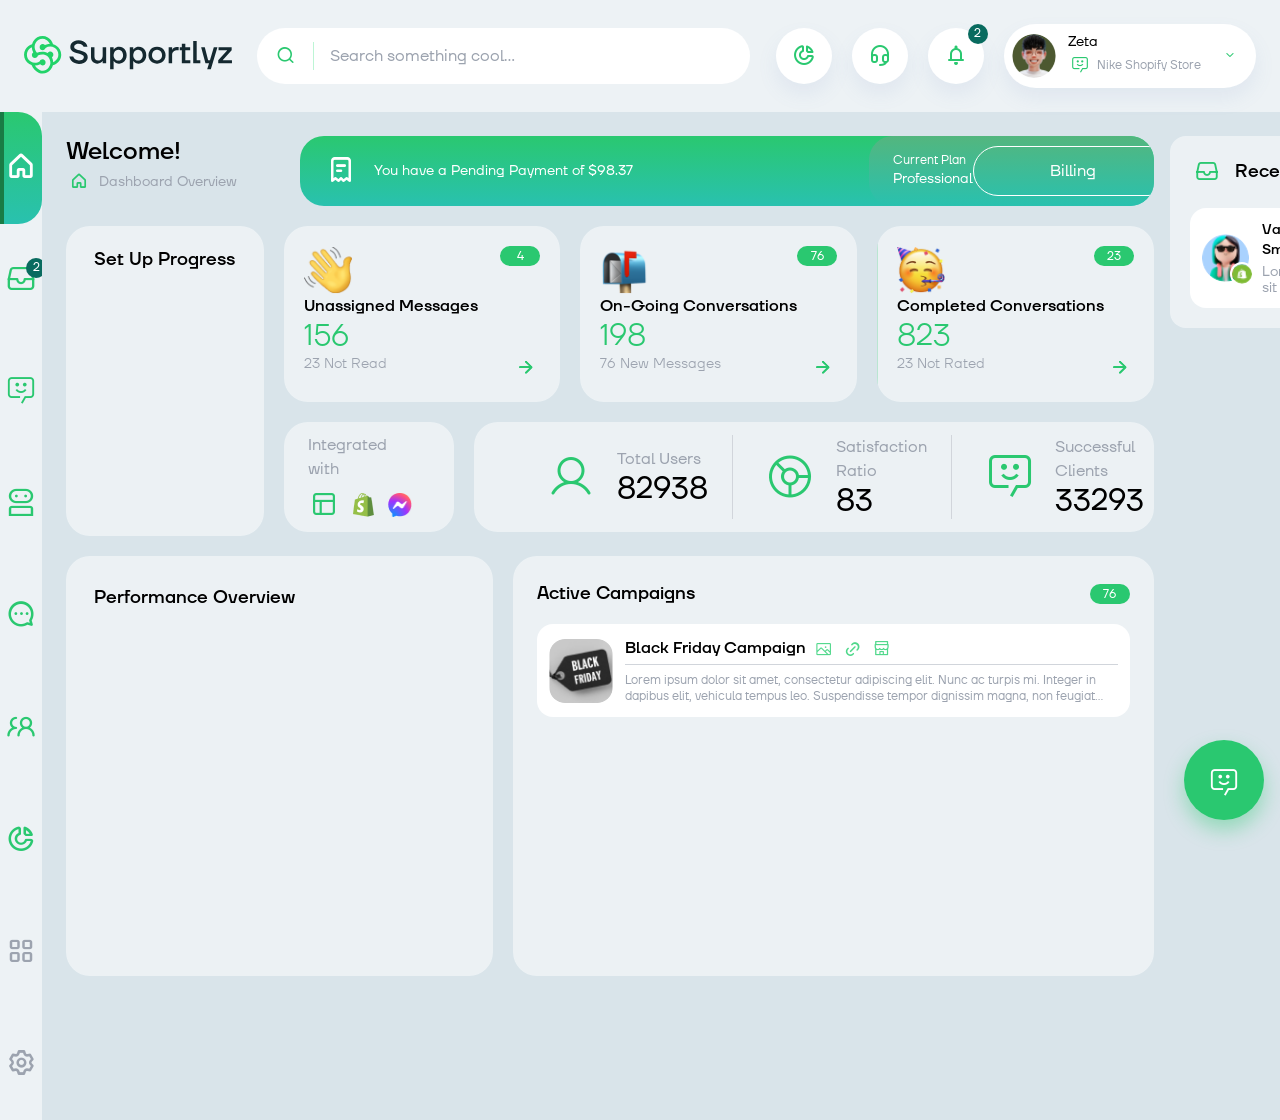
==== src/index.html @ ee4e854e "deploy 1.0" ====
<!DOCTYPE html>
<html lang="en">
  <head>
    <meta charset="UTF-8" />
    <meta name="viewport" content="width=device-width, initial-scale=1.0" />
    <link rel="stylesheet" href="assets/css/main.css" />
    <title>Supportlyz Dashboard</title>
  </head>
  <body>
    <main>
      <!-- Header -->
      <div class="flex items-center p-6 bg-geyser-100">
        <div class="flex items-center justify-between w-full">
          <div class="relative h-10 w-52">
            <img src="assets/images/logo.svg" alt="logo" fill priority />
          </div>
          <!-- Search -->
          <div class="search">
            <div class="search-icon">
              <i class="icon-search"></i>
            </div>
            <input
              type="text"
              placeholder="Search something cool..."
              class="w-full h-full px-4 text-black placeholder-gray-400 bg-transparent outline-none" />
          </div>

          <div class="relative flex items-center gap-5">
            <button class="button-icon">
              <i class="icon-magnet"></i>
            </button>
            <button class="button-icon">
              <i class="icon-earphones"></i>
            </button>

            <!-- Notifications -->
            <div class="relative">
              <div class="relative">
                <button class="button-icon" id="notification-handler">
                  <i class="icon-bell"></i>
                </button>
                <span
                  class="absolute flex items-center justify-center w-5 h-5 text-xs text-white rounded-full bg-emerald-900 -top-1 -right-1">
                  2
                </span>
              </div>

              <!-- Notifications Center -->
              <div id="notification-center" class="min-w-[330px] bg-white transition bg-opacity-50 rounded-2xl absolute top-[120%] z-10 right-0 p-4 hidden">
                <div class="flex items-center justify-between mb-4">
                  <h4 class="font-medium">Notifications Center</h4>
                  <div class="text-gray-400 cursor-pointer">
                    <i class="icon-cog"></i>
                  </div>
                </div>
                <div class="items-start chatbox">
                  <div class="relative">
                    <img
                      src="assets/images/girl.png"
                      class="rounded-full w-11 h-11 max-w-fit"
                      alt="user"
                    />
                    <img
                      src="assets/images/shopify.png"
                      class="absolute w-6 h-6 border-2 border-white rounded-full -bottom-1 -right-1"
                      alt="brand"
                    />
                  </div>
                  <div>
                    <h5 class="text-xs text-black">
                      <b class="font-medium">Wanda Nara</b> sent you a message in the chat
                      <b class="font-medium">#13654</b>
                    </h5>
                    <p class="text-xs text-gray-400">2 minutes ago</p>
                  </div>
                  <div class="text-sm text-emerald-500">
                    <i class="icon-bell"></i>
                  </div>
                </div>
              </div>
            </div>

            <!-- Account -->
            <div class="account group">

              <!-- Account Handler -->
              <div class="flex items-center gap-3 " id="account-handler">
                <img
                  src="assets/images/boy.png"
                  alt="boy"
                  class="rounded-full w-11 h-11" />
                <div>
                  <h4 class="text-sm text-black group-hover:text-white">Zeta</h4>
                  <p
                    class="flex items-center gap-1 text-xs text-gray-400 group-hover:text-white">
                    <span class="text-lg text-emerald-500 group-hover:text-white">
                      <i class="icon-message"></i>
                    </span>
                    Nike Shopify Store
                  </p>
                </div>
                <span
                  class="px-3 text-[8px] text-emerald-500 group-hover:text-white">
                  <i class="icon-chevron"></i>
                </span>
              </div>

              <!-- Account Dropdwon -->
              <div class="w-[280px] bg-gray-300 rounded-2xl absolute top-[120%] z-10 overflow-hidden -left-4 hidden" id="account-dropdown">
                <div class="p-3">
                  <div class="flex items-center w-10 gap-1 px-1 bg-white rounded-full">
                    <img src="assets/images/english.png" alt="flag" class="w-4 h-4 rounded-full">
                    <span class="text-[6px]">
                      <i class="icon-chevron"></i>
                    </span>
                  </div>

                  <div class="flex flex-col items-center justify-center py-5">
                    <div class="relative">
                      <img src="assets/images/nike.png" alt="brand" class="w-16 h-16 mb-3 rounded-full">
                      <span class="absolute top-0 right-0 block w-4 h-4 border-2 border-white rounded-full bg-emerald-500"></span>
                    </div>
                    <h5 class="flex items-center mb-1 font-medium">
                      Nike Shopify Store
                      <span class="text-emerald-500">
                        <i class="icon-chevron text-[8px]"></i>
                      </span>
                    </h5>
                    <p class="flex items-center text-sm text-gray-600">
                      <span class="text-base icon-invoice text-emerald-500"></span>
                      Professional Plan
                    </p>
                  </div>

                </div>
                <div class="p-4 bg-white rounded-t-2xl">
                  <div class="flex items-center justify-between mb-3">
                    <h5 class="text-sm font-medium">Status</h5>
                    <div class="flex gap-3 -mt-12">
                      <button class="button-icon-small">
                        <i class="icon-magnet"></i>
                      </button>
                      <a href="login.html">
                        <button class="button-icon-small">
                          <i class="icon-logout"></i>
                        </button>
                      </a>
                    </div>
                  </div>
                  <div class="relative">
                    <div class="flex items-center justify-between h-10 px-4 mb-3 border-2 rounded-full border-emerald-500 text-emerald-500"  id="status-handler">
                      <p class="text-sm">Connected</p>
                      <span class="text-emerald-500 text-[8px]"><i class="icon-chevron"></i></span>
                    </div>

                    <div class="absolute w-full bg-white rounded-3xl top-[120%] p-3 shadow-geyser-20 hidden" id="status-dropdown">
                      <button class="mb-2 button-gray-small">
                        Connected
                      </button>
                      <button class="mb-2 button-gray-small">
                        Disconnected
                      </button>
                      <button class="button-gray-small">
                        Attention Hour
                      </button>
                    </div>
                  </div>
                  <div class="flex items-center justify-between mb-3">
                    <h5 class="py-2font-medium">Operators</h5>
                     <span class="flex items-center justify-center w-10 h-5 text-xs text-white rounded-full line-normal bg-emerald-500">22</span>
                  </div>

                  <div class="flex items-center gap-2 mb-2 last:mb-0">
                    <img src="assets/images/boy.png" alt="user" class="w-5 h-5 rounded-full">
                    <h6 class="text-xs font-medium text-black">Zeta</h6>
                  </div>

                  <button class="flex items-center justify-center gap-2 mb-3 text-sm cursor-pointer text-emerald-500">
                    <span class="text-lg"><i class="icon-add"></i></span>
                    <p>Add new operator</p>
                  </button>

                  <button class="button-emerald-small">
                    Settings
                  </button>

                </div>
              </div>
            </div>
          </div>
        </div>
      </div>

      <div class="flex">
        <!-- Sidebar -->
        <div class="bg-geyser-100 w-28">
          <div class="relative sidebar-handler">
            <span
              class="absolute z-20 flex items-center justify-center h-5 p-3 text-xs text-white capitalize rounded-full opacity-0 sidebar-label -top-2 left-10 bg-emerald-900 whitespace-nowrap">
              Dashboard
            </span>
            <div
              class="sidebar-item group sidebar-item-is-active text-emerald-500">
              <div class="relative z-10 text-3xl group-hover:text-white">
                <i class="icon-house"></i>
              </div>
            </div>
          </div>
          <div class="relative sidebar-handler">
            <span
              class="absolute z-20 flex items-center justify-center h-5 p-3 text-xs text-white capitalize transition rounded-full opacity-0 sidebar-label -top-2 left-10 bg-emerald-900 whitespace-nowrap">
              Messages
            </span>
            <div class="sidebar-item group text-emerald-500">
              <div class="relative z-10 text-3xl group-hover:text-white">
                <i class="icon-inbox"></i>
                <span
                  class="absolute flex items-center justify-center w-5 h-5 text-xs text-white rounded-full bg-emerald-900 -top-1 -right-1">
                  2
                </span>
              </div>
            </div>
          </div>
          <div class="relative sidebar-handler">
            <span
              class="absolute z-20 flex items-center justify-center h-5 p-3 text-xs text-white capitalize rounded-full opacity-0 -top-2 left-10 bg-emerald-900 whitespace-nowrap sidebar-label">
              Chatbots
            </span>
            <div class="sidebar-item group text-emerald-500">
              <div class="relative z-10 text-3xl group-hover:text-white">
                <i class="icon-message"></i>
              </div>
            </div>
          </div>
          <div class="relative sidebar-handler">
            <span
              class="absolute z-20 flex items-center justify-center h-5 p-3 text-xs text-white capitalize rounded-full opacity-0 -top-2 left-10 bg-emerald-900 whitespace-nowrap sidebar-label">
              Sully
            </span>
            <div class="sidebar-item group text-emerald-500">
              <div class="relative z-10 text-3xl group-hover:text-white">
                <i class="icon-robot"></i>
              </div>
            </div>
          </div>
          <div class="relative sidebar-handler">
            <span
              class="absolute z-20 flex items-center justify-center h-5 p-3 text-xs text-white capitalize rounded-full opacity-0 -top-2 left-10 bg-emerald-900 whitespace-nowrap sidebar-label">
              Mail Marketing
            </span>
            <div class="sidebar-item group text-emerald-500">
              <div class="relative z-10 text-3xl group-hover:text-white">
                <i class="icon-chat"></i>
              </div>
            </div>
          </div>
          <div class="relative sidebar-handler">
            <span
              class="absolute z-20 flex items-center justify-center h-5 p-3 text-xs text-white capitalize rounded-full opacity-0 -top-2 left-10 bg-emerald-900 whitespace-nowrap sidebar-label">
              Leads
            </span>
            <div class="sidebar-item group text-emerald-500">
              <div class="relative z-10 text-3xl group-hover:text-white">
                <i class="icon-users"></i>
              </div>
            </div>
          </div>
          <div class="relative sidebar-handler">
            <span
              class="absolute z-20 flex items-center justify-center h-5 p-3 text-xs text-white capitalize rounded-full opacity-0 -top-2 left-10 bg-emerald-900 whitespace-nowrap sidebar-label">
              Analytics
            </span>
            <div class="sidebar-item group text-emerald-500">
              <div class="relative z-10 text-3xl group-hover:text-white">
                <i class="icon-magnet"></i>
              </div>
            </div>
          </div>
          <div class="relative sidebar-handler">
            <span
              class="absolute z-20 flex items-center justify-center h-5 p-3 text-xs text-white capitalize rounded-full opacity-0 -top-2 left-10 bg-emerald-900 whitespace-nowrap sidebar-label">
              Integrations
            </span>
            <div class="text-gray-400 sidebar-item group">
              <div class="relative z-10 text-3xl group-hover:text-white">
                <i class="icon-integration"></i>
              </div>
            </div>
          </div>
          <div class="relative sidebar-handler">
            <span
              class="absolute z-20 flex items-center justify-center h-5 p-3 text-xs text-white capitalize rounded-full opacity-0 -top-2 left-10 bg-emerald-900 whitespace-nowrap sidebar-label">
              Settings
            </span>
            <div class="text-gray-400 sidebar-item group">
              <div class="relative z-10 text-3xl group-hover:text-white">
                <i class="icon-cog"></i>
              </div>
            </div>
          </div>
        </div>
        <!-- <Content /> -->
        <div class="relative w-full p-6">
          <div class="flex items-start w-full gap-4">
            <div class="w-full">
              <div class="flex w-full gap-5 mb-5">
                <div class="w-1/5">
                  <h3 class="text-2xl font-medium text-black">Welcome!</h3>
                  <p class="flex items-center gap-2 text-sm text-gray-400">
                    <span class="text-lg text-emerald-500">
                      <i class="icon-house"></i>
                    </span>
                    Dashboard Overview
                  </p>
                </div>

                <!-- <Payment Notification /> -->
                <div
                  class="h-[70px] text-white bg-gradient-to-b overflow-hidden from-emerald-500 to-[#29C1AF] rounded-3xl w-4/5 flex justify-between">
                  <p class="flex items-center w-2/3 gap-3 px-5 text-sm">
                    <span class="text-3xl">
                      <i class="icon-invoice"></i>
                    </span>
                    You have a Pending Payment of $98.37
                  </p>
                  <div class="bg-gradient-to-b from-[#53B67E] to-[#29C1AF] px-6 flex items-center rounded-3xl justify-between w-1/3">
                    <div>
                      <p class="text-xs">Current Plan</p>
                      <p class="text-sm">Professional</p>
                    </div>
                    <button class="button-outline-white">Billing</button>
                  </div>
                </div>
              </div>
              <div class="flex w-full gap-5 mb-5">
                <!-- Setup Progress  -->
                <div
                  class="w-1/5 bg-white bg-opacity-50 rounded-3xl h-[310px] p-5">
                  <h4 class="text-lg font-medium text-center text-black">
                    Set Up Progress
                  </h4>
                </div>

                 <!-- Goals -->
                <div class="w-4/5">
                  <div class="flex gap-5 mb-5">
                    <div class="group goals">
                      <div class="relative z-10 p-5">
                        <div class="flex items-start justify-between">
                          <img src="assets/images/hand.png" alt="hand" class="w-12 h-12">
                          <span class="flex items-center justify-center w-10 h-5 text-xs text-white rounded-full line-normal bg-emerald-500 group-hover:bg-white group-hover:text-emerald-500">4</span>
                        </div>
                        <h6 class="text-base font-medium text-black group-hover:text-white">Unassigned Messages</h6>
                        <h3 class="text-3xl font-light text-emerald-500 group-hover:text-white">156</h3>
                        <div class="flex justify-between">
                          <p class="text-sm font-light text-gray-400 group-hover:text-white">23 Not Read</p>
                          <span class="relative z-10 text-xl transition text-emerald-500 group-hover:text-white">
                            <i class="icon-arrow"></i>
                          </span>
                        </div>
                      </div>
                    </div>

                    <div class="group goals">
                      <div class="relative z-10 p-5">
                        <div class="flex items-start justify-between">
                          <img src="assets/images/inbox.png" alt="hand" class="w-12 h-12">
                          <span class="flex items-center justify-center w-10 h-5 text-xs text-white rounded-full bg-emerald-500 group-hover:bg-white group-hover:text-emerald-500 line-normal">76</span>
                        </div>
                        <h6 class="text-base font-medium text-black group-hover:text-white">On-Going Conversations</h6>
                        <h3 class="text-3xl font-light text-emerald-500 group-hover:text-white">198</h3>
                        <div class="flex justify-between">
                          <p class="text-sm font-light text-gray-400 group-hover:text-white">76 New Messages</p>
                          <span class="relative z-10 text-xl transition text-emerald-500 group-hover:text-white">
                            <i class="icon-arrow"></i>
                          </span>
                        </div>
                      </div>
                    </div>

                    <div class="group goals">
                      <div class="relative z-10 p-5">
                        <div class="flex items-start justify-between">
                          <img src="assets/images/emoji.png" alt="emoji" class="w-12 h-12">
                          <span class="flex items-center justify-center w-10 h-5 text-xs text-white rounded-full bg-emerald-500 group-hover:bg-white group-hover:text-emerald-500 line-normal">23</span>
                        </div>
                        <h6 class="text-base font-medium text-black group-hover:text-white">Completed Conversations</h6>
                        <h3 class="text-3xl font-light text-emerald-500 group-hover:text-white">823</h3>
                        <div class="flex justify-between">
                          <p class="text-sm font-light text-gray-400 group-hover:text-white">23 Not Rated</p>
                          <span class="relative z-10 text-xl transition text-emerald-500 group-hover:text-white">
                            <i class="icon-arrow"></i>
                          </span>
                        </div>
                      </div>
                    </div>
                  </div>
                  <div class="flex gap-5">

                    <!-- Integration -->
                    <div
                      class="integrations group">
                      <div class="relative z-10 flex flex-col justify-center p-6">
                        <p class="mb-2 text-base text-gray-400 group-hover:text-white">
                          Integrated with
                        </p>
                        <div class="flex items-center gap-3">
                          <span class="text-2xl text-emerald-500 group-hover:text-white">
                            <i class="icon-square"></i>
                          </span>
                          <img
                            src="assets/images/shopify-logo.png"
                            class="w-6 h-6"
                            alt="logo" />
                          <img
                            src="assets/images/messages-logo.png"
                            class="w-6 h-6"
                            alt="logo" />
                        </div>
                      </div>
                      <span
                        class="relative z-10 text-3xl text-white transition translate-x-20 group-hover:translate-x-0">
                        <i class="icon-arrow"></i>
                      </span>
                    </div>

                    <!-- Statistics  -->
                    <div class="statistics group">
                      <div
                        class="relative z-30 flex items-center justify-around h-full pl-10 transition translate-x-0 group-hover:-translate-x-8 [&>*:nth-child(2)]:border-x">
                        <div
                          class="flex items-center gap-3 px-6 border-gray-300 group-hover:text-white">
                          <span
                            class="text-5xl text-emerald-500 group-hover:text-white">
                            <i class="icon-user"></i>
                          </span>
                          <div>
                            <p class="text-gray-400 group-hover:text-white">
                              Total Users
                            </p>
                            <h5
                              class="text-3xl text-black group-hover:text-white">
                              82938
                            </h5>
                          </div>
                        </div>

                        <div
                          class="flex items-center gap-3 px-6 border-gray-300 group-hover:text-white">
                          <span
                            class="text-5xl text-emerald-500 group-hover:text-white">
                            <i class="icon-browser"></i>
                          </span>
                          <div>
                            <p class="text-gray-400 group-hover:text-white">
                              Satisfaction Ratio
                            </p>
                            <h5
                              class="text-3xl text-black group-hover:text-white">
                              83
                            </h5>
                          </div>
                        </div>

                        <div
                          class="flex items-center gap-3 px-6 border-gray-300 group-hover:text-white">
                          <span
                            class="text-5xl text-emerald-500 group-hover:text-white">
                            <i class="icon-message"></i>
                          </span>
                          <div>
                            <p class="text-gray-400 group-hover:text-white">
                              Successful Clients
                            </p>
                            <h5
                              class="text-3xl text-black group-hover:text-white">
                              33293
                            </h5>
                          </div>
                        </div>

                        <span
                          class="text-5xl text-white transition translate-x-20 group-hover:translate-x-0">
                          <i class="icon-arrow"></i>
                        </span>
                      </div>
                    </div>
                  </div>
                </div>
              </div>
              <div class="flex w-full gap-5 mb-5">
                <!-- Performance Overview  -->
                <div class="w-2/5 bg-white bg-opacity-50 rounded-3xl h-[420px] p-7">
                  <h3 class="text-lg font-medium text-black">Performance Overview</h3>
                </div>

                <!-- Active Campaigns -->
                <div class="w-3/5 bg-white bg-opacity-50 rounded-3xl h-[420px] p-6">
                  <div class="flex items-center justify-between mb-4">
                    <h3 class="text-lg font-medium text-black">Active Campaigns</h3>
                    <span class="flex items-center justify-center w-10 h-5 text-xs text-white rounded-full bg-emerald-500 line-normal">76</span>
                  </div>
                  <div class="max-h-[340px] overflow-scroll">
                    <div class="flex items-center gap-3 p-3 mb-3 transition bg-white rounded-2xl last:mb-0">
                      <img src="assets/images/black-friday.png" alt="black-friday" class="w-16 h-16 rounded-2xl">
                      <div>
                        <div class="flex gap-1 mb-2 border-b border-gray-300">
                          <h5 class="font-medium text-black ">Black Friday Campaign</h5>
                          <span class="text-lg text-emerald-400">
                            <i class="icon-picture"></i>
                          </span>
                          <span class="text-lg text-emerald-400">
                            <i class="icon-hyperlink"></i>
                          </span>
                          <span class="text-lg text-emerald-400">
                            <i class="icon-ecommerce"></i>
                          </span>
                        </div>
                        <p class="text-xs text-gray-400 line-clamp-2">Lorem ipsum dolor sit amet, consectetur adipiscing elit. Nunc ac turpis mi. Integer in dapibus elit, vehicula tempus leo. Suspendisse tempor dignissim magna, non feugiat nulla aliquam nec. Etiam egestas....</p>
                      </div>
                    </div>
                  </div>
                </div>
              </div>
            </div>

            <!-- Recent Chats  -->
            <div class="bg-white w-[400px] rounded-2xl p-5 bg-opacity-50">
              <div class="flex items-center justify-between w-full mb-5">
                <h1 class="flex items-center gap-3 text-lg text-black">
                  <span class="text-2xl text-emerald-500">
                    <i class="icon-inbox"></i>
                  </span>
                  <b class="font-medium">Recent Chats</b>
                </h1>
                <span
                  class="px-3 py-px text-sm text-white rounded-full bg-emerald-500">5</span>
              </div>
              <div class="max-h-screen">

                <!-- Message Box -->
                <div class="items-center chatbox">
                  <div class="relative">
                    <img
                      src="assets/images/girl.png"
                      class="w-12 h-12 rounded-full max-w-fit"
                      alt="user"
                    />
                    <img
                      src="assets/images/shopify.png"
                      class="absolute w-6 h-6 border-2 border-white rounded-full -bottom-1 -right-1"
                      alt="brand"
                    />
                  </div>
                  <div class="relative">
                    <div class="flex items-center justify-between w-full mb-1">
                      <b class="text-sm font-medium text-black">Valerie Smith</b>
                      <div class="flex items-center gap-3">
                        <span class="rounded-full text-white text-[10px] w-5 h-5 bg-emerald-500 flex items-center justify-center">
                          25
                        </span>
                        <b class="flex items-center justify-center h-5 px-2 py-1 text-xs font-medium leading-none text-black bg-gray-300 rounded-full">
                          #39872
                        </b>
                      </div>
                    </div>
                    <p class="text-sm leading-4 text-gray-400 line-clamp-2">Lorem ipsum dolor sit amet, consectetur</p>
                  </div>
                </div>

              </div>
            </div>
          </div>


          <!-- Chatbot -->
          <div class="">

            <!-- Chatbot Box -->
            <div class="w-[450px] fixed bottom-10 right-10 z-30 transition translate-x-[530px]" id="chatbot-box">
              <div class="bg-gradient-to-b from-emerald-500 to-elf-green-500 rounded-t-3xl">
                <div class="flex items-center justify-between p-6">
                  <img src="assets/images/logo-white.svg" alt="logo" class="w-36">
                  <div class="flex items-center gap-3 -mt-16">
                    <button class="button-icon">
                      <span>
                        <i class="icon-bell"></i>
                      </span>
                    </button>
                    <button class="button-icon">
                      <span>
                        <i class="icon-star"></i>
                      </span>
                    </button>
                    <button class="button-icon" id="chatbot-box-close">
                      <span>
                        <i class="icon-x"></i>
                      </span>
                    </button>
                  </div>
                </div>
                <div class="py-6">
                  <h3 class="mb-3 text-3xl font-bold text-center text-white">Let’s chat! 🥳</h3>
                  <p class="text-sm text-center text-white">Chat with Nike Shopify Store</p>
                </div>

                <div class="flex items-center justify-center gap-3 py-4 bg-elf-green-600 rounded-t-3xl">
                  <div class="relative">
                    <img src="assets/images/boy.png" alt="user">
                    <span class="absolute top-0 right-0 w-3 h-3 rounded-full bg-emerald-500"></span>
                  </div>
                  <p class="text-sm text-white">Our Assistants are Online</p>
                </div>
              </div>

              <!-- Chatbot Body -->
              <div class="p-6 bg-geyser-200 h-[300px] overflow-y-auto">

                <!-- Chat Sent -->
                <div class="flex items-start gap-4 mb-4">
                  <div class="relative">
                    <img src="assets/images/bot.png" alt="bot" class="w-12 h-12 rounded-full">
                    <span class="absolute top-0 right-0 w-3 h-3 rounded-full bg-emerald-500"></span>
                  </div>

                  <div class="relative">
                    <div class="p-3 rounded-xl bg-emerald-500 max-w-[280px] mb-2 relative">
                      <p class="text-sm text-white">Hello 🙋 let me know with anything that i can help you!</p>
                      <div class="-rotate-90 h-0 w-0 border-x-[12px] absolute -left-4 top-6 border-x-transparent border-b-[14px] border-b-emerald-500"></div>
                    </div>
                    <p class="text-xs text-gray-500">Supportlyz - 9:39 AM</p>
                  </div>
                </div>

                <!-- Chat Received -->
                <div class="flex items-start justify-end gap-4 mb-4">
                  <div class="relative">
                    <div class="p-3 rounded-xl bg-white max-w-[280px] mb-2 relative">
                      <p class="text-sm text-black">Hey! 🙋I need some help, im looking for this shoes</p>
                      <div class="rotate-90 h-0 w-0 border-x-[12px] absolute -right-4 top-6 border-x-transparent border-b-[14px] border-b-white"></div>
                    </div>
                    <p class="text-xs text-gray-500">Zeta - 9:40 AM</p>
                  </div>

                  <div class="relative">
                    <img src="assets/images/boy.png" alt="bot" class="w-12 h-12 rounded-full">
                    <span class="absolute top-0 right-0 w-3 h-3 rounded-full bg-emerald-500"></span>
                  </div>
                </div>

                <!-- Chat Received width image -->
                <div class="flex items-start justify-end gap-4">
                  <div class="relative">
                    <div class="p-1 rounded-xl bg-white max-w-[280px] mb-2 relative">
                      <img src="assets/images/shoes.png" alt="shoes" class="w-[280px] h-[160px]">
                      <div class="rotate-90 h-0 w-0 border-x-[12px] absolute -right-4 top-6 border-x-transparent border-b-[14px] border-b-white"></div>
                    </div>
                    <p class="text-xs text-gray-500">Zeta - 9:40 AM</p>
                  </div>

                  <div class="relative">
                    <img src="assets/images/boy.png" alt="bot" class="w-12 h-12 rounded-full">
                    <span class="absolute top-0 right-0 w-3 h-3 rounded-full bg-emerald-500"></span>
                  </div>

                </div>
              </div>

              <!-- Chat Footer -->
              <div class="relative p-4 bg-white rounded-b-3xl">

                <div class="relative flex items-center gap-4 mb-3">

                  <input type="text" placeholder="Enter your message..." class="bg-geyser-200 rounded-full w-[350px] text-xs text-gray-600 h-14 px-5 outline-none">
                  <div class="flex items-center">
                    <span id="chatbot-emojis-handler" class="flex items-center justify-center w-10 h-10 text-3xl rounded-full cursor-pointer text-emerald-500 hover:bg-emerald-500 hover:bg-opacity-30">
                      <i class="icon-happy"></i>
                    </span>
                    <span class="flex items-center justify-center w-10 h-10 text-2xl rounded-full cursor-pointer text-emerald-500 hover:bg-emerald-500 hover:bg-opacity-30">
                      <i class="icon-adjunct"></i>
                    </span>
                  </div>

                  <!--Chat Emojis -->
                  <div class="absolute w-full px-4 transition bg-geyser-100 rounded-xl -top-72 translate-y-[430px]" id="chatbot-emojis-box">
                    <div class="flex items-center justify-between mb-4">
                      <span class="px-5 py-2 text-2xl border-b cursor-pointer text-emerald-500 border-emerald-500">
                        <i class="icon-clock"></i>
                      </span>
                      <span class="px-5 py-2 text-2xl cursor-pointer text-emerald-500">
                        <i class="icon-happy"></i>
                      </span>
                      <span class="px-5 py-2 text-2xl cursor-pointer text-emerald-500">
                        <i class="icon-coffe"></i>
                      </span>
                      <span class="px-5 py-2 text-2xl cursor-pointer text-emerald-500">
                        <i class="icon-ball"></i>
                      </span>
                    </div>
                    <div class="relative h-12 mb-3 overflow-hidden bg-white rounded-full">
                      <span class="absolute top-0 left-0 flex items-center justify-center h-full px-3 text-xl bg-white text-emerald-500 after:content-[''] after:absolute after:right-1 after-top-0 after:w-px after:h-5 after:bg-slate-300">
                        <i class="icon-search"></i>
                      </span>
                      <input type="text" placeholder="Search here" class="w-full h-full text-xs text-gray-600 outline-none pl-[60px]">
                    </div>
                    <p class="text-xs font-medium text-emerald-500">Frequently used</p>
                    <div class="grid items-center justify-center grid-cols-7 gap-1 py-4">
                      <span>
                        <img src="assets/images/emojis/1.png" alt="emoji" class="w-8 h-8">
                      </span>
                      <span>
                        <img src="assets/images/emojis/2.png" alt="emoji" class="w-8 h-8">
                      </span>
                      <span>
                        <img src="assets/images/emojis/3.png" alt="emoji" class="w-8 h-8">
                      </span>
                      <span>
                        <img src="assets/images/emojis/4.png" alt="emoji" class="w-8 h-8">
                      </span>
                      <span>
                        <img src="assets/images/emojis/5.png" alt="emoji" class="w-8 h-8">
                      </span>
                      <span>
                        <img src="assets/images/emojis/6.png" alt="emoji" class="w-8 h-8">
                      </span>
                      <span>
                        <img src="assets/images/emojis/7.png" alt="emoji" class="w-8 h-8">
                      </span>
                      <span>
                        <img src="assets/images/emojis/8.png" alt="emoji" class="w-8 h-8">
                      </span>
                      <span>
                        <img src="assets/images/emojis/9.png" alt="emoji" class="w-8 h-8">
                      </span>
                      <span>
                        <img src="assets/images/emojis/10.png" alt="emoji" class="w-8 h-8">
                      </span>
                      <span>
                        <img src="assets/images/emojis/11.png" alt="emoji" class="w-8 h-8">
                      </span>
                      <span>
                        <img src="assets/images/emojis/12.png" alt="emoji" class="w-8 h-8">
                      </span>
                      <span>
                        <img src="assets/images/emojis/13.png" alt="emoji" class="w-8 h-8">
                      </span>
                      <span>
                        <img src="assets/images/emojis/14.png" alt="emoji" class="w-8 h-8">
                      </span>
                      <span>
                        <img src="assets/images/emojis/15.png" alt="emoji" class="w-8 h-8">
                      </span>
                      <span>
                        <img src="assets/images/emojis/16.png" alt="emoji" class="w-8 h-8">
                      </span>
                      <span>
                        <img src="assets/images/emojis/17.png" alt="emoji" class="w-8 h-8">
                      </span>
                      <span>
                        <img src="assets/images/emojis/18.png" alt="emoji" class="w-8 h-8">
                      </span>
                      <span>
                        <img src="assets/images/emojis/19.png" alt="emoji" class="w-8 h-8">
                      </span>
                      <span>
                        <img src="assets/images/emojis/20.png" alt="emoji" class="w-8 h-8">
                      </span>
                      <span>
                        <img src="assets/images/emojis/21.png" alt="emoji" class="w-8 h-8">
                      </span>
                    </div>
                  </div>

                  <!-- Chat Sent -->
                  <button class="chatbot-send ">
                    <span class="text-3xl h-7">
                      <i class="icon-send"></i>
                    </span>
                  </button>
                </div>

                <div class="flex justify-center gap-4">
                  <p class="text-xs text-gray-400">Powered by</p>
                  <img src="assets/images/logo.svg" alt="logo" class="w-20">
                </div>
              </div>
            </div>

            <!-- Chatbot Handler -->
            <button class="chatbot-handler" id="chatbot-handler">
              <span class="text-3xl h-7">
                <i class="icon-message" id="chatbot-icon"></i>
              </span>
            </button>

          </div>


          <!-- Footer -->
          <!-- <div class="fixed bottom-0 left-0 flex items-center justify-between w-full px-6 py-8">
            <p class="flex items-center gap-3 text-black">
              <img src="assets/images/logo-isotipe.svg" alt="isotipe" class="w-5 h-5">
              <b class="font-medium">Supportlyz</b> © All rights reserved
            </p>
            <div class="flex items-center gap-4">
              <p class="flex items-center gap-1 text-xs text-gray-500">
                Privacy Policy
                <i class="text-base icon-link text-emerald-500"></i>
              </p>
              <p class="flex items-center gap-1 text-xs text-gray-500">
                Terms and Conditions
                <i class="text-base icon-link text-emerald-500"></i>
              </p>
            </div>
          </div> -->
        </div>
      </div>
    </main>
    <script src="assets/js/scripts.js"></script>
  </body>
</html>
---- src/assets/css/main.css ----
/*
! tailwindcss v3.3.5 | MIT License | https://tailwindcss.com
*/

/*
1. Prevent padding and border from affecting element width. (https://github.com/mozdevs/cssremedy/issues/4)
2. Allow adding a border to an element by just adding a border-width. (https://github.com/tailwindcss/tailwindcss/pull/116)
*/

*,
::before,
::after {
  box-sizing: border-box;
  /* 1 */
  border-width: 0;
  /* 2 */
  border-style: solid;
  /* 2 */
  border-color: #e5e7eb;
  /* 2 */
}

::before,
::after {
  --tw-content: '';
}

/*
1. Use a consistent sensible line-height in all browsers.
2. Prevent adjustments of font size after orientation changes in iOS.
3. Use a more readable tab size.
4. Use the user's configured `sans` font-family by default.
5. Use the user's configured `sans` font-feature-settings by default.
6. Use the user's configured `sans` font-variation-settings by default.
*/

html {
  line-height: 1.5;
  /* 1 */
  -webkit-text-size-adjust: 100%;
  /* 2 */
  -moz-tab-size: 4;
  /* 3 */
  -o-tab-size: 4;
     tab-size: 4;
  /* 3 */
  font-family: ui-sans-serif, system-ui, -apple-system, BlinkMacSystemFont, "Segoe UI", Roboto, "Helvetica Neue", Arial, "Noto Sans", sans-serif, "Apple Color Emoji", "Segoe UI Emoji", "Segoe UI Symbol", "Noto Color Emoji";
  /* 4 */
  font-feature-settings: normal;
  /* 5 */
  font-variation-settings: normal;
  /* 6 */
}

/*
1. Remove the margin in all browsers.
2. Inherit line-height from `html` so users can set them as a class directly on the `html` element.
*/

body {
  margin: 0;
  /* 1 */
  line-height: inherit;
  /* 2 */
}

/*
1. Add the correct height in Firefox.
2. Correct the inheritance of border color in Firefox. (https://bugzilla.mozilla.org/show_bug.cgi?id=190655)
3. Ensure horizontal rules are visible by default.
*/

hr {
  height: 0;
  /* 1 */
  color: inherit;
  /* 2 */
  border-top-width: 1px;
  /* 3 */
}

/*
Add the correct text decoration in Chrome, Edge, and Safari.
*/

abbr:where([title]) {
  -webkit-text-decoration: underline dotted;
          text-decoration: underline dotted;
}

/*
Remove the default font size and weight for headings.
*/

h1,
h2,
h3,
h4,
h5,
h6 {
  font-size: inherit;
  font-weight: inherit;
}

/*
Reset links to optimize for opt-in styling instead of opt-out.
*/

a {
  color: inherit;
  text-decoration: inherit;
}

/*
Add the correct font weight in Edge and Safari.
*/

b,
strong {
  font-weight: bolder;
}

/*
1. Use the user's configured `mono` font family by default.
2. Correct the odd `em` font sizing in all browsers.
*/

code,
kbd,
samp,
pre {
  font-family: ui-monospace, SFMono-Regular, Menlo, Monaco, Consolas, "Liberation Mono", "Courier New", monospace;
  /* 1 */
  font-size: 1em;
  /* 2 */
}

/*
Add the correct font size in all browsers.
*/

small {
  font-size: 80%;
}

/*
Prevent `sub` and `sup` elements from affecting the line height in all browsers.
*/

sub,
sup {
  font-size: 75%;
  line-height: 0;
  position: relative;
  vertical-align: baseline;
}

sub {
  bottom: -0.25em;
}

sup {
  top: -0.5em;
}

/*
1. Remove text indentation from table contents in Chrome and Safari. (https://bugs.chromium.org/p/chromium/issues/detail?id=999088, https://bugs.webkit.org/show_bug.cgi?id=201297)
2. Correct table border color inheritance in all Chrome and Safari. (https://bugs.chromium.org/p/chromium/issues/detail?id=935729, https://bugs.webkit.org/show_bug.cgi?id=195016)
3. Remove gaps between table borders by default.
*/

table {
  text-indent: 0;
  /* 1 */
  border-color: inherit;
  /* 2 */
  border-collapse: collapse;
  /* 3 */
}

/*
1. Change the font styles in all browsers.
2. Remove the margin in Firefox and Safari.
3. Remove default padding in all browsers.
*/

button,
input,
optgroup,
select,
textarea {
  font-family: inherit;
  /* 1 */
  font-feature-settings: inherit;
  /* 1 */
  font-variation-settings: inherit;
  /* 1 */
  font-size: 100%;
  /* 1 */
  font-weight: inherit;
  /* 1 */
  line-height: inherit;
  /* 1 */
  color: inherit;
  /* 1 */
  margin: 0;
  /* 2 */
  padding: 0;
  /* 3 */
}

/*
Remove the inheritance of text transform in Edge and Firefox.
*/

button,
select {
  text-transform: none;
}

/*
1. Correct the inability to style clickable types in iOS and Safari.
2. Remove default button styles.
*/

button,
[type='button'],
[type='reset'],
[type='submit'] {
  -webkit-appearance: button;
  /* 1 */
  background-color: transparent;
  /* 2 */
  background-image: none;
  /* 2 */
}

/*
Use the modern Firefox focus style for all focusable elements.
*/

:-moz-focusring {
  outline: auto;
}

/*
Remove the additional `:invalid` styles in Firefox. (https://github.com/mozilla/gecko-dev/blob/2f9eacd9d3d995c937b4251a5557d95d494c9be1/layout/style/res/forms.css#L728-L737)
*/

:-moz-ui-invalid {
  box-shadow: none;
}

/*
Add the correct vertical alignment in Chrome and Firefox.
*/

progress {
  vertical-align: baseline;
}

/*
Correct the cursor style of increment and decrement buttons in Safari.
*/

::-webkit-inner-spin-button,
::-webkit-outer-spin-button {
  height: auto;
}

/*
1. Correct the odd appearance in Chrome and Safari.
2. Correct the outline style in Safari.
*/

[type='search'] {
  -webkit-appearance: textfield;
  /* 1 */
  outline-offset: -2px;
  /* 2 */
}

/*
Remove the inner padding in Chrome and Safari on macOS.
*/

::-webkit-search-decoration {
  -webkit-appearance: none;
}

/*
1. Correct the inability to style clickable types in iOS and Safari.
2. Change font properties to `inherit` in Safari.
*/

::-webkit-file-upload-button {
  -webkit-appearance: button;
  /* 1 */
  font: inherit;
  /* 2 */
}

/*
Add the correct display in Chrome and Safari.
*/

summary {
  display: list-item;
}

/*
Removes the default spacing and border for appropriate elements.
*/

blockquote,
dl,
dd,
h1,
h2,
h3,
h4,
h5,
h6,
hr,
figure,
p,
pre {
  margin: 0;
}

fieldset {
  margin: 0;
  padding: 0;
}

legend {
  padding: 0;
}

ol,
ul,
menu {
  list-style: none;
  margin: 0;
  padding: 0;
}

/*
Reset default styling for dialogs.
*/

dialog {
  padding: 0;
}

/*
Prevent resizing textareas horizontally by default.
*/

textarea {
  resize: vertical;
}

/*
1. Reset the default placeholder opacity in Firefox. (https://github.com/tailwindlabs/tailwindcss/issues/3300)
2. Set the default placeholder color to the user's configured gray 400 color.
*/

input::-moz-placeholder, textarea::-moz-placeholder {
  opacity: 1;
  /* 1 */
  color: #9ca3af;
  /* 2 */
}

input::placeholder,
textarea::placeholder {
  opacity: 1;
  /* 1 */
  color: #9ca3af;
  /* 2 */
}

/*
Set the default cursor for buttons.
*/

button,
[role="button"] {
  cursor: pointer;
}

/*
Make sure disabled buttons don't get the pointer cursor.
*/

:disabled {
  cursor: default;
}

/*
1. Make replaced elements `display: block` by default. (https://github.com/mozdevs/cssremedy/issues/14)
2. Add `vertical-align: middle` to align replaced elements more sensibly by default. (https://github.com/jensimmons/cssremedy/issues/14#issuecomment-634934210)
   This can trigger a poorly considered lint error in some tools but is included by design.
*/

img,
svg,
video,
canvas,
audio,
iframe,
embed,
object {
  display: block;
  /* 1 */
  vertical-align: middle;
  /* 2 */
}

/*
Constrain images and videos to the parent width and preserve their intrinsic aspect ratio. (https://github.com/mozdevs/cssremedy/issues/14)
*/

img,
video {
  max-width: 100%;
  height: auto;
}

/* Make elements with the HTML hidden attribute stay hidden by default */

[hidden] {
  display: none;
}

*, ::before, ::after {
  --tw-border-spacing-x: 0;
  --tw-border-spacing-y: 0;
  --tw-translate-x: 0;
  --tw-translate-y: 0;
  --tw-rotate: 0;
  --tw-skew-x: 0;
  --tw-skew-y: 0;
  --tw-scale-x: 1;
  --tw-scale-y: 1;
  --tw-pan-x:  ;
  --tw-pan-y:  ;
  --tw-pinch-zoom:  ;
  --tw-scroll-snap-strictness: proximity;
  --tw-gradient-from-position:  ;
  --tw-gradient-via-position:  ;
  --tw-gradient-to-position:  ;
  --tw-ordinal:  ;
  --tw-slashed-zero:  ;
  --tw-numeric-figure:  ;
  --tw-numeric-spacing:  ;
  --tw-numeric-fraction:  ;
  --tw-ring-inset:  ;
  --tw-ring-offset-width: 0px;
  --tw-ring-offset-color: #fff;
  --tw-ring-color: rgb(59 130 246 / 0.5);
  --tw-ring-offset-shadow: 0 0 #0000;
  --tw-ring-shadow: 0 0 #0000;
  --tw-shadow: 0 0 #0000;
  --tw-shadow-colored: 0 0 #0000;
  --tw-blur:  ;
  --tw-brightness:  ;
  --tw-contrast:  ;
  --tw-grayscale:  ;
  --tw-hue-rotate:  ;
  --tw-invert:  ;
  --tw-saturate:  ;
  --tw-sepia:  ;
  --tw-drop-shadow:  ;
  --tw-backdrop-blur:  ;
  --tw-backdrop-brightness:  ;
  --tw-backdrop-contrast:  ;
  --tw-backdrop-grayscale:  ;
  --tw-backdrop-hue-rotate:  ;
  --tw-backdrop-invert:  ;
  --tw-backdrop-opacity:  ;
  --tw-backdrop-saturate:  ;
  --tw-backdrop-sepia:  ;
}

::backdrop {
  --tw-border-spacing-x: 0;
  --tw-border-spacing-y: 0;
  --tw-translate-x: 0;
  --tw-translate-y: 0;
  --tw-rotate: 0;
  --tw-skew-x: 0;
  --tw-skew-y: 0;
  --tw-scale-x: 1;
  --tw-scale-y: 1;
  --tw-pan-x:  ;
  --tw-pan-y:  ;
  --tw-pinch-zoom:  ;
  --tw-scroll-snap-strictness: proximity;
  --tw-gradient-from-position:  ;
  --tw-gradient-via-position:  ;
  --tw-gradient-to-position:  ;
  --tw-ordinal:  ;
  --tw-slashed-zero:  ;
  --tw-numeric-figure:  ;
  --tw-numeric-spacing:  ;
  --tw-numeric-fraction:  ;
  --tw-ring-inset:  ;
  --tw-ring-offset-width: 0px;
  --tw-ring-offset-color: #fff;
  --tw-ring-color: rgb(59 130 246 / 0.5);
  --tw-ring-offset-shadow: 0 0 #0000;
  --tw-ring-shadow: 0 0 #0000;
  --tw-shadow: 0 0 #0000;
  --tw-shadow-colored: 0 0 #0000;
  --tw-blur:  ;
  --tw-brightness:  ;
  --tw-contrast:  ;
  --tw-grayscale:  ;
  --tw-hue-rotate:  ;
  --tw-invert:  ;
  --tw-saturate:  ;
  --tw-sepia:  ;
  --tw-drop-shadow:  ;
  --tw-backdrop-blur:  ;
  --tw-backdrop-brightness:  ;
  --tw-backdrop-contrast:  ;
  --tw-backdrop-grayscale:  ;
  --tw-backdrop-hue-rotate:  ;
  --tw-backdrop-invert:  ;
  --tw-backdrop-opacity:  ;
  --tw-backdrop-saturate:  ;
  --tw-backdrop-sepia:  ;
}

.fixed {
  position: fixed;
}

.absolute {
  position: absolute;
}

.relative {
  position: relative;
}

.-bottom-1 {
  bottom: -0.25rem;
}

.-left-4 {
  left: -1rem;
}

.-left-\[500px\] {
  left: -500px;
}

.-left-\[8rem\] {
  left: -8rem;
}

.-right-1 {
  right: -0.25rem;
}

.-right-4 {
  right: -1rem;
}

.-top-1 {
  top: -0.25rem;
}

.-top-2 {
  top: -0.5rem;
}

.-top-64 {
  top: -16rem;
}

.bottom-0 {
  bottom: 0px;
}

.bottom-10 {
  bottom: 2.5rem;
}

.left-0 {
  left: 0px;
}

.left-10 {
  left: 2.5rem;
}

.right-0 {
  right: 0px;
}

.right-10 {
  right: 2.5rem;
}

.top-0 {
  top: 0px;
}

.top-12 {
  top: 3rem;
}

.top-6 {
  top: 1.5rem;
}

.top-\[120\%\] {
  top: 120%;
}

.-top-72 {
  top: -18rem;
}

.-top-40 {
  top: -10rem;
}

.top-40 {
  top: 10rem;
}

.z-10 {
  z-index: 10;
}

.z-20 {
  z-index: 20;
}

.z-30 {
  z-index: 30;
}

.my-5 {
  margin-top: 1.25rem;
  margin-bottom: 1.25rem;
}

.-mt-12 {
  margin-top: -3rem;
}

.-mt-16 {
  margin-top: -4rem;
}

.mb-1 {
  margin-bottom: 0.25rem;
}

.mb-2 {
  margin-bottom: 0.5rem;
}

.mb-3 {
  margin-bottom: 0.75rem;
}

.mb-4 {
  margin-bottom: 1rem;
}

.mb-5 {
  margin-bottom: 1.25rem;
}

.mb-8 {
  margin-bottom: 2rem;
}

.line-clamp-2 {
  overflow: hidden;
  display: -webkit-box;
  -webkit-box-orient: vertical;
  -webkit-line-clamp: 2;
}

.block {
  display: block;
}

.flex {
  display: flex;
}

.grid {
  display: grid;
}

.hidden {
  display: none;
}

.h-0 {
  height: 0px;
}

.h-10 {
  height: 2.5rem;
}

.h-11 {
  height: 2.75rem;
}

.h-12 {
  height: 3rem;
}

.h-14 {
  height: 3.5rem;
}

.h-16 {
  height: 4rem;
}

.h-3 {
  height: 0.75rem;
}

.h-4 {
  height: 1rem;
}

.h-5 {
  height: 1.25rem;
}

.h-6 {
  height: 1.5rem;
}

.h-7 {
  height: 1.75rem;
}

.h-8 {
  height: 2rem;
}

.h-\[100\%\] {
  height: 100%;
}

.h-\[160px\] {
  height: 160px;
}

.h-\[300px\] {
  height: 300px;
}

.h-\[310px\] {
  height: 310px;
}

.h-\[420px\] {
  height: 420px;
}

.h-\[70px\] {
  height: 70px;
}

.h-full {
  height: 100%;
}

.h-screen {
  height: 100vh;
}

.max-h-\[340px\] {
  max-height: 340px;
}

.max-h-screen {
  max-height: 100vh;
}

.w-0 {
  width: 0px;
}

.w-1\/2 {
  width: 50%;
}

.w-1\/3 {
  width: 33.333333%;
}

.w-1\/5 {
  width: 20%;
}

.w-10 {
  width: 2.5rem;
}

.w-11 {
  width: 2.75rem;
}

.w-12 {
  width: 3rem;
}

.w-14 {
  width: 3.5rem;
}

.w-16 {
  width: 4rem;
}

.w-2\/3 {
  width: 66.666667%;
}

.w-2\/4 {
  width: 50%;
}

.w-2\/5 {
  width: 40%;
}

.w-20 {
  width: 5rem;
}

.w-28 {
  width: 7rem;
}

.w-3 {
  width: 0.75rem;
}

.w-3\/5 {
  width: 60%;
}

.w-36 {
  width: 9rem;
}

.w-4 {
  width: 1rem;
}

.w-4\/5 {
  width: 80%;
}

.w-5 {
  width: 1.25rem;
}

.w-52 {
  width: 13rem;
}

.w-6 {
  width: 1.5rem;
}

.w-7 {
  width: 1.75rem;
}

.w-8 {
  width: 2rem;
}

.w-80 {
  width: 20rem;
}

.w-\[1600px\] {
  width: 1600px;
}

.w-\[180px\] {
  width: 180px;
}

.w-\[280px\] {
  width: 280px;
}

.w-\[350px\] {
  width: 350px;
}

.w-\[400px\] {
  width: 400px;
}

.w-\[450px\] {
  width: 450px;
}

.w-full {
  width: 100%;
}

.min-w-\[330px\] {
  min-width: 330px;
}

.max-w-\[280px\] {
  max-width: 280px;
}

.max-w-fit {
  max-width: -moz-fit-content;
  max-width: fit-content;
}

.translate-x-0 {
  --tw-translate-x: 0px;
  transform: translate(var(--tw-translate-x), var(--tw-translate-y)) rotate(var(--tw-rotate)) skewX(var(--tw-skew-x)) skewY(var(--tw-skew-y)) scaleX(var(--tw-scale-x)) scaleY(var(--tw-scale-y));
}

.translate-x-20 {
  --tw-translate-x: 5rem;
  transform: translate(var(--tw-translate-x), var(--tw-translate-y)) rotate(var(--tw-rotate)) skewX(var(--tw-skew-x)) skewY(var(--tw-skew-y)) scaleX(var(--tw-scale-x)) scaleY(var(--tw-scale-y));
}

.translate-x-\[530px\] {
  --tw-translate-x: 530px;
  transform: translate(var(--tw-translate-x), var(--tw-translate-y)) rotate(var(--tw-rotate)) skewX(var(--tw-skew-x)) skewY(var(--tw-skew-y)) scaleX(var(--tw-scale-x)) scaleY(var(--tw-scale-y));
}

.translate-y-\[530px\] {
  --tw-translate-y: 530px;
  transform: translate(var(--tw-translate-x), var(--tw-translate-y)) rotate(var(--tw-rotate)) skewX(var(--tw-skew-x)) skewY(var(--tw-skew-y)) scaleX(var(--tw-scale-x)) scaleY(var(--tw-scale-y));
}

.translate-y-\[430px\] {
  --tw-translate-y: 430px;
  transform: translate(var(--tw-translate-x), var(--tw-translate-y)) rotate(var(--tw-rotate)) skewX(var(--tw-skew-x)) skewY(var(--tw-skew-y)) scaleX(var(--tw-scale-x)) scaleY(var(--tw-scale-y));
}

.-rotate-45 {
  --tw-rotate: -45deg;
  transform: translate(var(--tw-translate-x), var(--tw-translate-y)) rotate(var(--tw-rotate)) skewX(var(--tw-skew-x)) skewY(var(--tw-skew-y)) scaleX(var(--tw-scale-x)) scaleY(var(--tw-scale-y));
}

.-rotate-90 {
  --tw-rotate: -90deg;
  transform: translate(var(--tw-translate-x), var(--tw-translate-y)) rotate(var(--tw-rotate)) skewX(var(--tw-skew-x)) skewY(var(--tw-skew-y)) scaleX(var(--tw-scale-x)) scaleY(var(--tw-scale-y));
}

.rotate-90 {
  --tw-rotate: 90deg;
  transform: translate(var(--tw-translate-x), var(--tw-translate-y)) rotate(var(--tw-rotate)) skewX(var(--tw-skew-x)) skewY(var(--tw-skew-y)) scaleX(var(--tw-scale-x)) scaleY(var(--tw-scale-y));
}

@keyframes spin {
  to {
    transform: rotate(360deg);
  }
}

.animate-spin-slow {
  animation: spin 25s linear infinite;
}

.cursor-pointer {
  cursor: pointer;
}

.grid-cols-7 {
  grid-template-columns: repeat(7, minmax(0, 1fr));
}

.flex-col {
  flex-direction: column;
}

.items-start {
  align-items: flex-start;
}

.items-center {
  align-items: center;
}

.justify-end {
  justify-content: flex-end;
}

.justify-center {
  justify-content: center;
}

.justify-between {
  justify-content: space-between;
}

.justify-around {
  justify-content: space-around;
}

.gap-1 {
  gap: 0.25rem;
}

.gap-2 {
  gap: 0.5rem;
}

.gap-3 {
  gap: 0.75rem;
}

.gap-4 {
  gap: 1rem;
}

.gap-5 {
  gap: 1.25rem;
}

.overflow-hidden {
  overflow: hidden;
}

.overflow-scroll {
  overflow: scroll;
}

.overflow-y-auto {
  overflow-y: auto;
}

.whitespace-nowrap {
  white-space: nowrap;
}

.rounded-2xl {
  border-radius: 1rem;
}

.rounded-3xl {
  border-radius: 1.5rem;
}

.rounded-full {
  border-radius: 9999px;
}

.rounded-xl {
  border-radius: 0.75rem;
}

.rounded-b-3xl {
  border-bottom-right-radius: 1.5rem;
  border-bottom-left-radius: 1.5rem;
}

.rounded-t-2xl {
  border-top-left-radius: 1rem;
  border-top-right-radius: 1rem;
}

.rounded-t-3xl {
  border-top-left-radius: 1.5rem;
  border-top-right-radius: 1.5rem;
}

.border-2 {
  border-width: 2px;
}

.border-x-\[12px\] {
  border-left-width: 12px;
  border-right-width: 12px;
}

.border-b {
  border-bottom-width: 1px;
}

.border-b-\[14px\] {
  border-bottom-width: 14px;
}

.border-emerald-500 {
  --tw-border-opacity: 1;
  border-color: rgb(42 200 112 / var(--tw-border-opacity));
}

.border-gray-300 {
  --tw-border-opacity: 1;
  border-color: rgb(209 213 219 / var(--tw-border-opacity));
}

.border-white {
  --tw-border-opacity: 1;
  border-color: rgb(255 255 255 / var(--tw-border-opacity));
}

.border-x-transparent {
  border-left-color: transparent;
  border-right-color: transparent;
}

.border-b-emerald-500 {
  --tw-border-opacity: 1;
  border-bottom-color: rgb(42 200 112 / var(--tw-border-opacity));
}

.border-b-white {
  --tw-border-opacity: 1;
  border-bottom-color: rgb(255 255 255 / var(--tw-border-opacity));
}

.bg-elf-green-600 {
  --tw-bg-opacity: 1;
  background-color: rgb(1 160 139 / var(--tw-bg-opacity));
}

.bg-elf-green-700 {
  --tw-bg-opacity: 1;
  background-color: rgb(6 131 116 / var(--tw-bg-opacity));
}

.bg-emerald-500 {
  --tw-bg-opacity: 1;
  background-color: rgb(42 200 112 / var(--tw-bg-opacity));
}

.bg-emerald-900 {
  --tw-bg-opacity: 1;
  background-color: rgb(9 107 95 / var(--tw-bg-opacity));
}

.bg-geyser-100 {
  --tw-bg-opacity: 1;
  background-color: rgb(237 242 245 / var(--tw-bg-opacity));
}

.bg-geyser-200 {
  --tw-bg-opacity: 1;
  background-color: rgb(217 228 234 / var(--tw-bg-opacity));
}

.bg-gray-300 {
  --tw-bg-opacity: 1;
  background-color: rgb(209 213 219 / var(--tw-bg-opacity));
}

.bg-transparent {
  background-color: transparent;
}

.bg-white {
  --tw-bg-opacity: 1;
  background-color: rgb(255 255 255 / var(--tw-bg-opacity));
}

.bg-opacity-50 {
  --tw-bg-opacity: 0.5;
}

.bg-gradient-to-b {
  background-image: linear-gradient(to bottom, var(--tw-gradient-stops));
}

.from-\[\#53B67E\] {
  --tw-gradient-from: #53B67E var(--tw-gradient-from-position);
  --tw-gradient-to: rgb(83 182 126 / 0) var(--tw-gradient-to-position);
  --tw-gradient-stops: var(--tw-gradient-from), var(--tw-gradient-to);
}

.from-emerald-500 {
  --tw-gradient-from: #2ac870 var(--tw-gradient-from-position);
  --tw-gradient-to: rgb(42 200 112 / 0) var(--tw-gradient-to-position);
  --tw-gradient-stops: var(--tw-gradient-from), var(--tw-gradient-to);
}

.to-\[\#29C1AF\] {
  --tw-gradient-to: #29C1AF var(--tw-gradient-to-position);
}

.to-elf-green-500 {
  --tw-gradient-to: #05c7a9 var(--tw-gradient-to-position);
}

.p-1 {
  padding: 0.25rem;
}

.p-3 {
  padding: 0.75rem;
}

.p-4 {
  padding: 1rem;
}

.p-5 {
  padding: 1.25rem;
}

.p-6 {
  padding: 1.5rem;
}

.p-7 {
  padding: 1.75rem;
}

.px-1 {
  padding-left: 0.25rem;
  padding-right: 0.25rem;
}

.px-10 {
  padding-left: 2.5rem;
  padding-right: 2.5rem;
}

.px-2 {
  padding-left: 0.5rem;
  padding-right: 0.5rem;
}

.px-3 {
  padding-left: 0.75rem;
  padding-right: 0.75rem;
}

.px-4 {
  padding-left: 1rem;
  padding-right: 1rem;
}

.px-5 {
  padding-left: 1.25rem;
  padding-right: 1.25rem;
}

.px-6 {
  padding-left: 1.5rem;
  padding-right: 1.5rem;
}

.py-1 {
  padding-top: 0.25rem;
  padding-bottom: 0.25rem;
}

.py-2 {
  padding-top: 0.5rem;
  padding-bottom: 0.5rem;
}

.py-3 {
  padding-top: 0.75rem;
  padding-bottom: 0.75rem;
}

.py-4 {
  padding-top: 1rem;
  padding-bottom: 1rem;
}

.py-5 {
  padding-top: 1.25rem;
  padding-bottom: 1.25rem;
}

.py-6 {
  padding-top: 1.5rem;
  padding-bottom: 1.5rem;
}

.py-8 {
  padding-top: 2rem;
  padding-bottom: 2rem;
}

.py-px {
  padding-top: 1px;
  padding-bottom: 1px;
}

.pl-10 {
  padding-left: 2.5rem;
}

.pl-16 {
  padding-left: 4rem;
}

.pl-\[60px\] {
  padding-left: 60px;
}

.text-left {
  text-align: left;
}

.text-center {
  text-align: center;
}

.text-2xl {
  font-size: 1.5rem;
  line-height: 2rem;
}

.text-3xl {
  font-size: 1.875rem;
  line-height: 2.25rem;
}

.text-5xl {
  font-size: 3rem;
  line-height: 1;
}

.text-6xl {
  font-size: 3.75rem;
  line-height: 1;
}

.text-8xl {
  font-size: 6rem;
  line-height: 1;
}

.text-\[10px\] {
  font-size: 10px;
}

.text-\[6px\] {
  font-size: 6px;
}

.text-\[8px\] {
  font-size: 8px;
}

.text-base {
  font-size: 1rem;
  line-height: 1.5rem;
}

.text-lg {
  font-size: 1.125rem;
  line-height: 1.75rem;
}

.text-sm {
  font-size: 0.875rem;
  line-height: 1.25rem;
}

.text-xl {
  font-size: 1.25rem;
  line-height: 1.75rem;
}

.text-xs {
  font-size: 0.75rem;
  line-height: 1rem;
}

.font-bold {
  font-weight: 700;
}

.font-light {
  font-weight: 300;
}

.font-medium {
  font-weight: 500;
}

.capitalize {
  text-transform: capitalize;
}

.leading-4 {
  line-height: 1rem;
}

.leading-none {
  line-height: 1;
}

.text-black {
  --tw-text-opacity: 1;
  color: rgb(0 0 0 / var(--tw-text-opacity));
}

.text-emerald-400 {
  --tw-text-opacity: 1;
  color: rgb(80 216 139 / var(--tw-text-opacity));
}

.text-emerald-500 {
  --tw-text-opacity: 1;
  color: rgb(42 200 112 / var(--tw-text-opacity));
}

.text-gray-400 {
  --tw-text-opacity: 1;
  color: rgb(156 163 175 / var(--tw-text-opacity));
}

.text-gray-500 {
  --tw-text-opacity: 1;
  color: rgb(107 114 128 / var(--tw-text-opacity));
}

.text-gray-600 {
  --tw-text-opacity: 1;
  color: rgb(75 85 99 / var(--tw-text-opacity));
}

.text-white {
  --tw-text-opacity: 1;
  color: rgb(255 255 255 / var(--tw-text-opacity));
}

.placeholder-gray-400::-moz-placeholder {
  --tw-placeholder-opacity: 1;
  color: rgb(156 163 175 / var(--tw-placeholder-opacity));
}

.placeholder-gray-400::placeholder {
  --tw-placeholder-opacity: 1;
  color: rgb(156 163 175 / var(--tw-placeholder-opacity));
}

.opacity-0 {
  opacity: 0;
}

.shadow-geyser-20 {
  --tw-shadow: 0 10px 20px rgba(104, 134, 193, 0.20);
  --tw-shadow-colored: 0 10px 20px var(--tw-shadow-color);
  box-shadow: var(--tw-ring-offset-shadow, 0 0 #0000), var(--tw-ring-shadow, 0 0 #0000), var(--tw-shadow);
}

.outline-none {
  outline: 2px solid transparent;
  outline-offset: 2px;
}

.transition {
  transition-property: color, background-color, border-color, text-decoration-color, fill, stroke, opacity, box-shadow, transform, filter, -webkit-backdrop-filter;
  transition-property: color, background-color, border-color, text-decoration-color, fill, stroke, opacity, box-shadow, transform, filter, backdrop-filter;
  transition-property: color, background-color, border-color, text-decoration-color, fill, stroke, opacity, box-shadow, transform, filter, backdrop-filter, -webkit-backdrop-filter;
  transition-timing-function: cubic-bezier(0.4, 0, 0.2, 1);
  transition-duration: 150ms;
}

@font-face {
  font-family: "TT Firs Neue Trial Var Roman";

  src: url("../fonts/tt-firs-neue-trial-var-roman.ttf") format("truetype");

  font-display: swap;

  font-weight: 100 400 500 900;
}

@font-face {
  font-family: "fontello";

  src: url("../fonts/fontello.ttf") format("truetype");

  font-weight: normal;

  font-style: normal;
}

body {
  height: 100%;
  --tw-bg-opacity: 1;
  background-color: rgb(217 228 234 / var(--tw-bg-opacity));
  font-size: 1rem;
  line-height: 1.5rem;
  font-family: "TT Firs Neue Trial Var Roman";
  font-size: 16px;
}

/*********** COMPONENTS ***********/

/************* Icons ***********/

[class^="icon-"]:before, [class*=" icon-"]:before {
  font-family: "fontello";
  font-style: normal;
  font-weight: normal;
  speak: never;
  display: inline-block;
  text-decoration: inherit;
  width: 1em;
  margin-right: .2em;
  text-align: center;
  font-variant: normal;
  text-transform: none;
  line-height: 1em;
  margin-left: .2em;
  -webkit-font-smoothing: antialiased;
  -moz-osx-font-smoothing: grayscale;
}

.icon-chat:before {
  content: '\e800';
}

/* '' */

.icon-adjunct:before {
  content: '\e801';
}

/* '' */

.icon-cog:before {
  content: '\e802';
}

/* '' */

.icon-earphones:before {
  content: '\e803';
}

/* '' */

.icon-ecommerce:before {
  content: '\e804';
}

/* '' */

.icon-house:before {
  content: '\e805';
}

/* '' */

.icon-logout:before {
  content: '\e806';
}

/* '' */

.icon-inbox:before {
  content: '\e807';
}

/* '' */

.icon-integration:before {
  content: '\e808';
}

/* '' */

.icon-invoice:before {
  content: '\e809';
}

/* '' */

.icon-link:before {
  content: '\e80a';
}

/* '' */

.icon-magnet:before {
  content: '\e80b';
}

/* '' */

.icon-message:before {
  content: '\e80c';
}

/* '' */

.icon-picture:before {
  content: '\e80d';
}

/* '' */

.icon-robot:before {
  content: '\e80e';
}

/* '' */

.icon-search:before {
  content: '\e80f';
}

/* '' */

.icon-add:before {
  content: '\e810';
}

/* '' */

.icon-user:before {
  content: '\e811';
}

/* '' */

.icon-users:before {
  content: '\e812';
}

/* '' */

.icon-arrow:before {
  content: '\e813';
}

/* '' */

.icon-bell:before {
  content: '\e814';
}

/* '' */

.icon-browser:before {
  content: '\e815';
}

/* '' */

.icon-square:before {
  content: '\e816';
}

/* '' */

.icon-hyperlink:before {
  content: '\e817';
}

/* '' */

.icon-forgot:before {
  content: '\e818';
}

/* '' */

.icon-envelope:before {
  content: '\e819';
}

/* '' */

.icon-happy:before {
  content: '\e81a';
}

/* '' */

.icon-lock:before {
  content: '\e81b';
}

/* '' */

.icon-shopify:before {
  content: '\e81c';
}

/* '' */

.icon-gmail:before {
  content: '\e81d';
}

/* '' */

.icon-hide:before {
  content: '\e81e';
}

/* '' */

.icon-card:before {
  content: '\e81f';
}

/* '' */

.icon-send:before {
  content: '\e820';
}

/* '' */

.icon-chevron:before {
  content: '\e821';
}

/* '' */

.icon-signup:before {
  content: '\e822';
}

/* '' */

.icon-x:before {
  content: '\e824';
}

/* '' */

.icon-star:before {
  content: '\e825';
}

/* '' */

.icon-pen:before {
  content: '\e826';
}

/* '' */

.icon-ball:before {
  content: '\e827';
}

/* '' */

.icon-clock:before {
  content: '\e829';
}

/* '' */

.icon-coffe:before {
  content: '\e82a';
}

/* '' */

/************* Buttons ***********/

/* Button Icon */

.button-icon {
  display: flex;
  height: 3.5rem;
  width: 3.5rem;
  cursor: pointer;
  align-items: center;
  justify-content: center;
  border-radius: 9999px;
  --tw-bg-opacity: 1;
  background-color: rgb(255 255 255 / var(--tw-bg-opacity));
  text-align: center;
  font-size: 1.5rem;
  line-height: 2rem;
  --tw-text-opacity: 1;
  color: rgb(42 200 112 / var(--tw-text-opacity));
  --tw-shadow: 0 10px 20px rgba(104, 134, 193, 0.10);
  --tw-shadow-colored: 0 10px 20px var(--tw-shadow-color);
  box-shadow: var(--tw-ring-offset-shadow, 0 0 #0000), var(--tw-ring-shadow, 0 0 #0000), var(--tw-shadow);
  transition-property: color, background-color, border-color, text-decoration-color, fill, stroke, opacity, box-shadow, transform, filter, -webkit-backdrop-filter;
  transition-property: color, background-color, border-color, text-decoration-color, fill, stroke, opacity, box-shadow, transform, filter, backdrop-filter;
  transition-property: color, background-color, border-color, text-decoration-color, fill, stroke, opacity, box-shadow, transform, filter, backdrop-filter, -webkit-backdrop-filter;
  transition-timing-function: cubic-bezier(0.4, 0, 0.2, 1);
  transition-duration: 150ms;
  transition-delay: 100ms;
}

.button-icon:hover {
  --tw-bg-opacity: 1;
  background-color: rgb(42 200 112 / var(--tw-bg-opacity));
  --tw-text-opacity: 1;
  color: rgb(255 255 255 / var(--tw-text-opacity));
  --tw-shadow: 0 10px 20px rgba(42, 200, 112, 0.4);
  --tw-shadow-colored: 0 10px 20px var(--tw-shadow-color);
  box-shadow: var(--tw-ring-offset-shadow, 0 0 #0000), var(--tw-ring-shadow, 0 0 #0000), var(--tw-shadow);
}

.button-icon-small {
  display: flex;
  height: 2.5rem;
  width: 2.5rem;
  cursor: pointer;
  align-items: center;
  justify-content: center;
  border-radius: 9999px;
  --tw-bg-opacity: 1;
  background-color: rgb(255 255 255 / var(--tw-bg-opacity));
  text-align: center;
  font-size: 1.25rem;
  line-height: 1.75rem;
  --tw-text-opacity: 1;
  color: rgb(42 200 112 / var(--tw-text-opacity));
  --tw-shadow: 0 10px 20px rgba(104, 134, 193, 0.10);
  --tw-shadow-colored: 0 10px 20px var(--tw-shadow-color);
  box-shadow: var(--tw-ring-offset-shadow, 0 0 #0000), var(--tw-ring-shadow, 0 0 #0000), var(--tw-shadow);
  transition-property: color, background-color, border-color, text-decoration-color, fill, stroke, opacity, box-shadow, transform, filter, -webkit-backdrop-filter;
  transition-property: color, background-color, border-color, text-decoration-color, fill, stroke, opacity, box-shadow, transform, filter, backdrop-filter;
  transition-property: color, background-color, border-color, text-decoration-color, fill, stroke, opacity, box-shadow, transform, filter, backdrop-filter, -webkit-backdrop-filter;
  transition-timing-function: cubic-bezier(0.4, 0, 0.2, 1);
  transition-duration: 150ms;
  transition-delay: 100ms;
}

.button-icon-small:hover {
  --tw-bg-opacity: 1;
  background-color: rgb(42 200 112 / var(--tw-bg-opacity));
  --tw-text-opacity: 1;
  color: rgb(255 255 255 / var(--tw-text-opacity));
  --tw-shadow: 0 10px 20px rgba(42, 200, 112, 0.4);
  --tw-shadow-colored: 0 10px 20px var(--tw-shadow-color);
  box-shadow: var(--tw-ring-offset-shadow, 0 0 #0000), var(--tw-ring-shadow, 0 0 #0000), var(--tw-shadow);
}

.button-icon-outline {
  display: flex;
  height: 3.5rem;
  width: 3.5rem;
  cursor: pointer;
  align-items: center;
  justify-content: center;
  border-radius: 9999px;
  border-width: 1px;
  --tw-border-opacity: 1;
  border-color: rgb(42 200 112 / var(--tw-border-opacity));
  background-color: transparent;
  text-align: center;
  font-size: 1.5rem;
  line-height: 2rem;
  --tw-text-opacity: 1;
  color: rgb(42 200 112 / var(--tw-text-opacity));
  --tw-shadow: 0 10px 20px rgba(104, 134, 193, 0.10);
  --tw-shadow-colored: 0 10px 20px var(--tw-shadow-color);
  box-shadow: var(--tw-ring-offset-shadow, 0 0 #0000), var(--tw-ring-shadow, 0 0 #0000), var(--tw-shadow);
  transition-property: color, background-color, border-color, text-decoration-color, fill, stroke, opacity, box-shadow, transform, filter, -webkit-backdrop-filter;
  transition-property: color, background-color, border-color, text-decoration-color, fill, stroke, opacity, box-shadow, transform, filter, backdrop-filter;
  transition-property: color, background-color, border-color, text-decoration-color, fill, stroke, opacity, box-shadow, transform, filter, backdrop-filter, -webkit-backdrop-filter;
  transition-timing-function: cubic-bezier(0.4, 0, 0.2, 1);
  transition-duration: 150ms;
  transition-delay: 100ms;
}

.button-icon-outline:hover {
  --tw-bg-opacity: 1;
  background-color: rgb(42 200 112 / var(--tw-bg-opacity));
  --tw-text-opacity: 1;
  color: rgb(255 255 255 / var(--tw-text-opacity));
  --tw-shadow: 0 10px 20px rgba(42, 200, 112, 0.4);
  --tw-shadow-colored: 0 10px 20px var(--tw-shadow-color);
  box-shadow: var(--tw-ring-offset-shadow, 0 0 #0000), var(--tw-ring-shadow, 0 0 #0000), var(--tw-shadow);
}

/* Button */

.button-gray-small {
  display: flex;
  width: 100%;
  cursor: pointer;
  align-items: center;
  justify-content: center;
  gap: 0.5rem;
  border-radius: 9999px;
  --tw-bg-opacity: 1;
  background-color: rgb(209 213 219 / var(--tw-bg-opacity));
  padding-top: 0.5rem;
  padding-bottom: 0.5rem;
  font-size: 0.875rem;
  line-height: 1.25rem;
  --tw-text-opacity: 1;
  color: rgb(0 0 0 / var(--tw-text-opacity));
}

.button-gray-small:hover {
  --tw-bg-opacity: 1;
  background-color: rgb(27 158 85 / var(--tw-bg-opacity));
  --tw-text-opacity: 1;
  color: rgb(255 255 255 / var(--tw-text-opacity));
  --tw-shadow: 0 10px 20px rgba(42, 200, 112, 0.4);
  --tw-shadow-colored: 0 10px 20px var(--tw-shadow-color);
  box-shadow: var(--tw-ring-offset-shadow, 0 0 #0000), var(--tw-ring-shadow, 0 0 #0000), var(--tw-shadow);
}

.button-emerald-small {
  display: flex;
  width: 100%;
  cursor: pointer;
  align-items: center;
  justify-content: center;
  gap: 0.5rem;
  border-radius: 9999px;
  --tw-bg-opacity: 1;
  background-color: rgb(42 200 112 / var(--tw-bg-opacity));
  padding-top: 0.5rem;
  padding-bottom: 0.5rem;
  font-size: 0.875rem;
  line-height: 1.25rem;
  --tw-text-opacity: 1;
  color: rgb(255 255 255 / var(--tw-text-opacity));
}

.button-emerald-small:hover {
  --tw-bg-opacity: 1;
  background-color: rgb(27 158 85 / var(--tw-bg-opacity));
  --tw-shadow: 0 10px 20px rgba(42, 200, 112, 0.4);
  --tw-shadow-colored: 0 10px 20px var(--tw-shadow-color);
  box-shadow: var(--tw-ring-offset-shadow, 0 0 #0000), var(--tw-ring-shadow, 0 0 #0000), var(--tw-shadow);
}

.button-white-small {
  display: flex;
  width: 100%;
  cursor: pointer;
  align-items: center;
  justify-content: center;
  gap: 0.5rem;
  border-radius: 9999px;
  --tw-bg-opacity: 1;
  background-color: rgb(42 200 112 / var(--tw-bg-opacity));
  padding-top: 0.5rem;
  padding-bottom: 0.5rem;
  font-size: 0.875rem;
  line-height: 1.25rem;
  --tw-text-opacity: 1;
  color: rgb(255 255 255 / var(--tw-text-opacity));
}

.button-white-small:hover {
  --tw-bg-opacity: 1;
  background-color: rgb(27 158 85 / var(--tw-bg-opacity));
  --tw-shadow: 0 10px 20px rgba(42, 200, 112, 0.4);
  --tw-shadow-colored: 0 10px 20px var(--tw-shadow-color);
  box-shadow: var(--tw-ring-offset-shadow, 0 0 #0000), var(--tw-ring-shadow, 0 0 #0000), var(--tw-shadow);
}

.button-outline-white {
  min-width: 200px;
  border-radius: 9999px;
  border-width: 1px;
  --tw-border-opacity: 1;
  border-color: rgb(255 255 255 / var(--tw-border-opacity));
  padding-left: 1.5rem;
  padding-right: 1.5rem;
  padding-top: 0.75rem;
  padding-bottom: 0.75rem;
  font-size: 1rem;
  line-height: 1.5rem;
  --tw-text-opacity: 1;
  color: rgb(255 255 255 / var(--tw-text-opacity));
}

.button-outline-white:hover {
  --tw-bg-opacity: 1;
  background-color: rgb(255 255 255 / var(--tw-bg-opacity));
  --tw-text-opacity: 1;
  color: rgb(42 200 112 / var(--tw-text-opacity));
  --tw-shadow: 0 10px 20px rgba(42, 200, 112, 0.4);
  --tw-shadow-colored: 0 10px 20px var(--tw-shadow-color);
  box-shadow: var(--tw-ring-offset-shadow, 0 0 #0000), var(--tw-ring-shadow, 0 0 #0000), var(--tw-shadow);
}

.button-emerald {
  display: flex;
  width: 100%;
  cursor: pointer;
  align-items: center;
  justify-content: center;
  gap: 0.5rem;
  border-radius: 9999px;
  --tw-bg-opacity: 1;
  background-color: rgb(42 200 112 / var(--tw-bg-opacity));
  padding-left: 1.5rem;
  padding-right: 1.5rem;
  padding-top: 0.75rem;
  padding-bottom: 0.75rem;
  font-size: 1rem;
  line-height: 1.5rem;
  --tw-text-opacity: 1;
  color: rgb(255 255 255 / var(--tw-text-opacity));
}

.button-emerald:hover {
  --tw-bg-opacity: 1;
  background-color: rgb(27 158 85 / var(--tw-bg-opacity));
  --tw-shadow: 0 10px 20px rgba(42, 200, 112, 0.4);
  --tw-shadow-colored: 0 10px 20px var(--tw-shadow-color);
  box-shadow: var(--tw-ring-offset-shadow, 0 0 #0000), var(--tw-ring-shadow, 0 0 #0000), var(--tw-shadow);
}

.button-elfgreen {
  display: flex;
  width: 100%;
  cursor: pointer;
  align-items: center;
  justify-content: center;
  gap: 0.5rem;
  border-radius: 9999px;
  --tw-bg-opacity: 1;
  background-color: rgb(6 131 116 / var(--tw-bg-opacity));
  padding-left: 1.5rem;
  padding-right: 1.5rem;
  padding-top: 0.75rem;
  padding-bottom: 0.75rem;
  font-size: 1rem;
  line-height: 1.5rem;
  --tw-text-opacity: 1;
  color: rgb(255 255 255 / var(--tw-text-opacity));
}

.button-elfgreen:hover {
  --tw-bg-opacity: 1;
  background-color: rgb(27 158 85 / var(--tw-bg-opacity));
  --tw-shadow: 0 10px 20px rgba(42, 200, 112, 0.4);
  --tw-shadow-colored: 0 10px 20px var(--tw-shadow-color);
  box-shadow: var(--tw-ring-offset-shadow, 0 0 #0000), var(--tw-ring-shadow, 0 0 #0000), var(--tw-shadow);
}

.button-elfgreen-light {
  display: flex;
  width: 100%;
  cursor: pointer;
  align-items: center;
  justify-content: center;
  gap: 0.5rem;
  border-radius: 9999px;
  background-color: rgb(6 131 116 / var(--tw-bg-opacity));
  --tw-bg-opacity: 0.5;
  padding-left: 1.5rem;
  padding-right: 1.5rem;
  padding-top: 0.75rem;
  padding-bottom: 0.75rem;
  font-size: 1rem;
  line-height: 1.5rem;
  --tw-text-opacity: 1;
  color: rgb(6 131 116 / var(--tw-text-opacity));
}

.button-elfgreen-light:hover {
  --tw-bg-opacity: 1;
  background-color: rgb(27 158 85 / var(--tw-bg-opacity));
  --tw-text-opacity: 1;
  color: rgb(255 255 255 / var(--tw-text-opacity));
  --tw-shadow: 0 10px 20px rgba(42, 200, 112, 0.4);
  --tw-shadow-colored: 0 10px 20px var(--tw-shadow-color);
  box-shadow: var(--tw-ring-offset-shadow, 0 0 #0000), var(--tw-ring-shadow, 0 0 #0000), var(--tw-shadow);
}

/************* Search ***********/

.search {
  position: relative;
  display: flex;
  height: 3.5rem;
  width: 40%;
  align-items: center;
  overflow: hidden;
  border-radius: 9999px;
  --tw-bg-opacity: 1;
  background-color: rgb(255 255 255 / var(--tw-bg-opacity));
}

.search-icon {
  position: relative;
  display: flex;
  width: 4rem;
  align-items: center;
  justify-content: center;
  font-size: 1.25rem;
  line-height: 1.75rem;
  --tw-text-opacity: 1;
  color: rgb(42 200 112 / var(--tw-text-opacity));
}

.search-icon::after {
  position: absolute;
  top: -0px;
  right: 0px;
  z-index: 20;
  height: 1.75rem;
  width: 1px;
  --tw-bg-opacity: 1;
  background-color: rgb(189 245 213 / var(--tw-bg-opacity));
  --tw-content: '';
  content: var(--tw-content);
}

/************* Account ***********/

.account {
  position: relative;
  cursor: pointer;
  border-radius: 9999px;
  --tw-bg-opacity: 1;
  background-color: rgb(255 255 255 / var(--tw-bg-opacity));
  padding: 0.5rem;
  --tw-shadow: 0 10px 20px rgba(104, 134, 193, 0.10);
  --tw-shadow-colored: 0 10px 20px var(--tw-shadow-color);
  box-shadow: var(--tw-ring-offset-shadow, 0 0 #0000), var(--tw-ring-shadow, 0 0 #0000), var(--tw-shadow);
  transition-property: color, background-color, border-color, text-decoration-color, fill, stroke, opacity, box-shadow, transform, filter, -webkit-backdrop-filter;
  transition-property: color, background-color, border-color, text-decoration-color, fill, stroke, opacity, box-shadow, transform, filter, backdrop-filter;
  transition-property: color, background-color, border-color, text-decoration-color, fill, stroke, opacity, box-shadow, transform, filter, backdrop-filter, -webkit-backdrop-filter;
  transition-timing-function: cubic-bezier(0.4, 0, 0.2, 1);
  transition-duration: 150ms;
  transition-delay: 100ms;
}

.account:hover {
  --tw-bg-opacity: 1;
  background-color: rgb(42 200 112 / var(--tw-bg-opacity));
  --tw-shadow: 0 10px 20px rgba(42, 200, 112, 0.4);
  --tw-shadow-colored: 0 10px 20px var(--tw-shadow-color);
  box-shadow: var(--tw-ring-offset-shadow, 0 0 #0000), var(--tw-ring-shadow, 0 0 #0000), var(--tw-shadow);
}

/************* Chat Box ***********/

/* This class is used in many section */

.chatbox {
  margin-bottom: 0.75rem;
  display: flex;
  width: 100%;
  gap: 0.75rem;
  border-radius: 1rem;
  --tw-bg-opacity: 1;
  background-color: rgb(255 255 255 / var(--tw-bg-opacity));
  padding: 0.75rem;
  transition-property: color, background-color, border-color, text-decoration-color, fill, stroke, opacity, box-shadow, transform, filter, -webkit-backdrop-filter;
  transition-property: color, background-color, border-color, text-decoration-color, fill, stroke, opacity, box-shadow, transform, filter, backdrop-filter;
  transition-property: color, background-color, border-color, text-decoration-color, fill, stroke, opacity, box-shadow, transform, filter, backdrop-filter, -webkit-backdrop-filter;
  transition-timing-function: cubic-bezier(0.4, 0, 0.2, 1);
  transition-duration: 150ms;
}

.chatbox:last-child {
  margin-bottom: 0px;
}

.chatbox:hover {
  --tw-shadow: 0 10px 20px rgba(42, 200, 112, 0.4);
  --tw-shadow-colored: 0 10px 20px var(--tw-shadow-color);
  box-shadow: var(--tw-ring-offset-shadow, 0 0 #0000), var(--tw-ring-shadow, 0 0 #0000), var(--tw-shadow);
}

/************* Sidebar ***********/

.sidebar-item {
  position: relative;
  display: flex;
  height: 7rem;
  width: 100%;
  cursor: pointer;
  align-items: center;
  justify-content: center;
  overflow: hidden;
  border-start-end-radius: 1.5rem;
  border-end-end-radius: 1.5rem;
  --tw-gradient-from: #2ac870 var(--tw-gradient-from-position);
  --tw-gradient-to: rgb(42 200 112 / 0) var(--tw-gradient-to-position);
  --tw-gradient-stops: var(--tw-gradient-from), var(--tw-gradient-to);
  --tw-gradient-to: #29C1AF var(--tw-gradient-to-position);
  transition-property: color, background-color, border-color, text-decoration-color, fill, stroke, opacity, box-shadow, transform, filter, -webkit-backdrop-filter;
  transition-property: color, background-color, border-color, text-decoration-color, fill, stroke, opacity, box-shadow, transform, filter, backdrop-filter;
  transition-property: color, background-color, border-color, text-decoration-color, fill, stroke, opacity, box-shadow, transform, filter, backdrop-filter, -webkit-backdrop-filter;
  transition-timing-function: cubic-bezier(0.4, 0, 0.2, 1);
  transition-duration: 150ms;
}

.sidebar-item::before {
  position: absolute;
  height: 100%;
  width: 100%;
  --tw-translate-x: -100%;
  transform: translate(var(--tw-translate-x), var(--tw-translate-y)) rotate(var(--tw-rotate)) skewX(var(--tw-skew-x)) skewY(var(--tw-skew-y)) scaleX(var(--tw-scale-x)) scaleY(var(--tw-scale-y));
  border-left-width: 4px;
  --tw-border-opacity: 1;
  border-color: rgb(25 124 69 / var(--tw-border-opacity));
  background-image: linear-gradient(to bottom, var(--tw-gradient-stops));
  transition-property: color, background-color, border-color, text-decoration-color, fill, stroke, opacity, box-shadow, transform, filter, -webkit-backdrop-filter;
  transition-property: color, background-color, border-color, text-decoration-color, fill, stroke, opacity, box-shadow, transform, filter, backdrop-filter;
  transition-property: color, background-color, border-color, text-decoration-color, fill, stroke, opacity, box-shadow, transform, filter, backdrop-filter, -webkit-backdrop-filter;
  transition-timing-function: cubic-bezier(0.4, 0, 0.2, 1);
  transition-duration: 150ms;
  --tw-content: '';
  content: var(--tw-content);
}

.sidebar-item:hover::before {
  content: var(--tw-content);
  --tw-translate-x: 0px;
  transform: translate(var(--tw-translate-x), var(--tw-translate-y)) rotate(var(--tw-rotate)) skewX(var(--tw-skew-x)) skewY(var(--tw-skew-y)) scaleX(var(--tw-scale-x)) scaleY(var(--tw-scale-y));
}

/* This class is used to visually highlight the sidebar item that the user has currently selected. */

.sidebar-item-is-active {
  --tw-gradient-from: #2ac870 var(--tw-gradient-from-position);
  --tw-gradient-to: rgb(42 200 112 / 0) var(--tw-gradient-to-position);
  --tw-gradient-stops: var(--tw-gradient-from), var(--tw-gradient-to);
  --tw-gradient-to: #29C1AF var(--tw-gradient-to-position);
  --tw-text-opacity: 1 !important;
  color: rgb(255 255 255 / var(--tw-text-opacity)) !important;
}

.sidebar-item-is-active::before {
  position: absolute;
  --tw-translate-x: 0px;
  transform: translate(var(--tw-translate-x), var(--tw-translate-y)) rotate(var(--tw-rotate)) skewX(var(--tw-skew-x)) skewY(var(--tw-skew-y)) scaleX(var(--tw-scale-x)) scaleY(var(--tw-scale-y));
  border-left-width: 4px;
  --tw-border-opacity: 1;
  border-color: rgb(25 124 69 / var(--tw-border-opacity));
  background-image: linear-gradient(to bottom, var(--tw-gradient-stops));
  transition-property: color, background-color, border-color, text-decoration-color, fill, stroke, opacity, box-shadow, transform, filter, -webkit-backdrop-filter;
  transition-property: color, background-color, border-color, text-decoration-color, fill, stroke, opacity, box-shadow, transform, filter, backdrop-filter;
  transition-property: color, background-color, border-color, text-decoration-color, fill, stroke, opacity, box-shadow, transform, filter, backdrop-filter, -webkit-backdrop-filter;
  transition-timing-function: cubic-bezier(0.4, 0, 0.2, 1);
  transition-duration: 150ms;
  --tw-content: '';
  content: var(--tw-content);
}

/************* Statistics ***********/

.statistics {
  position: relative;
  height: 110px;
  width: 80%;
  cursor: pointer;
  overflow: hidden;
  border-radius: 1.5rem;
  background-color: rgb(255 255 255 / var(--tw-bg-opacity));
  --tw-bg-opacity: 0.5;
  transition-property: color, background-color, border-color, text-decoration-color, fill, stroke, opacity, box-shadow, transform, filter, -webkit-backdrop-filter;
  transition-property: color, background-color, border-color, text-decoration-color, fill, stroke, opacity, box-shadow, transform, filter, backdrop-filter;
  transition-property: color, background-color, border-color, text-decoration-color, fill, stroke, opacity, box-shadow, transform, filter, backdrop-filter, -webkit-backdrop-filter;
  transition-timing-function: cubic-bezier(0.4, 0, 0.2, 1);
  transition-duration: 150ms;
}

.statistics::before {
  position: absolute;
  z-index: 10;
  height: 100%;
  width: 100%;
  --tw-translate-x: -100%;
  transform: translate(var(--tw-translate-x), var(--tw-translate-y)) rotate(var(--tw-rotate)) skewX(var(--tw-skew-x)) skewY(var(--tw-skew-y)) scaleX(var(--tw-scale-x)) scaleY(var(--tw-scale-y));
  --tw-bg-opacity: 1;
  background-color: rgb(42 200 112 / var(--tw-bg-opacity));
  transition-property: color, background-color, border-color, text-decoration-color, fill, stroke, opacity, box-shadow, transform, filter, -webkit-backdrop-filter;
  transition-property: color, background-color, border-color, text-decoration-color, fill, stroke, opacity, box-shadow, transform, filter, backdrop-filter;
  transition-property: color, background-color, border-color, text-decoration-color, fill, stroke, opacity, box-shadow, transform, filter, backdrop-filter, -webkit-backdrop-filter;
  transition-timing-function: cubic-bezier(0.4, 0, 0.2, 1);
  transition-duration: 500ms;
  --tw-content: '';
  content: var(--tw-content);
}

.statistics:hover::before {
  content: var(--tw-content);
  --tw-translate-x: 0px;
  transform: translate(var(--tw-translate-x), var(--tw-translate-y)) rotate(var(--tw-rotate)) skewX(var(--tw-skew-x)) skewY(var(--tw-skew-y)) scaleX(var(--tw-scale-x)) scaleY(var(--tw-scale-y));
}

/************* Goals ***********/

.goals {
  position: relative;
  width: 33.333333%;
  overflow: hidden;
  border-radius: 1.5rem;
  background-color: rgb(255 255 255 / var(--tw-bg-opacity));
  --tw-bg-opacity: 0.5;
}

.goals::before {
  position: absolute;
  z-index: 10;
  height: 100%;
  width: 100%;
  --tw-translate-x: -100%;
  transform: translate(var(--tw-translate-x), var(--tw-translate-y)) rotate(var(--tw-rotate)) skewX(var(--tw-skew-x)) skewY(var(--tw-skew-y)) scaleX(var(--tw-scale-x)) scaleY(var(--tw-scale-y));
  --tw-bg-opacity: 1;
  background-color: rgb(42 200 112 / var(--tw-bg-opacity));
  transition-property: color, background-color, border-color, text-decoration-color, fill, stroke, opacity, box-shadow, transform, filter, -webkit-backdrop-filter;
  transition-property: color, background-color, border-color, text-decoration-color, fill, stroke, opacity, box-shadow, transform, filter, backdrop-filter;
  transition-property: color, background-color, border-color, text-decoration-color, fill, stroke, opacity, box-shadow, transform, filter, backdrop-filter, -webkit-backdrop-filter;
  transition-timing-function: cubic-bezier(0.4, 0, 0.2, 1);
  transition-duration: 500ms;
  --tw-content: '';
  content: var(--tw-content);
}

.goals:hover::before {
  content: var(--tw-content);
  --tw-translate-x: 0px;
  transform: translate(var(--tw-translate-x), var(--tw-translate-y)) rotate(var(--tw-rotate)) skewX(var(--tw-skew-x)) skewY(var(--tw-skew-y)) scaleX(var(--tw-scale-x)) scaleY(var(--tw-scale-y));
}

/************* Integrations ***********/

.integrations {
  position: relative;
  display: flex;
  height: 110px;
  width: 20%;
  align-items: center;
  justify-content: center;
  overflow: hidden;
  border-radius: 1.5rem;
  background-color: rgb(255 255 255 / var(--tw-bg-opacity));
  --tw-bg-opacity: 0.5;
  transition-property: color, background-color, border-color, text-decoration-color, fill, stroke, opacity, box-shadow, transform, filter, -webkit-backdrop-filter;
  transition-property: color, background-color, border-color, text-decoration-color, fill, stroke, opacity, box-shadow, transform, filter, backdrop-filter;
  transition-property: color, background-color, border-color, text-decoration-color, fill, stroke, opacity, box-shadow, transform, filter, backdrop-filter, -webkit-backdrop-filter;
  transition-timing-function: cubic-bezier(0.4, 0, 0.2, 1);
  transition-duration: 150ms;
}

.integrations::before {
  position: absolute;
  z-index: 10;
  height: 100%;
  width: 100%;
  --tw-translate-x: -100%;
  transform: translate(var(--tw-translate-x), var(--tw-translate-y)) rotate(var(--tw-rotate)) skewX(var(--tw-skew-x)) skewY(var(--tw-skew-y)) scaleX(var(--tw-scale-x)) scaleY(var(--tw-scale-y));
  --tw-bg-opacity: 1;
  background-color: rgb(42 200 112 / var(--tw-bg-opacity));
  transition-property: color, background-color, border-color, text-decoration-color, fill, stroke, opacity, box-shadow, transform, filter, -webkit-backdrop-filter;
  transition-property: color, background-color, border-color, text-decoration-color, fill, stroke, opacity, box-shadow, transform, filter, backdrop-filter;
  transition-property: color, background-color, border-color, text-decoration-color, fill, stroke, opacity, box-shadow, transform, filter, backdrop-filter, -webkit-backdrop-filter;
  transition-timing-function: cubic-bezier(0.4, 0, 0.2, 1);
  transition-duration: 500ms;
  --tw-content: '';
  content: var(--tw-content);
}

.integrations:hover::before {
  content: var(--tw-content);
  --tw-translate-x: 0px;
  transform: translate(var(--tw-translate-x), var(--tw-translate-y)) rotate(var(--tw-rotate)) skewX(var(--tw-skew-x)) skewY(var(--tw-skew-y)) scaleX(var(--tw-scale-x)) scaleY(var(--tw-scale-y));
}

/************* OR ***********/

.or-line {
  position: relative;
  margin-top: 2.5rem;
  margin-bottom: 2.5rem;
  display: block;
  height: 1.25rem;
  font-size: 0.875rem;
  line-height: 1.25rem;
  --tw-text-opacity: 1;
  color: rgb(156 163 175 / var(--tw-text-opacity));
}

.or-line::before {
  position: absolute;
  left: 50%;
  z-index: 10;
  height: 2rem;
  width: 2rem;
  --tw-translate-x: -50%;
  transform: translate(var(--tw-translate-x), var(--tw-translate-y)) rotate(var(--tw-rotate)) skewX(var(--tw-skew-x)) skewY(var(--tw-skew-y)) scaleX(var(--tw-scale-x)) scaleY(var(--tw-scale-y));
  border-radius: 9999px;
  --tw-bg-opacity: 1;
  background-color: rgb(237 242 245 / var(--tw-bg-opacity));
  --tw-content: '';
  content: var(--tw-content);
}

.or-line::after {
  position: absolute;
  right: 0px;
  top: 50%;
  height: 1px;
  width: 100%;
  --tw-bg-opacity: 1;
  background-color: rgb(42 200 112 / var(--tw-bg-opacity));
  --tw-content: '';
  content: var(--tw-content);
}

/************* CHATBOT ***********/

.chatbot-handler {
  position: fixed;
  bottom: 5rem;
  right: 1rem;
  display: flex;
  height: 5rem;
  width: 5rem;
  cursor: pointer;
  align-items: center;
  justify-content: center;
  border-radius: 9999px;
  --tw-bg-opacity: 1;
  background-color: rgb(42 200 112 / var(--tw-bg-opacity));
  text-align: center;
  --tw-text-opacity: 1;
  color: rgb(255 255 255 / var(--tw-text-opacity));
  --tw-shadow: 0 10px 20px rgba(42, 200, 112, 0.4);
  --tw-shadow-colored: 0 10px 20px var(--tw-shadow-color);
  box-shadow: var(--tw-ring-offset-shadow, 0 0 #0000), var(--tw-ring-shadow, 0 0 #0000), var(--tw-shadow);
  transition-property: color, background-color, border-color, text-decoration-color, fill, stroke, opacity, box-shadow, transform, filter, -webkit-backdrop-filter;
  transition-property: color, background-color, border-color, text-decoration-color, fill, stroke, opacity, box-shadow, transform, filter, backdrop-filter;
  transition-property: color, background-color, border-color, text-decoration-color, fill, stroke, opacity, box-shadow, transform, filter, backdrop-filter, -webkit-backdrop-filter;
  transition-timing-function: cubic-bezier(0.4, 0, 0.2, 1);
  transition-duration: 150ms;
  transition-delay: 100ms;
}

.chatbot-handler:hover {
  --tw-bg-opacity: 1;
  background-color: rgb(255 255 255 / var(--tw-bg-opacity));
  --tw-text-opacity: 1;
  color: rgb(42 200 112 / var(--tw-text-opacity));
  --tw-shadow: 0 10px 20px rgba(42, 200, 112, 0.5);
  --tw-shadow-colored: 0 10px 20px var(--tw-shadow-color);
  box-shadow: var(--tw-ring-offset-shadow, 0 0 #0000), var(--tw-ring-shadow, 0 0 #0000), var(--tw-shadow);
  --tw-shadow-color: #ecfdf5;
  --tw-shadow: var(--tw-shadow-colored);
}

.chatbot-send {
  position: absolute;
  right: -2.25rem;
  top: -3rem;
  display: flex;
  height: 4rem;
  width: 4rem;
  cursor: pointer;
  align-items: center;
  justify-content: center;
  border-radius: 9999px;
  --tw-bg-opacity: 1;
  background-color: rgb(42 200 112 / var(--tw-bg-opacity));
  text-align: center;
  --tw-text-opacity: 1;
  color: rgb(255 255 255 / var(--tw-text-opacity));
  --tw-shadow: 0 10px 20px rgba(42, 200, 112, 0.4);
  --tw-shadow-colored: 0 10px 20px var(--tw-shadow-color);
  box-shadow: var(--tw-ring-offset-shadow, 0 0 #0000), var(--tw-ring-shadow, 0 0 #0000), var(--tw-shadow);
  transition-property: color, background-color, border-color, text-decoration-color, fill, stroke, opacity, box-shadow, transform, filter, -webkit-backdrop-filter;
  transition-property: color, background-color, border-color, text-decoration-color, fill, stroke, opacity, box-shadow, transform, filter, backdrop-filter;
  transition-property: color, background-color, border-color, text-decoration-color, fill, stroke, opacity, box-shadow, transform, filter, backdrop-filter, -webkit-backdrop-filter;
  transition-timing-function: cubic-bezier(0.4, 0, 0.2, 1);
  transition-duration: 150ms;
  transition-delay: 100ms;
}

.chatbot-send:hover {
  --tw-bg-opacity: 1;
  background-color: rgb(255 255 255 / var(--tw-bg-opacity));
  --tw-text-opacity: 1;
  color: rgb(42 200 112 / var(--tw-text-opacity));
  --tw-shadow: 0 10px 20px rgba(42, 200, 112, 0.5);
  --tw-shadow-colored: 0 10px 20px var(--tw-shadow-color);
  box-shadow: var(--tw-ring-offset-shadow, 0 0 #0000), var(--tw-ring-shadow, 0 0 #0000), var(--tw-shadow);
  --tw-shadow-color: #ecfdf5;
  --tw-shadow: var(--tw-shadow-colored);
}

/*********** UTILITIES ***********/

.line-normal {
  line-height: normal;
}

/************* ScrollBar ***********/

::-webkit-scrollbar {
  width: 1px;
}

::-webkit-scrollbar-track {
  background: #f1f1f1;
}

.after\:absolute::after {
  content: var(--tw-content);
  position: absolute;
}

.after\:right-1::after {
  content: var(--tw-content);
  right: 0.25rem;
}

.after\:top-2::after {
  content: var(--tw-content);
  top: 0.5rem;
}

.after\:z-20::after {
  content: var(--tw-content);
  z-index: 20;
}

.after\:h-5::after {
  content: var(--tw-content);
  height: 1.25rem;
}

.after\:h-8::after {
  content: var(--tw-content);
  height: 2rem;
}

.after\:w-px::after {
  content: var(--tw-content);
  width: 1px;
}

.after\:bg-gray-300::after {
  content: var(--tw-content);
  --tw-bg-opacity: 1;
  background-color: rgb(209 213 219 / var(--tw-bg-opacity));
}

.after\:bg-slate-300::after {
  content: var(--tw-content);
  --tw-bg-opacity: 1;
  background-color: rgb(203 213 225 / var(--tw-bg-opacity));
}

.after\:content-\[\'\'\]::after {
  --tw-content: '';
  content: var(--tw-content);
}

.last\:mb-0:last-child {
  margin-bottom: 0px;
}

.hover\:bg-emerald-500:hover {
  --tw-bg-opacity: 1;
  background-color: rgb(42 200 112 / var(--tw-bg-opacity));
}

.hover\:bg-white:hover {
  --tw-bg-opacity: 1;
  background-color: rgb(255 255 255 / var(--tw-bg-opacity));
}

.hover\:bg-opacity-30:hover {
  --tw-bg-opacity: 0.3;
}

.hover\:text-emerald-500:hover {
  --tw-text-opacity: 1;
  color: rgb(42 200 112 / var(--tw-text-opacity));
}

.hover\:shadow-emerald-40:hover {
  --tw-shadow: 0 10px 20px rgba(42, 200, 112, 0.4);
  --tw-shadow-colored: 0 10px 20px var(--tw-shadow-color);
  box-shadow: var(--tw-ring-offset-shadow, 0 0 #0000), var(--tw-ring-shadow, 0 0 #0000), var(--tw-shadow);
}

.group:hover .group-hover\:-translate-x-8 {
  --tw-translate-x: -2rem;
  transform: translate(var(--tw-translate-x), var(--tw-translate-y)) rotate(var(--tw-rotate)) skewX(var(--tw-skew-x)) skewY(var(--tw-skew-y)) scaleX(var(--tw-scale-x)) scaleY(var(--tw-scale-y));
}

.group:hover .group-hover\:translate-x-0 {
  --tw-translate-x: 0px;
  transform: translate(var(--tw-translate-x), var(--tw-translate-y)) rotate(var(--tw-rotate)) skewX(var(--tw-skew-x)) skewY(var(--tw-skew-y)) scaleX(var(--tw-scale-x)) scaleY(var(--tw-scale-y));
}

.group:hover .group-hover\:bg-white {
  --tw-bg-opacity: 1;
  background-color: rgb(255 255 255 / var(--tw-bg-opacity));
}

.group:hover .group-hover\:text-emerald-500 {
  --tw-text-opacity: 1;
  color: rgb(42 200 112 / var(--tw-text-opacity));
}

.group:hover .group-hover\:text-white {
  --tw-text-opacity: 1;
  color: rgb(255 255 255 / var(--tw-text-opacity));
}

.\[\&\>\*\:nth-child\(2\)\]\:border-x>*:nth-child(2) {
  border-left-width: 1px;
  border-right-width: 1px;
}
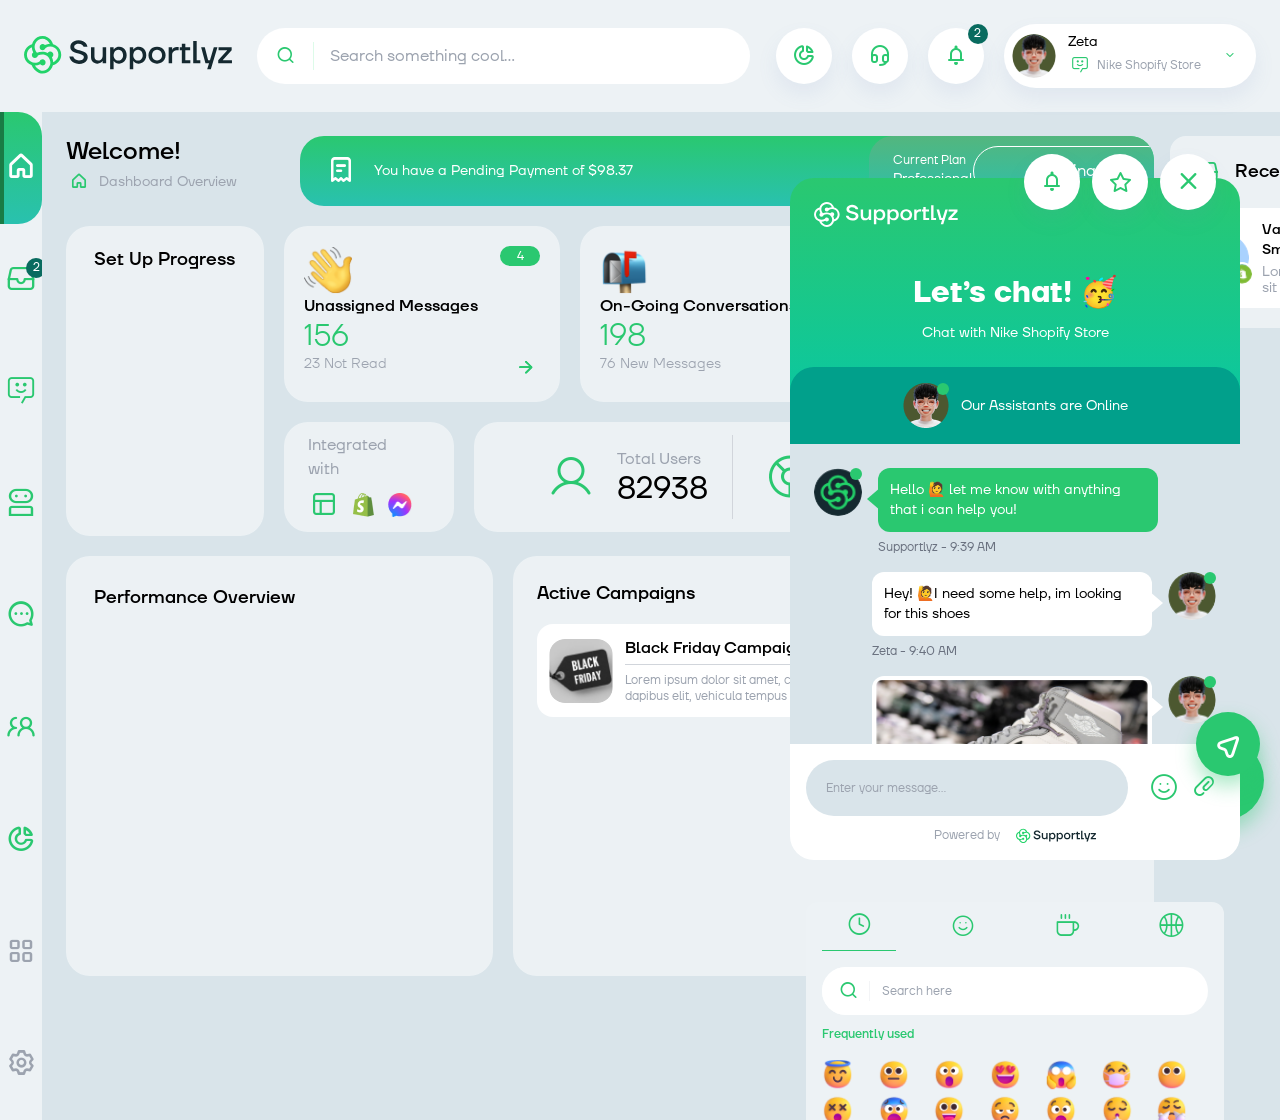
==== commit 412ad4b1: "deploy 1.2" ====
--- a/src/index.html
+++ b/src/index.html
@@ -577,21 +577,60 @@
           <div class="">
 
             <!-- Chatbot Box -->
-            <div class="w-[450px] fixed bottom-10 right-10 z-30 transition translate-x-[530px]" id="chatbot-box">
+            <div class="w-[450px] fixed bottom-10 right-10 z-30 transition" id="chatbot-box">
               <div class="bg-gradient-to-b from-emerald-500 to-elf-green-500 rounded-t-3xl">
                 <div class="flex items-center justify-between p-6">
                   <img src="assets/images/logo-white.svg" alt="logo" class="w-36">
                   <div class="flex items-center gap-3 -mt-16">
-                    <button class="button-icon">
-                      <span>
-                        <i class="icon-bell"></i>
-                      </span>
-                    </button>
-                    <button class="button-icon">
-                      <span>
-                        <i class="icon-star"></i>
-                      </span>
-                    </button>
+                    <!-- Chatbot Notifications Box -->
+                    <div class="relative">
+                      <button class="button-icon" id="chatbot-notification-handler">
+                        <span>
+                          <i class="icon-bell"></i>
+                        </span>
+                      </button>
+                      <div id="chatbot-notification-box" class="transition opacity-0 absolute right-0 flex items-center justify-between w-64 px-4 py-2 bg-white rounded-lg bg-opacity-70 top-[120%]">
+                        <p class="text-sm text-black">Notifications Settings</p>
+                        <div class="flex items-center gap-2">
+                          <div class="w-8 p-[2px] bg-white border rounded-full border-emerald-500 cursor-pointer">
+                            <span class="block w-3 h-3 rounded-full bg-emerald-500"></span>
+                          </div>
+                          <span class="text-sm text-emerald-500">ON</span>
+                        </div>
+                      </div>
+                    </div>
+
+                    <!-- Chatbot Rating Box -->
+                    <div class="relative">
+                      <button class="button-icon" id="chatbot-rating-handler">
+                        <span>
+                          <i class="icon-star"></i>
+                        </span>
+                      </button>
+
+                      <div id="chatbot-rating-box" class="transition opacity-0 absolute right-0 w-52 px-4 py-2 bg-white rounded-lg bg-opacity-70 top-[120%]">
+                        <p class="text-sm">Rate this Conversation</p>
+                        <div class="flex items-center gap-2">
+                          <span class="text-lg text-gray-400 cursor-pointer hover:text-yellow-300">
+                            <i class="icon-start-fill"></i>
+                          </span>
+                          <span class="text-lg text-gray-400 cursor-pointer hover:text-yellow-300">
+                            <i class="icon-start-fill"></i>
+                          </span>
+                          <span class="text-lg text-gray-400 cursor-pointer hover:text-yellow-300">
+                            <i class="icon-start-fill"></i>
+                          </span>
+                          <span class="text-lg text-gray-400 cursor-pointer hover:text-yellow-300">
+                            <i class="icon-start-fill"></i>
+                          </span>
+                          <span class="text-lg text-gray-400 cursor-pointer hover:text-yellow-300">
+                            <i class="icon-start-fill"></i>
+                          </span>
+                        </div>
+                      </div>
+                    </div>
+
+                    <!-- Close Chatbot Box -->
                     <button class="button-icon" id="chatbot-box-close">
                       <span>
                         <i class="icon-x"></i>
@@ -698,7 +737,7 @@
                       </span>
                     </div>
                     <div class="relative h-12 mb-3 overflow-hidden bg-white rounded-full">
-                      <span class="absolute top-0 left-0 flex items-center justify-center h-full px-3 text-xl bg-white text-emerald-500 after:content-[''] after:absolute after:right-1 after-top-0 after:w-px after:h-5 after:bg-slate-300">
+                      <span class="absolute top-0 left-0 flex items-center justify-center h-full px-3 text-xl bg-white text-emerald-500 after:content-[''] after:absolute after:right-1 after-top-0 after:w-px after:h-5 after:bg-gray-100">
                         <i class="icon-search"></i>
                       </span>
                       <input type="text" placeholder="Search here" class="w-full h-full text-xs text-gray-600 outline-none pl-[60px]">
--- a/src/assets/css/main.css
+++ b/src/assets/css/main.css
@@ -578,8 +578,8 @@
   top: -0.5rem;
 }
 
-.-top-64 {
-  top: -16rem;
+.-top-72 {
+  top: -18rem;
 }
 
 .bottom-0 {
@@ -620,18 +620,6 @@
 
 .top-\[120\%\] {
   top: 120%;
-}
-
-.-top-72 {
-  top: -18rem;
-}
-
-.-top-40 {
-  top: -10rem;
-}
-
-.top-40 {
-  top: 10rem;
 }
 
 .z-10 {
@@ -677,6 +665,10 @@
 
 .mb-5 {
   margin-bottom: 1.25rem;
+}
+
+.mb-6 {
+  margin-bottom: 1.5rem;
 }
 
 .mb-8 {
@@ -758,6 +750,10 @@
   height: 100%;
 }
 
+.h-\[110px\] {
+  height: 110px;
+}
+
 .h-\[160px\] {
   height: 160px;
 }
@@ -770,6 +766,10 @@
   height: 310px;
 }
 
+.h-\[400px\] {
+  height: 400px;
+}
+
 .h-\[420px\] {
   height: 420px;
 }
@@ -858,6 +858,10 @@
   width: 60%;
 }
 
+.w-3\/6 {
+  width: 50%;
+}
+
 .w-36 {
   width: 9rem;
 }
@@ -882,6 +886,10 @@
   width: 1.5rem;
 }
 
+.w-64 {
+  width: 16rem;
+}
+
 .w-7 {
   width: 1.75rem;
 }
@@ -928,6 +936,10 @@
 
 .max-w-\[280px\] {
   max-width: 280px;
+}
+
+.max-w-\[530px\] {
+  max-width: 530px;
 }
 
 .max-w-fit {
@@ -942,16 +954,6 @@
 
 .translate-x-20 {
   --tw-translate-x: 5rem;
-  transform: translate(var(--tw-translate-x), var(--tw-translate-y)) rotate(var(--tw-rotate)) skewX(var(--tw-skew-x)) skewY(var(--tw-skew-y)) scaleX(var(--tw-scale-x)) scaleY(var(--tw-scale-y));
-}
-
-.translate-x-\[530px\] {
-  --tw-translate-x: 530px;
-  transform: translate(var(--tw-translate-x), var(--tw-translate-y)) rotate(var(--tw-rotate)) skewX(var(--tw-skew-x)) skewY(var(--tw-skew-y)) scaleX(var(--tw-scale-x)) scaleY(var(--tw-scale-y));
-}
-
-.translate-y-\[530px\] {
-  --tw-translate-y: 530px;
   transform: translate(var(--tw-translate-x), var(--tw-translate-y)) rotate(var(--tw-rotate)) skewX(var(--tw-skew-x)) skewY(var(--tw-skew-y)) scaleX(var(--tw-scale-x)) scaleY(var(--tw-scale-y));
 }
 
@@ -1005,6 +1007,10 @@
   align-items: center;
 }
 
+.justify-start {
+  justify-content: flex-start;
+}
+
 .justify-end {
   justify-content: flex-end;
 }
@@ -1029,6 +1035,10 @@
   gap: 0.5rem;
 }
 
+.gap-20 {
+  gap: 5rem;
+}
+
 .gap-3 {
   gap: 0.75rem;
 }
@@ -1041,6 +1051,10 @@
   gap: 1.25rem;
 }
 
+.gap-11 {
+  gap: 2.75rem;
+}
+
 .overflow-hidden {
   overflow: hidden;
 }
@@ -1067,6 +1081,10 @@
 
 .rounded-full {
   border-radius: 9999px;
+}
+
+.rounded-lg {
+  border-radius: 0.5rem;
 }
 
 .rounded-xl {
@@ -1088,6 +1106,14 @@
   border-top-right-radius: 1.5rem;
 }
 
+.border {
+  border-width: 1px;
+}
+
+.border-0 {
+  border-width: 0px;
+}
+
 .border-2 {
   border-width: 2px;
 }
@@ -1101,6 +1127,10 @@
   border-bottom-width: 1px;
 }
 
+.border-b-2 {
+  border-bottom-width: 2px;
+}
+
 .border-b-\[14px\] {
   border-bottom-width: 14px;
 }
@@ -1165,6 +1195,11 @@
   background-color: rgb(217 228 234 / var(--tw-bg-opacity));
 }
 
+.bg-geyser-300 {
+  --tw-bg-opacity: 1;
+  background-color: rgb(169 195 208 / var(--tw-bg-opacity));
+}
+
 .bg-gray-300 {
   --tw-bg-opacity: 1;
   background-color: rgb(209 213 219 / var(--tw-bg-opacity));
@@ -1183,8 +1218,18 @@
   --tw-bg-opacity: 0.5;
 }
 
+.bg-opacity-70 {
+  --tw-bg-opacity: 0.7;
+}
+
 .bg-gradient-to-b {
   background-image: linear-gradient(to bottom, var(--tw-gradient-stops));
+}
+
+.from-\[\#13DDEA\] {
+  --tw-gradient-from: #13DDEA var(--tw-gradient-from-position);
+  --tw-gradient-to: rgb(19 221 234 / 0) var(--tw-gradient-to-position);
+  --tw-gradient-stops: var(--tw-gradient-from), var(--tw-gradient-to);
 }
 
 .from-\[\#53B67E\] {
@@ -1193,6 +1238,12 @@
   --tw-gradient-stops: var(--tw-gradient-from), var(--tw-gradient-to);
 }
 
+.from-\[\#FF0000\] {
+  --tw-gradient-from: #FF0000 var(--tw-gradient-from-position);
+  --tw-gradient-to: rgb(255 0 0 / 0) var(--tw-gradient-to-position);
+  --tw-gradient-stops: var(--tw-gradient-from), var(--tw-gradient-to);
+}
+
 .from-emerald-500 {
   --tw-gradient-from: #2ac870 var(--tw-gradient-from-position);
   --tw-gradient-to: rgb(42 200 112 / 0) var(--tw-gradient-to-position);
@@ -1203,6 +1254,14 @@
   --tw-gradient-to: #29C1AF var(--tw-gradient-to-position);
 }
 
+.to-\[\#915EFF\] {
+  --tw-gradient-to: #915EFF var(--tw-gradient-to-position);
+}
+
+.to-\[\#FFBE5E\] {
+  --tw-gradient-to: #FFBE5E var(--tw-gradient-to-position);
+}
+
 .to-elf-green-500 {
   --tw-gradient-to: #05c7a9 var(--tw-gradient-to-position);
 }
@@ -1229,6 +1288,14 @@
 
 .p-7 {
   padding: 1.75rem;
+}
+
+.p-8 {
+  padding: 2rem;
+}
+
+.p-\[2px\] {
+  padding: 2px;
 }
 
 .px-1 {
@@ -1266,6 +1333,11 @@
   padding-right: 1.5rem;
 }
 
+.px-8 {
+  padding-left: 2rem;
+  padding-right: 2rem;
+}
+
 .py-1 {
   padding-top: 0.25rem;
   padding-bottom: 0.25rem;
@@ -1440,6 +1512,11 @@
 .text-gray-600 {
   --tw-text-opacity: 1;
   color: rgb(75 85 99 / var(--tw-text-opacity));
+}
+
+.text-slate-500 {
+  --tw-text-opacity: 1;
+  color: rgb(100 116 139 / var(--tw-text-opacity));
 }
 
 .text-white {
@@ -1742,6 +1819,12 @@
 
 /* '' */
 
+.icon-check:before {
+  content: '\e823';
+}
+
+/* '' */
+
 .icon-x:before {
   content: '\e824';
 }
@@ -1766,6 +1849,12 @@
 
 /* '' */
 
+.icon-add-1:before {
+  content: '\e828';
+}
+
+/* '' */
+
 .icon-clock:before {
   content: '\e829';
 }
@@ -1777,6 +1866,12 @@
 }
 
 /* '' */
+
+.icon-start-fill:before {
+  content: '\e82b';
+}
+
+/* '' */
 
 /************* Buttons ***********/
 
@@ -2120,7 +2215,7 @@
   height: 1.75rem;
   width: 1px;
   --tw-bg-opacity: 1;
-  background-color: rgb(189 245 213 / var(--tw-bg-opacity));
+  background-color: rgb(221 251 233 / var(--tw-bg-opacity));
   --tw-content: '';
   content: var(--tw-content);
 }
@@ -2553,16 +2648,10 @@
   width: 1px;
 }
 
-.after\:bg-gray-300::after {
+.after\:bg-gray-100::after {
   content: var(--tw-content);
   --tw-bg-opacity: 1;
-  background-color: rgb(209 213 219 / var(--tw-bg-opacity));
-}
-
-.after\:bg-slate-300::after {
-  content: var(--tw-content);
-  --tw-bg-opacity: 1;
-  background-color: rgb(203 213 225 / var(--tw-bg-opacity));
+  background-color: rgb(243 244 246 / var(--tw-bg-opacity));
 }
 
 .after\:content-\[\'\'\]::after {
@@ -2591,6 +2680,21 @@
 .hover\:text-emerald-500:hover {
   --tw-text-opacity: 1;
   color: rgb(42 200 112 / var(--tw-text-opacity));
+}
+
+.hover\:text-white:hover {
+  --tw-text-opacity: 1;
+  color: rgb(255 255 255 / var(--tw-text-opacity));
+}
+
+.hover\:text-yellow-200:hover {
+  --tw-text-opacity: 1;
+  color: rgb(254 240 138 / var(--tw-text-opacity));
+}
+
+.hover\:text-yellow-300:hover {
+  --tw-text-opacity: 1;
+  color: rgb(253 224 71 / var(--tw-text-opacity));
 }
 
 .hover\:shadow-emerald-40:hover {
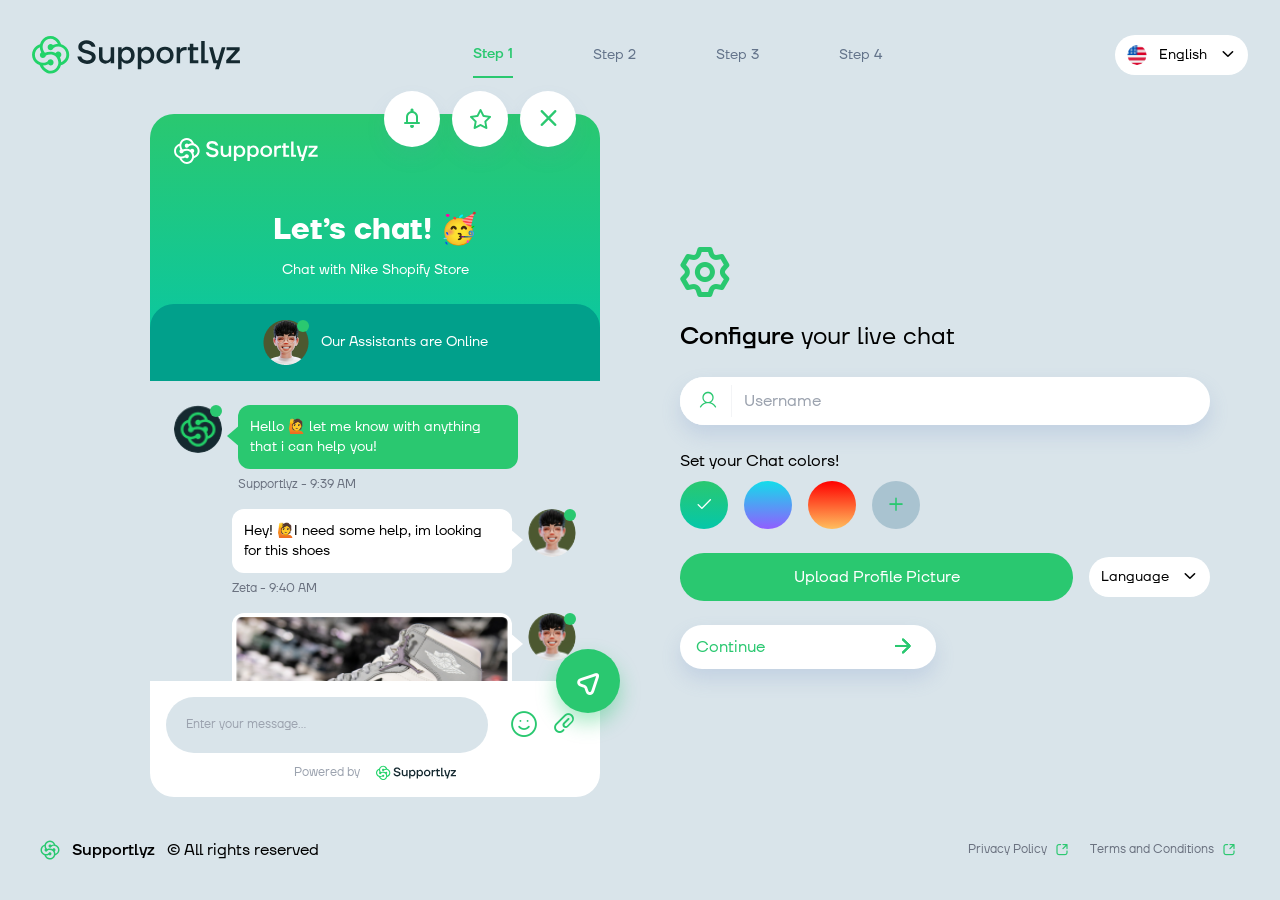
==== commit a98856af: "deploy 1.3" ====
--- a/src/index.html
+++ b/src/index.html
@@ -4,580 +4,62 @@
     <meta charset="UTF-8" />
     <meta name="viewport" content="width=device-width, initial-scale=1.0" />
     <link rel="stylesheet" href="assets/css/main.css" />
-    <title>Supportlyz Dashboard</title>
+    <title>Supportlyz - Step 1</title>
   </head>
   <body>
     <main>
-      <!-- Header -->
-      <div class="flex items-center p-6 bg-geyser-100">
-        <div class="flex items-center justify-between w-full">
-          <div class="relative h-10 w-52">
-            <img src="assets/images/logo.svg" alt="logo" fill priority />
+      <!-- Step 1 -->
+      <div class="flex flex-col h-screen">
+        <div class="flex items-center justify-between p-8 h-[110px]">
+          <img src="assets/images/logo.svg" alt="logo" class="w-52">
+          <div class="flex items-center gap-20 text-slate-500">
+            <p class="py-3 text-sm font-medium border-b-2 cursor-pointer text-emerald-500 border-emerald-500">Step 1</p>
+            <p class="py-3 text-sm cursor-pointer">Step 2</p>
+            <p class="py-3 text-sm cursor-pointer">Step 3</p>
+            <p class="py-3 text-sm cursor-pointer">Step 4</p>
           </div>
-          <!-- Search -->
-          <div class="search">
-            <div class="search-icon">
-              <i class="icon-search"></i>
+
+          <!-- Language -->
+          <div class="relative text-black bg-white rounded-full hover:shadow-emerald-40">
+            <div class="flex items-center h-10 gap-3 p-3 cursor-pointer" id="language-handler">
+              <img src="assets/images/english.png" alt="shape" class="w-5 h-5 rounded-full">
+              <p class="text-sm">English</p>
+              <span class="text-xs">
+                <i class="icon-chevron"></i>
+              </span>
             </div>
-            <input
-              type="text"
-              placeholder="Search something cool..."
-              class="w-full h-full px-4 text-black placeholder-gray-400 bg-transparent outline-none" />
-          </div>
-
-          <div class="relative flex items-center gap-5">
-            <button class="button-icon">
-              <i class="icon-magnet"></i>
-            </button>
-            <button class="button-icon">
-              <i class="icon-earphones"></i>
-            </button>
-
-            <!-- Notifications -->
-            <div class="relative">
-              <div class="relative">
-                <button class="button-icon" id="notification-handler">
-                  <i class="icon-bell"></i>
-                </button>
-                <span
-                  class="absolute flex items-center justify-center w-5 h-5 text-xs text-white rounded-full bg-emerald-900 -top-1 -right-1">
-                  2
-                </span>
-              </div>
-
-              <!-- Notifications Center -->
-              <div id="notification-center" class="min-w-[330px] bg-white transition bg-opacity-50 rounded-2xl absolute top-[120%] z-10 right-0 p-4 hidden">
-                <div class="flex items-center justify-between mb-4">
-                  <h4 class="font-medium">Notifications Center</h4>
-                  <div class="text-gray-400 cursor-pointer">
-                    <i class="icon-cog"></i>
-                  </div>
-                </div>
-                <div class="items-start chatbox">
-                  <div class="relative">
-                    <img
-                      src="assets/images/girl.png"
-                      class="rounded-full w-11 h-11 max-w-fit"
-                      alt="user"
-                    />
-                    <img
-                      src="assets/images/shopify.png"
-                      class="absolute w-6 h-6 border-2 border-white rounded-full -bottom-1 -right-1"
-                      alt="brand"
-                    />
-                  </div>
-                  <div>
-                    <h5 class="text-xs text-black">
-                      <b class="font-medium">Wanda Nara</b> sent you a message in the chat
-                      <b class="font-medium">#13654</b>
-                    </h5>
-                    <p class="text-xs text-gray-400">2 minutes ago</p>
-                  </div>
-                  <div class="text-sm text-emerald-500">
-                    <i class="icon-bell"></i>
-                  </div>
-                </div>
-              </div>
-            </div>
-
-            <!-- Account -->
-            <div class="account group">
-
-              <!-- Account Handler -->
-              <div class="flex items-center gap-3 " id="account-handler">
-                <img
-                  src="assets/images/boy.png"
-                  alt="boy"
-                  class="rounded-full w-11 h-11" />
-                <div>
-                  <h4 class="text-sm text-black group-hover:text-white">Zeta</h4>
-                  <p
-                    class="flex items-center gap-1 text-xs text-gray-400 group-hover:text-white">
-                    <span class="text-lg text-emerald-500 group-hover:text-white">
-                      <i class="icon-message"></i>
-                    </span>
-                    Nike Shopify Store
-                  </p>
-                </div>
-                <span
-                  class="px-3 text-[8px] text-emerald-500 group-hover:text-white">
-                  <i class="icon-chevron"></i>
-                </span>
-              </div>
-
-              <!-- Account Dropdwon -->
-              <div class="w-[280px] bg-gray-300 rounded-2xl absolute top-[120%] z-10 overflow-hidden -left-4 hidden" id="account-dropdown">
-                <div class="p-3">
-                  <div class="flex items-center w-10 gap-1 px-1 bg-white rounded-full">
-                    <img src="assets/images/english.png" alt="flag" class="w-4 h-4 rounded-full">
-                    <span class="text-[6px]">
-                      <i class="icon-chevron"></i>
-                    </span>
-                  </div>
-
-                  <div class="flex flex-col items-center justify-center py-5">
-                    <div class="relative">
-                      <img src="assets/images/nike.png" alt="brand" class="w-16 h-16 mb-3 rounded-full">
-                      <span class="absolute top-0 right-0 block w-4 h-4 border-2 border-white rounded-full bg-emerald-500"></span>
-                    </div>
-                    <h5 class="flex items-center mb-1 font-medium">
-                      Nike Shopify Store
-                      <span class="text-emerald-500">
-                        <i class="icon-chevron text-[8px]"></i>
-                      </span>
-                    </h5>
-                    <p class="flex items-center text-sm text-gray-600">
-                      <span class="text-base icon-invoice text-emerald-500"></span>
-                      Professional Plan
-                    </p>
-                  </div>
-
-                </div>
-                <div class="p-4 bg-white rounded-t-2xl">
-                  <div class="flex items-center justify-between mb-3">
-                    <h5 class="text-sm font-medium">Status</h5>
-                    <div class="flex gap-3 -mt-12">
-                      <button class="button-icon-small">
-                        <i class="icon-magnet"></i>
-                      </button>
-                      <a href="login.html">
-                        <button class="button-icon-small">
-                          <i class="icon-logout"></i>
-                        </button>
-                      </a>
-                    </div>
-                  </div>
-                  <div class="relative">
-                    <div class="flex items-center justify-between h-10 px-4 mb-3 border-2 rounded-full border-emerald-500 text-emerald-500"  id="status-handler">
-                      <p class="text-sm">Connected</p>
-                      <span class="text-emerald-500 text-[8px]"><i class="icon-chevron"></i></span>
-                    </div>
-
-                    <div class="absolute w-full bg-white rounded-3xl top-[120%] p-3 shadow-geyser-20 hidden" id="status-dropdown">
-                      <button class="mb-2 button-gray-small">
-                        Connected
-                      </button>
-                      <button class="mb-2 button-gray-small">
-                        Disconnected
-                      </button>
-                      <button class="button-gray-small">
-                        Attention Hour
-                      </button>
-                    </div>
-                  </div>
-                  <div class="flex items-center justify-between mb-3">
-                    <h5 class="py-2font-medium">Operators</h5>
-                     <span class="flex items-center justify-center w-10 h-5 text-xs text-white rounded-full line-normal bg-emerald-500">22</span>
-                  </div>
-
-                  <div class="flex items-center gap-2 mb-2 last:mb-0">
-                    <img src="assets/images/boy.png" alt="user" class="w-5 h-5 rounded-full">
-                    <h6 class="text-xs font-medium text-black">Zeta</h6>
-                  </div>
-
-                  <button class="flex items-center justify-center gap-2 mb-3 text-sm cursor-pointer text-emerald-500">
-                    <span class="text-lg"><i class="icon-add"></i></span>
-                    <p>Add new operator</p>
-                  </button>
-
-                  <button class="button-emerald-small">
-                    Settings
-                  </button>
-
-                </div>
+
+            <!-- Language Dropdown -->
+            <div class="absolute w-full top-[120%] hidden" id="language-dropdown">
+              <div class="flex items-center w-full h-10 gap-3 p-3 transition rounded-full cursor-pointer hover:bg-white hover:text-emerald-500">
+                <img src="assets/images/spanish.png" alt="shape" class="w-5 h-5 rounded-full">
+                <p class="text-sm">Español</p>
+              </div>
+              <div class="flex items-center w-full h-10 gap-3 p-3 transition rounded-full cursor-pointer hover:bg-white hover:text-emerald-500">
+                <img src="assets/images/france.png" alt="shape" class="w-5 h-5 rounded-full">
+                <p class="text-sm">Francais</p>
+              </div>
+              <div class="flex items-center w-full h-10 gap-3 p-3 transition rounded-full cursor-pointer hover:bg-white hover:text-emerald-500">
+                <img src="assets/images/italy.png" alt="shape" class="w-5 h-5 rounded-full">
+                <p class="text-sm">Italiano</p>
+              </div>
+              <div class="flex items-center w-full h-10 gap-3 p-3 transition rounded-full cursor-pointer hover:bg-white hover:text-emerald-500">
+                <img src="assets/images/portugal.png" alt="shape" class="w-5 h-5 rounded-full">
+                <p class="text-sm">Portugues</p>
+              </div>
+              <div class="flex items-center w-full h-10 gap-3 p-3 transition rounded-full cursor-pointer hover:bg-white hover:text-emerald-500">
+                <img src="assets/images/german.png" alt="shape" class="w-5 h-5 rounded-full">
+                <p class="text-sm">Deutsch</p>
               </div>
             </div>
           </div>
+
         </div>
-      </div>
-
-      <div class="flex">
-        <!-- Sidebar -->
-        <div class="bg-geyser-100 w-28">
-          <div class="relative sidebar-handler">
-            <span
-              class="absolute z-20 flex items-center justify-center h-5 p-3 text-xs text-white capitalize rounded-full opacity-0 sidebar-label -top-2 left-10 bg-emerald-900 whitespace-nowrap">
-              Dashboard
-            </span>
-            <div
-              class="sidebar-item group sidebar-item-is-active text-emerald-500">
-              <div class="relative z-10 text-3xl group-hover:text-white">
-                <i class="icon-house"></i>
-              </div>
-            </div>
-          </div>
-          <div class="relative sidebar-handler">
-            <span
-              class="absolute z-20 flex items-center justify-center h-5 p-3 text-xs text-white capitalize transition rounded-full opacity-0 sidebar-label -top-2 left-10 bg-emerald-900 whitespace-nowrap">
-              Messages
-            </span>
-            <div class="sidebar-item group text-emerald-500">
-              <div class="relative z-10 text-3xl group-hover:text-white">
-                <i class="icon-inbox"></i>
-                <span
-                  class="absolute flex items-center justify-center w-5 h-5 text-xs text-white rounded-full bg-emerald-900 -top-1 -right-1">
-                  2
-                </span>
-              </div>
-            </div>
-          </div>
-          <div class="relative sidebar-handler">
-            <span
-              class="absolute z-20 flex items-center justify-center h-5 p-3 text-xs text-white capitalize rounded-full opacity-0 -top-2 left-10 bg-emerald-900 whitespace-nowrap sidebar-label">
-              Chatbots
-            </span>
-            <div class="sidebar-item group text-emerald-500">
-              <div class="relative z-10 text-3xl group-hover:text-white">
-                <i class="icon-message"></i>
-              </div>
-            </div>
-          </div>
-          <div class="relative sidebar-handler">
-            <span
-              class="absolute z-20 flex items-center justify-center h-5 p-3 text-xs text-white capitalize rounded-full opacity-0 -top-2 left-10 bg-emerald-900 whitespace-nowrap sidebar-label">
-              Sully
-            </span>
-            <div class="sidebar-item group text-emerald-500">
-              <div class="relative z-10 text-3xl group-hover:text-white">
-                <i class="icon-robot"></i>
-              </div>
-            </div>
-          </div>
-          <div class="relative sidebar-handler">
-            <span
-              class="absolute z-20 flex items-center justify-center h-5 p-3 text-xs text-white capitalize rounded-full opacity-0 -top-2 left-10 bg-emerald-900 whitespace-nowrap sidebar-label">
-              Mail Marketing
-            </span>
-            <div class="sidebar-item group text-emerald-500">
-              <div class="relative z-10 text-3xl group-hover:text-white">
-                <i class="icon-chat"></i>
-              </div>
-            </div>
-          </div>
-          <div class="relative sidebar-handler">
-            <span
-              class="absolute z-20 flex items-center justify-center h-5 p-3 text-xs text-white capitalize rounded-full opacity-0 -top-2 left-10 bg-emerald-900 whitespace-nowrap sidebar-label">
-              Leads
-            </span>
-            <div class="sidebar-item group text-emerald-500">
-              <div class="relative z-10 text-3xl group-hover:text-white">
-                <i class="icon-users"></i>
-              </div>
-            </div>
-          </div>
-          <div class="relative sidebar-handler">
-            <span
-              class="absolute z-20 flex items-center justify-center h-5 p-3 text-xs text-white capitalize rounded-full opacity-0 -top-2 left-10 bg-emerald-900 whitespace-nowrap sidebar-label">
-              Analytics
-            </span>
-            <div class="sidebar-item group text-emerald-500">
-              <div class="relative z-10 text-3xl group-hover:text-white">
-                <i class="icon-magnet"></i>
-              </div>
-            </div>
-          </div>
-          <div class="relative sidebar-handler">
-            <span
-              class="absolute z-20 flex items-center justify-center h-5 p-3 text-xs text-white capitalize rounded-full opacity-0 -top-2 left-10 bg-emerald-900 whitespace-nowrap sidebar-label">
-              Integrations
-            </span>
-            <div class="text-gray-400 sidebar-item group">
-              <div class="relative z-10 text-3xl group-hover:text-white">
-                <i class="icon-integration"></i>
-              </div>
-            </div>
-          </div>
-          <div class="relative sidebar-handler">
-            <span
-              class="absolute z-20 flex items-center justify-center h-5 p-3 text-xs text-white capitalize rounded-full opacity-0 -top-2 left-10 bg-emerald-900 whitespace-nowrap sidebar-label">
-              Settings
-            </span>
-            <div class="text-gray-400 sidebar-item group">
-              <div class="relative z-10 text-3xl group-hover:text-white">
-                <i class="icon-cog"></i>
-              </div>
-            </div>
-          </div>
-        </div>
-        <!-- <Content /> -->
-        <div class="relative w-full p-6">
-          <div class="flex items-start w-full gap-4">
-            <div class="w-full">
-              <div class="flex w-full gap-5 mb-5">
-                <div class="w-1/5">
-                  <h3 class="text-2xl font-medium text-black">Welcome!</h3>
-                  <p class="flex items-center gap-2 text-sm text-gray-400">
-                    <span class="text-lg text-emerald-500">
-                      <i class="icon-house"></i>
-                    </span>
-                    Dashboard Overview
-                  </p>
-                </div>
-
-                <!-- <Payment Notification /> -->
-                <div
-                  class="h-[70px] text-white bg-gradient-to-b overflow-hidden from-emerald-500 to-[#29C1AF] rounded-3xl w-4/5 flex justify-between">
-                  <p class="flex items-center w-2/3 gap-3 px-5 text-sm">
-                    <span class="text-3xl">
-                      <i class="icon-invoice"></i>
-                    </span>
-                    You have a Pending Payment of $98.37
-                  </p>
-                  <div class="bg-gradient-to-b from-[#53B67E] to-[#29C1AF] px-6 flex items-center rounded-3xl justify-between w-1/3">
-                    <div>
-                      <p class="text-xs">Current Plan</p>
-                      <p class="text-sm">Professional</p>
-                    </div>
-                    <button class="button-outline-white">Billing</button>
-                  </div>
-                </div>
-              </div>
-              <div class="flex w-full gap-5 mb-5">
-                <!-- Setup Progress  -->
-                <div
-                  class="w-1/5 bg-white bg-opacity-50 rounded-3xl h-[310px] p-5">
-                  <h4 class="text-lg font-medium text-center text-black">
-                    Set Up Progress
-                  </h4>
-                </div>
-
-                 <!-- Goals -->
-                <div class="w-4/5">
-                  <div class="flex gap-5 mb-5">
-                    <div class="group goals">
-                      <div class="relative z-10 p-5">
-                        <div class="flex items-start justify-between">
-                          <img src="assets/images/hand.png" alt="hand" class="w-12 h-12">
-                          <span class="flex items-center justify-center w-10 h-5 text-xs text-white rounded-full line-normal bg-emerald-500 group-hover:bg-white group-hover:text-emerald-500">4</span>
-                        </div>
-                        <h6 class="text-base font-medium text-black group-hover:text-white">Unassigned Messages</h6>
-                        <h3 class="text-3xl font-light text-emerald-500 group-hover:text-white">156</h3>
-                        <div class="flex justify-between">
-                          <p class="text-sm font-light text-gray-400 group-hover:text-white">23 Not Read</p>
-                          <span class="relative z-10 text-xl transition text-emerald-500 group-hover:text-white">
-                            <i class="icon-arrow"></i>
-                          </span>
-                        </div>
-                      </div>
-                    </div>
-
-                    <div class="group goals">
-                      <div class="relative z-10 p-5">
-                        <div class="flex items-start justify-between">
-                          <img src="assets/images/inbox.png" alt="hand" class="w-12 h-12">
-                          <span class="flex items-center justify-center w-10 h-5 text-xs text-white rounded-full bg-emerald-500 group-hover:bg-white group-hover:text-emerald-500 line-normal">76</span>
-                        </div>
-                        <h6 class="text-base font-medium text-black group-hover:text-white">On-Going Conversations</h6>
-                        <h3 class="text-3xl font-light text-emerald-500 group-hover:text-white">198</h3>
-                        <div class="flex justify-between">
-                          <p class="text-sm font-light text-gray-400 group-hover:text-white">76 New Messages</p>
-                          <span class="relative z-10 text-xl transition text-emerald-500 group-hover:text-white">
-                            <i class="icon-arrow"></i>
-                          </span>
-                        </div>
-                      </div>
-                    </div>
-
-                    <div class="group goals">
-                      <div class="relative z-10 p-5">
-                        <div class="flex items-start justify-between">
-                          <img src="assets/images/emoji.png" alt="emoji" class="w-12 h-12">
-                          <span class="flex items-center justify-center w-10 h-5 text-xs text-white rounded-full bg-emerald-500 group-hover:bg-white group-hover:text-emerald-500 line-normal">23</span>
-                        </div>
-                        <h6 class="text-base font-medium text-black group-hover:text-white">Completed Conversations</h6>
-                        <h3 class="text-3xl font-light text-emerald-500 group-hover:text-white">823</h3>
-                        <div class="flex justify-between">
-                          <p class="text-sm font-light text-gray-400 group-hover:text-white">23 Not Rated</p>
-                          <span class="relative z-10 text-xl transition text-emerald-500 group-hover:text-white">
-                            <i class="icon-arrow"></i>
-                          </span>
-                        </div>
-                      </div>
-                    </div>
-                  </div>
-                  <div class="flex gap-5">
-
-                    <!-- Integration -->
-                    <div
-                      class="integrations group">
-                      <div class="relative z-10 flex flex-col justify-center p-6">
-                        <p class="mb-2 text-base text-gray-400 group-hover:text-white">
-                          Integrated with
-                        </p>
-                        <div class="flex items-center gap-3">
-                          <span class="text-2xl text-emerald-500 group-hover:text-white">
-                            <i class="icon-square"></i>
-                          </span>
-                          <img
-                            src="assets/images/shopify-logo.png"
-                            class="w-6 h-6"
-                            alt="logo" />
-                          <img
-                            src="assets/images/messages-logo.png"
-                            class="w-6 h-6"
-                            alt="logo" />
-                        </div>
-                      </div>
-                      <span
-                        class="relative z-10 text-3xl text-white transition translate-x-20 group-hover:translate-x-0">
-                        <i class="icon-arrow"></i>
-                      </span>
-                    </div>
-
-                    <!-- Statistics  -->
-                    <div class="statistics group">
-                      <div
-                        class="relative z-30 flex items-center justify-around h-full pl-10 transition translate-x-0 group-hover:-translate-x-8 [&>*:nth-child(2)]:border-x">
-                        <div
-                          class="flex items-center gap-3 px-6 border-gray-300 group-hover:text-white">
-                          <span
-                            class="text-5xl text-emerald-500 group-hover:text-white">
-                            <i class="icon-user"></i>
-                          </span>
-                          <div>
-                            <p class="text-gray-400 group-hover:text-white">
-                              Total Users
-                            </p>
-                            <h5
-                              class="text-3xl text-black group-hover:text-white">
-                              82938
-                            </h5>
-                          </div>
-                        </div>
-
-                        <div
-                          class="flex items-center gap-3 px-6 border-gray-300 group-hover:text-white">
-                          <span
-                            class="text-5xl text-emerald-500 group-hover:text-white">
-                            <i class="icon-browser"></i>
-                          </span>
-                          <div>
-                            <p class="text-gray-400 group-hover:text-white">
-                              Satisfaction Ratio
-                            </p>
-                            <h5
-                              class="text-3xl text-black group-hover:text-white">
-                              83
-                            </h5>
-                          </div>
-                        </div>
-
-                        <div
-                          class="flex items-center gap-3 px-6 border-gray-300 group-hover:text-white">
-                          <span
-                            class="text-5xl text-emerald-500 group-hover:text-white">
-                            <i class="icon-message"></i>
-                          </span>
-                          <div>
-                            <p class="text-gray-400 group-hover:text-white">
-                              Successful Clients
-                            </p>
-                            <h5
-                              class="text-3xl text-black group-hover:text-white">
-                              33293
-                            </h5>
-                          </div>
-                        </div>
-
-                        <span
-                          class="text-5xl text-white transition translate-x-20 group-hover:translate-x-0">
-                          <i class="icon-arrow"></i>
-                        </span>
-                      </div>
-                    </div>
-                  </div>
-                </div>
-              </div>
-              <div class="flex w-full gap-5 mb-5">
-                <!-- Performance Overview  -->
-                <div class="w-2/5 bg-white bg-opacity-50 rounded-3xl h-[420px] p-7">
-                  <h3 class="text-lg font-medium text-black">Performance Overview</h3>
-                </div>
-
-                <!-- Active Campaigns -->
-                <div class="w-3/5 bg-white bg-opacity-50 rounded-3xl h-[420px] p-6">
-                  <div class="flex items-center justify-between mb-4">
-                    <h3 class="text-lg font-medium text-black">Active Campaigns</h3>
-                    <span class="flex items-center justify-center w-10 h-5 text-xs text-white rounded-full bg-emerald-500 line-normal">76</span>
-                  </div>
-                  <div class="max-h-[340px] overflow-scroll">
-                    <div class="flex items-center gap-3 p-3 mb-3 transition bg-white rounded-2xl last:mb-0">
-                      <img src="assets/images/black-friday.png" alt="black-friday" class="w-16 h-16 rounded-2xl">
-                      <div>
-                        <div class="flex gap-1 mb-2 border-b border-gray-300">
-                          <h5 class="font-medium text-black ">Black Friday Campaign</h5>
-                          <span class="text-lg text-emerald-400">
-                            <i class="icon-picture"></i>
-                          </span>
-                          <span class="text-lg text-emerald-400">
-                            <i class="icon-hyperlink"></i>
-                          </span>
-                          <span class="text-lg text-emerald-400">
-                            <i class="icon-ecommerce"></i>
-                          </span>
-                        </div>
-                        <p class="text-xs text-gray-400 line-clamp-2">Lorem ipsum dolor sit amet, consectetur adipiscing elit. Nunc ac turpis mi. Integer in dapibus elit, vehicula tempus leo. Suspendisse tempor dignissim magna, non feugiat nulla aliquam nec. Etiam egestas....</p>
-                      </div>
-                    </div>
-                  </div>
-                </div>
-              </div>
-            </div>
-
-            <!-- Recent Chats  -->
-            <div class="bg-white w-[400px] rounded-2xl p-5 bg-opacity-50">
-              <div class="flex items-center justify-between w-full mb-5">
-                <h1 class="flex items-center gap-3 text-lg text-black">
-                  <span class="text-2xl text-emerald-500">
-                    <i class="icon-inbox"></i>
-                  </span>
-                  <b class="font-medium">Recent Chats</b>
-                </h1>
-                <span
-                  class="px-3 py-px text-sm text-white rounded-full bg-emerald-500">5</span>
-              </div>
-              <div class="max-h-screen">
-
-                <!-- Message Box -->
-                <div class="items-center chatbox">
-                  <div class="relative">
-                    <img
-                      src="assets/images/girl.png"
-                      class="w-12 h-12 rounded-full max-w-fit"
-                      alt="user"
-                    />
-                    <img
-                      src="assets/images/shopify.png"
-                      class="absolute w-6 h-6 border-2 border-white rounded-full -bottom-1 -right-1"
-                      alt="brand"
-                    />
-                  </div>
-                  <div class="relative">
-                    <div class="flex items-center justify-between w-full mb-1">
-                      <b class="text-sm font-medium text-black">Valerie Smith</b>
-                      <div class="flex items-center gap-3">
-                        <span class="rounded-full text-white text-[10px] w-5 h-5 bg-emerald-500 flex items-center justify-center">
-                          25
-                        </span>
-                        <b class="flex items-center justify-center h-5 px-2 py-1 text-xs font-medium leading-none text-black bg-gray-300 rounded-full">
-                          #39872
-                        </b>
-                      </div>
-                    </div>
-                    <p class="text-sm leading-4 text-gray-400 line-clamp-2">Lorem ipsum dolor sit amet, consectetur</p>
-                  </div>
-                </div>
-
-              </div>
-            </div>
-          </div>
-
-
-          <!-- Chatbot -->
-          <div class="">
-
-            <!-- Chatbot Box -->
-            <div class="w-[450px] fixed bottom-10 right-10 z-30 transition" id="chatbot-box">
+
+        <div class="flex items-center justify-center h-full gap-20 px-8">
+
+          <div class="flex justify-end w-3/6">
+            <div class="w-[450px] transition" id="chatbot-box">
               <div class="bg-gradient-to-b from-emerald-500 to-elf-green-500 rounded-t-3xl">
                 <div class="flex items-center justify-between p-6">
                   <img src="assets/images/logo-white.svg" alt="logo" class="w-36">
@@ -721,7 +203,7 @@
                   </div>
 
                   <!--Chat Emojis -->
-                  <div class="absolute w-full px-4 transition bg-geyser-100 rounded-xl -top-72 translate-y-[430px]" id="chatbot-emojis-box">
+                  <!-- <div class="absolute w-full px-4 hidden transition bg-geyser-100 rounded-xl -top-72 translate-y-[430px]" id="chatbot-emojis-box">
                     <div class="flex items-center justify-between mb-4">
                       <span class="px-5 py-2 text-2xl border-b cursor-pointer text-emerald-500 border-emerald-500">
                         <i class="icon-clock"></i>
@@ -808,7 +290,7 @@
                         <img src="assets/images/emojis/21.png" alt="emoji" class="w-8 h-8">
                       </span>
                     </div>
-                  </div>
+                  </div> -->
 
                   <!-- Chat Sent -->
                   <button class="chatbot-send ">
@@ -824,19 +306,85 @@
                 </div>
               </div>
             </div>
-
-            <!-- Chatbot Handler -->
-            <button class="chatbot-handler" id="chatbot-handler">
-              <span class="text-3xl h-7">
-                <i class="icon-message" id="chatbot-icon"></i>
+          </div>
+
+          <div class="relative flex justify-start w-3/6">
+            <div class="w-full max-w-[530px]">
+              <span class="flex justify-center w-12 mb-4 text-6xl text-emerald-500">
+                <i class="icon-cog"></i>
               </span>
-            </button>
-
+              <h2 class="block mb-6 text-2xl"><span class="font-medium">Configure</span> your live chat</h2>
+              <div class="relative h-12 mb-6 overflow-hidden rounded-full shadow-geyser-20">
+                <span class="absolute top-0 left-0 flex items-center justify-center h-12 text-xl bg-white w-14 text-emerald-500 after:content-[''] after:absolute after:top-2 after:right-1 after:w-px after:h-8 after:z-20 after:bg-gray-100">
+                  <i class="icon-user"></i>
+                </span>
+                <input type="text" class="w-full h-full py-3 pl-16 text-base bg-white outline-none text-emerald-500" placeholder="Username" />
+              </div>
+              <div class="mb-6">
+                <h5 class="mb-2 text-base text-black">Set your Chat colors!</h5>
+                <div class="flex items-center gap-4">
+                  <span class="flex items-center justify-center w-12 h-12 text-white rounded-full cursor-pointer bg-gradient-to-b from-emerald-500 to-elf-green-500">
+                    <i class="icon-check"></i>
+                  </span>
+                  <span class="flex items-center justify-center w-12 h-12 text-white rounded-full cursor-pointer bg-gradient-to-b from-[#13DDEA] to-[#915EFF]">
+                    <i class="opacity-0 icon-check"></i>
+                  </span>
+                  <span class="flex items-center justify-center w-12 h-12 text-white rounded-full cursor-pointer bg-gradient-to-b from-[#FF0000] to-[#FFBE5E]">
+                    <i class="opacity-0 icon-check"></i>
+                  </span>
+                  <span class="flex items-center justify-center w-12 h-12 rounded-full cursor-pointer text-emerald-500 bg-geyser-300">
+                    <i class="icon-add-1"></i>
+                  </span>
+                </div>
+              </div>
+              <div class="flex items-center gap-4 mb-6">
+                <button class="button-emerald">Upload Profile Picture</button>
+
+                <!-- Language -->
+                <div class="relative text-black bg-white rounded-full hover:shadow-emerald-40">
+                  <div class="flex items-center h-10 gap-3 p-3 cursor-pointer" id="language-handler">
+                    <p class="text-sm">Language</p>
+                    <span class="text-xs">
+                      <i class="icon-chevron"></i>
+                    </span>
+                  </div>
+
+                  <!-- Language Dropdown -->
+                  <div class="absolute w-full top-[120%] hidden" id="language-dropdown">
+                    <div class="flex items-center w-full h-10 gap-3 p-3 transition rounded-full cursor-pointer hover:bg-white hover:text-emerald-500">
+                      <img src="assets/images/spanish.png" alt="shape" class="w-5 h-5 rounded-full">
+                      <p class="text-sm">Español</p>
+                    </div>
+                    <div class="flex items-center w-full h-10 gap-3 p-3 transition rounded-full cursor-pointer hover:bg-white hover:text-emerald-500">
+                      <img src="assets/images/france.png" alt="shape" class="w-5 h-5 rounded-full">
+                      <p class="text-sm">Francais</p>
+                    </div>
+                    <div class="flex items-center w-full h-10 gap-3 p-3 transition rounded-full cursor-pointer hover:bg-white hover:text-emerald-500">
+                      <img src="assets/images/italy.png" alt="shape" class="w-5 h-5 rounded-full">
+                      <p class="text-sm">Italiano</p>
+                    </div>
+                    <div class="flex items-center w-full h-10 gap-3 p-3 transition rounded-full cursor-pointer hover:bg-white hover:text-emerald-500">
+                      <img src="assets/images/portugal.png" alt="shape" class="w-5 h-5 rounded-full">
+                      <p class="text-sm">Portugues</p>
+                    </div>
+                    <div class="flex items-center w-full h-10 gap-3 p-3 transition rounded-full cursor-pointer hover:bg-white hover:text-emerald-500">
+                      <img src="assets/images/german.png" alt="shape" class="w-5 h-5 rounded-full">
+                      <p class="text-sm">Deutsch</p>
+                    </div>
+                  </div>
+                </div>
+              </div>
+              <a href="login.html">
+                <button class="flex items-center justify-between w-64 px-4 text-base bg-white border-0 rounded-full cursor-pointer hover:bg-emerald-500 hover:text-white h-11 text-emerald-500 shadow-geyser-20">
+                  <span>Continue</span>
+                  <i class="text-2xl icon-arrow"></i>
+                </button>
+              </a>
+            </div>
           </div>
-
-
-          <!-- Footer -->
-          <!-- <div class="fixed bottom-0 left-0 flex items-center justify-between w-full px-6 py-8">
+        </div>
+
+        <div class="flex items-center justify-between w-full px-10 py-8 h-[110px]">
             <p class="flex items-center gap-3 text-black">
               <img src="assets/images/logo-isotipe.svg" alt="isotipe" class="w-5 h-5">
               <b class="font-medium">Supportlyz</b> © All rights reserved
@@ -851,7 +399,6 @@
                 <i class="text-base icon-link text-emerald-500"></i>
               </p>
             </div>
-          </div> -->
         </div>
       </div>
     </main>
--- a/src/assets/css/main.css
+++ b/src/assets/css/main.css
@@ -766,10 +766,6 @@
   height: 310px;
 }
 
-.h-\[400px\] {
-  height: 400px;
-}
-
 .h-\[420px\] {
   height: 420px;
 }
@@ -954,6 +950,11 @@
 
 .translate-x-20 {
   --tw-translate-x: 5rem;
+  transform: translate(var(--tw-translate-x), var(--tw-translate-y)) rotate(var(--tw-rotate)) skewX(var(--tw-skew-x)) skewY(var(--tw-skew-y)) scaleX(var(--tw-scale-x)) scaleY(var(--tw-scale-y));
+}
+
+.translate-x-\[530px\] {
+  --tw-translate-x: 530px;
   transform: translate(var(--tw-translate-x), var(--tw-translate-y)) rotate(var(--tw-rotate)) skewX(var(--tw-skew-x)) skewY(var(--tw-skew-y)) scaleX(var(--tw-scale-x)) scaleY(var(--tw-scale-y));
 }
 
@@ -1049,10 +1050,6 @@
 
 .gap-5 {
   gap: 1.25rem;
-}
-
-.gap-11 {
-  gap: 2.75rem;
 }
 
 .overflow-hidden {
@@ -2687,11 +2684,6 @@
   color: rgb(255 255 255 / var(--tw-text-opacity));
 }
 
-.hover\:text-yellow-200:hover {
-  --tw-text-opacity: 1;
-  color: rgb(254 240 138 / var(--tw-text-opacity));
-}
-
 .hover\:text-yellow-300:hover {
   --tw-text-opacity: 1;
   color: rgb(253 224 71 / var(--tw-text-opacity));
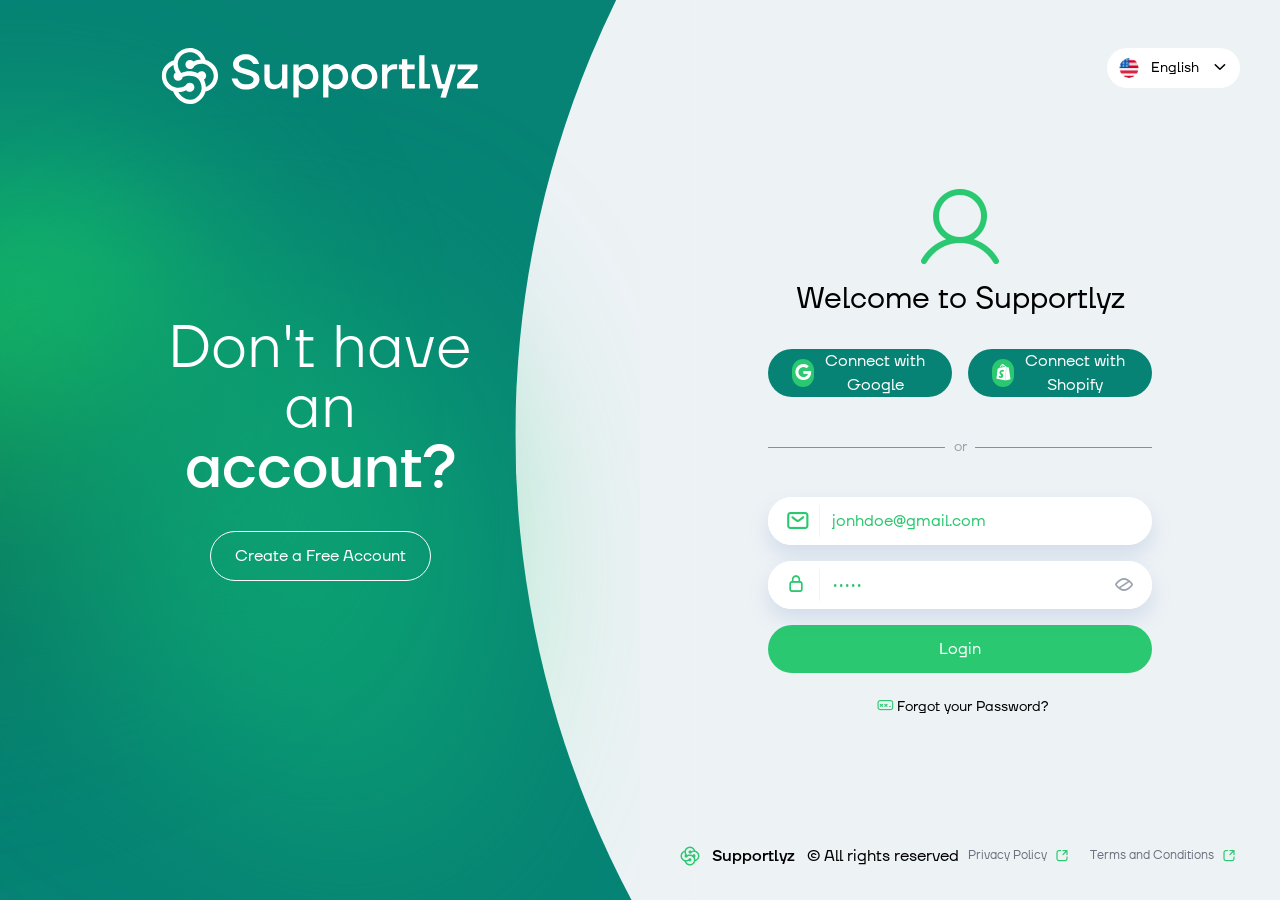
==== commit 317b892d: "deploy v1.4" ====
--- a/src/index.html
+++ b/src/index.html
@@ -4,23 +4,41 @@
     <meta charset="UTF-8" />
     <meta name="viewport" content="width=device-width, initial-scale=1.0" />
     <link rel="stylesheet" href="assets/css/main.css" />
-    <title>Supportlyz - Step 1</title>
+    <title>Supportlyz - Login</title>
   </head>
   <body>
     <main>
-      <!-- Step 1 -->
-      <div class="flex flex-col h-screen">
-        <div class="flex items-center justify-between p-8 h-[110px]">
-          <img src="assets/images/logo.svg" alt="logo" class="w-52">
-          <div class="flex items-center gap-20 text-slate-500">
-            <p class="py-3 text-sm font-medium border-b-2 cursor-pointer text-emerald-500 border-emerald-500">Step 1</p>
-            <p class="py-3 text-sm cursor-pointer">Step 2</p>
-            <p class="py-3 text-sm cursor-pointer">Step 3</p>
-            <p class="py-3 text-sm cursor-pointer">Step 4</p>
+      <!-- Login -->
+      <div class="flex items-center h-screen">
+        <!-- Left -->
+        <div class="relative flex items-center justify-center w-2/4 h-full overflow-hidden bg-elf-green-700">
+          <!-- shape Animation -->
+          <div class="absolute h-[100%] overflow-hidden w-full">
+            <span class="absolute top-0 w-[1600px] h-100% animate-spin-slow -left-[500px] z-10">
+              <img src="assets/images/shape-animation.svg" alt="animation"/>
+            </span>
+          </div>
+
+          <div class="absolute right-0 z-20 flex justify-center w-full top-12">
+            <img src="assets/images/logo-white.svg" alt="Supportlyz Logo" class="w-80 h-14"/>
+          </div>
+          <div class="relative z-20 flex flex-col items-center w-2/4">
+            <h1 class="mb-8 text-6xl font-light text-center text-white">Don't have an <b class="font-medium">account?</b></h1>
+            <a href="register.html">
+              <button class="button-outline-white">Create a Free Account</button>
+            </a>
+          </div>
+        </div>
+
+        <!-- Right -->
+        <div class="relative flex items-center justify-center w-2/4 h-full bg-geyser-100">
+          <!-- Shape -->
+          <div class="absolute top-0 w-[180px] h-screen -left-[8rem]">
+            <img src="assets/images/shape-auth.svg" alt="shape" class="w-full h-full">
           </div>
 
           <!-- Language -->
-          <div class="relative text-black bg-white rounded-full hover:shadow-emerald-40">
+          <div class="absolute text-black bg-white rounded-full right-10 top-12 hover:shadow-emerald-40">
             <div class="flex items-center h-10 gap-3 p-3 cursor-pointer" id="language-handler">
               <img src="assets/images/english.png" alt="shape" class="w-5 h-5 rounded-full">
               <p class="text-sm">English</p>
@@ -54,337 +72,64 @@
             </div>
           </div>
 
-        </div>
+          <!-- Form Login -->
+          <div class="relative z-20 flex items-start justify-center w-3/5">
+            <div class="flex flex-col justify-center w-full text-center">
+              <span class="relative text-8xl text-emerald-500">
+                <i class="icon-user"></i>
+              </span>
+              <h1 class="mb-8 text-3xl text-black">Welcome to Supportlyz</h1>
 
-        <div class="flex items-center justify-center h-full gap-20 px-8">
-
-          <div class="flex justify-end w-3/6">
-            <div class="w-[450px] transition" id="chatbot-box">
-              <div class="bg-gradient-to-b from-emerald-500 to-elf-green-500 rounded-t-3xl">
-                <div class="flex items-center justify-between p-6">
-                  <img src="assets/images/logo-white.svg" alt="logo" class="w-36">
-                  <div class="flex items-center gap-3 -mt-16">
-                    <!-- Chatbot Notifications Box -->
-                    <div class="relative">
-                      <button class="button-icon" id="chatbot-notification-handler">
-                        <span>
-                          <i class="icon-bell"></i>
-                        </span>
-                      </button>
-                      <div id="chatbot-notification-box" class="transition opacity-0 absolute right-0 flex items-center justify-between w-64 px-4 py-2 bg-white rounded-lg bg-opacity-70 top-[120%]">
-                        <p class="text-sm text-black">Notifications Settings</p>
-                        <div class="flex items-center gap-2">
-                          <div class="w-8 p-[2px] bg-white border rounded-full border-emerald-500 cursor-pointer">
-                            <span class="block w-3 h-3 rounded-full bg-emerald-500"></span>
-                          </div>
-                          <span class="text-sm text-emerald-500">ON</span>
-                        </div>
-                      </div>
-                    </div>
-
-                    <!-- Chatbot Rating Box -->
-                    <div class="relative">
-                      <button class="button-icon" id="chatbot-rating-handler">
-                        <span>
-                          <i class="icon-star"></i>
-                        </span>
-                      </button>
-
-                      <div id="chatbot-rating-box" class="transition opacity-0 absolute right-0 w-52 px-4 py-2 bg-white rounded-lg bg-opacity-70 top-[120%]">
-                        <p class="text-sm">Rate this Conversation</p>
-                        <div class="flex items-center gap-2">
-                          <span class="text-lg text-gray-400 cursor-pointer hover:text-yellow-300">
-                            <i class="icon-start-fill"></i>
-                          </span>
-                          <span class="text-lg text-gray-400 cursor-pointer hover:text-yellow-300">
-                            <i class="icon-start-fill"></i>
-                          </span>
-                          <span class="text-lg text-gray-400 cursor-pointer hover:text-yellow-300">
-                            <i class="icon-start-fill"></i>
-                          </span>
-                          <span class="text-lg text-gray-400 cursor-pointer hover:text-yellow-300">
-                            <i class="icon-start-fill"></i>
-                          </span>
-                          <span class="text-lg text-gray-400 cursor-pointer hover:text-yellow-300">
-                            <i class="icon-start-fill"></i>
-                          </span>
-                        </div>
-                      </div>
-                    </div>
-
-                    <!-- Close Chatbot Box -->
-                    <button class="button-icon" id="chatbot-box-close">
-                      <span>
-                        <i class="icon-x"></i>
-                      </span>
-                    </button>
-                  </div>
-                </div>
-                <div class="py-6">
-                  <h3 class="mb-3 text-3xl font-bold text-center text-white">Let’s chat! 🥳</h3>
-                  <p class="text-sm text-center text-white">Chat with Nike Shopify Store</p>
-                </div>
-
-                <div class="flex items-center justify-center gap-3 py-4 bg-elf-green-600 rounded-t-3xl">
-                  <div class="relative">
-                    <img src="assets/images/boy.png" alt="user">
-                    <span class="absolute top-0 right-0 w-3 h-3 rounded-full bg-emerald-500"></span>
-                  </div>
-                  <p class="text-sm text-white">Our Assistants are Online</p>
-                </div>
+              <div class="flex items-center gap-4">
+                <button class="w-1/2 h-12 button-elfgreen">
+                  <span class="flex items-center justify-center rounded-full bg-emerald-500 w-7 h-7">
+                    <i class="icon-gmail"></i>
+                  </span>
+                  Connect with Google
+                </button>
+                <button class="w-1/2 h-12 button-elfgreen">
+                  <span class="flex items-center justify-center rounded-full bg-emerald-500 w-7 h-7">
+                    <i class="icon-shopify"></i>
+                  </span>
+                  Connect with Shopify
+                </button>
               </div>
 
-              <!-- Chatbot Body -->
-              <div class="p-6 bg-geyser-200 h-[300px] overflow-y-auto">
-
-                <!-- Chat Sent -->
-                <div class="flex items-start gap-4 mb-4">
-                  <div class="relative">
-                    <img src="assets/images/bot.png" alt="bot" class="w-12 h-12 rounded-full">
-                    <span class="absolute top-0 right-0 w-3 h-3 rounded-full bg-emerald-500"></span>
-                  </div>
-
-                  <div class="relative">
-                    <div class="p-3 rounded-xl bg-emerald-500 max-w-[280px] mb-2 relative">
-                      <p class="text-sm text-white">Hello 🙋 let me know with anything that i can help you!</p>
-                      <div class="-rotate-90 h-0 w-0 border-x-[12px] absolute -left-4 top-6 border-x-transparent border-b-[14px] border-b-emerald-500"></div>
-                    </div>
-                    <p class="text-xs text-gray-500">Supportlyz - 9:39 AM</p>
-                  </div>
-                </div>
-
-                <!-- Chat Received -->
-                <div class="flex items-start justify-end gap-4 mb-4">
-                  <div class="relative">
-                    <div class="p-3 rounded-xl bg-white max-w-[280px] mb-2 relative">
-                      <p class="text-sm text-black">Hey! 🙋I need some help, im looking for this shoes</p>
-                      <div class="rotate-90 h-0 w-0 border-x-[12px] absolute -right-4 top-6 border-x-transparent border-b-[14px] border-b-white"></div>
-                    </div>
-                    <p class="text-xs text-gray-500">Zeta - 9:40 AM</p>
-                  </div>
-
-                  <div class="relative">
-                    <img src="assets/images/boy.png" alt="bot" class="w-12 h-12 rounded-full">
-                    <span class="absolute top-0 right-0 w-3 h-3 rounded-full bg-emerald-500"></span>
-                  </div>
-                </div>
-
-                <!-- Chat Received width image -->
-                <div class="flex items-start justify-end gap-4">
-                  <div class="relative">
-                    <div class="p-1 rounded-xl bg-white max-w-[280px] mb-2 relative">
-                      <img src="assets/images/shoes.png" alt="shoes" class="w-[280px] h-[160px]">
-                      <div class="rotate-90 h-0 w-0 border-x-[12px] absolute -right-4 top-6 border-x-transparent border-b-[14px] border-b-white"></div>
-                    </div>
-                    <p class="text-xs text-gray-500">Zeta - 9:40 AM</p>
-                  </div>
-
-                  <div class="relative">
-                    <img src="assets/images/boy.png" alt="bot" class="w-12 h-12 rounded-full">
-                    <span class="absolute top-0 right-0 w-3 h-3 rounded-full bg-emerald-500"></span>
-                  </div>
-
-                </div>
+              <div class="or-line">
+                <span class="relative z-20">or</span>
               </div>
 
-              <!-- Chat Footer -->
-              <div class="relative p-4 bg-white rounded-b-3xl">
-
-                <div class="relative flex items-center gap-4 mb-3">
-
-                  <input type="text" placeholder="Enter your message..." class="bg-geyser-200 rounded-full w-[350px] text-xs text-gray-600 h-14 px-5 outline-none">
-                  <div class="flex items-center">
-                    <span id="chatbot-emojis-handler" class="flex items-center justify-center w-10 h-10 text-3xl rounded-full cursor-pointer text-emerald-500 hover:bg-emerald-500 hover:bg-opacity-30">
-                      <i class="icon-happy"></i>
-                    </span>
-                    <span class="flex items-center justify-center w-10 h-10 text-2xl rounded-full cursor-pointer text-emerald-500 hover:bg-emerald-500 hover:bg-opacity-30">
-                      <i class="icon-adjunct"></i>
-                    </span>
-                  </div>
-
-                  <!--Chat Emojis -->
-                  <!-- <div class="absolute w-full px-4 hidden transition bg-geyser-100 rounded-xl -top-72 translate-y-[430px]" id="chatbot-emojis-box">
-                    <div class="flex items-center justify-between mb-4">
-                      <span class="px-5 py-2 text-2xl border-b cursor-pointer text-emerald-500 border-emerald-500">
-                        <i class="icon-clock"></i>
-                      </span>
-                      <span class="px-5 py-2 text-2xl cursor-pointer text-emerald-500">
-                        <i class="icon-happy"></i>
-                      </span>
-                      <span class="px-5 py-2 text-2xl cursor-pointer text-emerald-500">
-                        <i class="icon-coffe"></i>
-                      </span>
-                      <span class="px-5 py-2 text-2xl cursor-pointer text-emerald-500">
-                        <i class="icon-ball"></i>
-                      </span>
-                    </div>
-                    <div class="relative h-12 mb-3 overflow-hidden bg-white rounded-full">
-                      <span class="absolute top-0 left-0 flex items-center justify-center h-full px-3 text-xl bg-white text-emerald-500 after:content-[''] after:absolute after:right-1 after-top-0 after:w-px after:h-5 after:bg-gray-100">
-                        <i class="icon-search"></i>
-                      </span>
-                      <input type="text" placeholder="Search here" class="w-full h-full text-xs text-gray-600 outline-none pl-[60px]">
-                    </div>
-                    <p class="text-xs font-medium text-emerald-500">Frequently used</p>
-                    <div class="grid items-center justify-center grid-cols-7 gap-1 py-4">
-                      <span>
-                        <img src="assets/images/emojis/1.png" alt="emoji" class="w-8 h-8">
-                      </span>
-                      <span>
-                        <img src="assets/images/emojis/2.png" alt="emoji" class="w-8 h-8">
-                      </span>
-                      <span>
-                        <img src="assets/images/emojis/3.png" alt="emoji" class="w-8 h-8">
-                      </span>
-                      <span>
-                        <img src="assets/images/emojis/4.png" alt="emoji" class="w-8 h-8">
-                      </span>
-                      <span>
-                        <img src="assets/images/emojis/5.png" alt="emoji" class="w-8 h-8">
-                      </span>
-                      <span>
-                        <img src="assets/images/emojis/6.png" alt="emoji" class="w-8 h-8">
-                      </span>
-                      <span>
-                        <img src="assets/images/emojis/7.png" alt="emoji" class="w-8 h-8">
-                      </span>
-                      <span>
-                        <img src="assets/images/emojis/8.png" alt="emoji" class="w-8 h-8">
-                      </span>
-                      <span>
-                        <img src="assets/images/emojis/9.png" alt="emoji" class="w-8 h-8">
-                      </span>
-                      <span>
-                        <img src="assets/images/emojis/10.png" alt="emoji" class="w-8 h-8">
-                      </span>
-                      <span>
-                        <img src="assets/images/emojis/11.png" alt="emoji" class="w-8 h-8">
-                      </span>
-                      <span>
-                        <img src="assets/images/emojis/12.png" alt="emoji" class="w-8 h-8">
-                      </span>
-                      <span>
-                        <img src="assets/images/emojis/13.png" alt="emoji" class="w-8 h-8">
-                      </span>
-                      <span>
-                        <img src="assets/images/emojis/14.png" alt="emoji" class="w-8 h-8">
-                      </span>
-                      <span>
-                        <img src="assets/images/emojis/15.png" alt="emoji" class="w-8 h-8">
-                      </span>
-                      <span>
-                        <img src="assets/images/emojis/16.png" alt="emoji" class="w-8 h-8">
-                      </span>
-                      <span>
-                        <img src="assets/images/emojis/17.png" alt="emoji" class="w-8 h-8">
-                      </span>
-                      <span>
-                        <img src="assets/images/emojis/18.png" alt="emoji" class="w-8 h-8">
-                      </span>
-                      <span>
-                        <img src="assets/images/emojis/19.png" alt="emoji" class="w-8 h-8">
-                      </span>
-                      <span>
-                        <img src="assets/images/emojis/20.png" alt="emoji" class="w-8 h-8">
-                      </span>
-                      <span>
-                        <img src="assets/images/emojis/21.png" alt="emoji" class="w-8 h-8">
-                      </span>
-                    </div>
-                  </div> -->
-
-                  <!-- Chat Sent -->
-                  <button class="chatbot-send ">
-                    <span class="text-3xl h-7">
-                      <i class="icon-send"></i>
-                    </span>
-                  </button>
-                </div>
-
-                <div class="flex justify-center gap-4">
-                  <p class="text-xs text-gray-400">Powered by</p>
-                  <img src="assets/images/logo.svg" alt="logo" class="w-20">
-                </div>
+              <div class="relative h-12 mb-4 overflow-hidden rounded-full shadow-geyser-20">
+                <span class="absolute top-0 left-0 flex items-center justify-center h-12 text-xl bg-white w-14 text-emerald-500 after:content-[''] after:absolute after:top-2 after:right-1 after:w-px after:h-8 after:z-20 after:bg-gray-100">
+                  <i class="icon-envelope"></i>
+                </span>
+                <input type="text" class="w-full h-full py-3 pl-16 text-base bg-white outline-none text-emerald-500" placeholder="Email" value="jonhdoe@gmail.com">
               </div>
+              <div class="relative h-12 mb-4 overflow-hidden rounded-full shadow-geyser-20">
+                <span class="absolute top-0 left-0 flex items-center justify-center h-12 text-xl bg-white w-14 text-emerald-500 after:content-[''] after:absolute after:top-2 after:right-1 after:w-px after:h-8 after:z-20 after:bg-gray-100">
+                  <i class="icon-lock"></i>
+                </span>
+                <input type="password" class="w-full h-full py-3 pl-16 text-base bg-white outline-none text-emerald-500" placeholder="Password" value="12345">
+                <span class="absolute top-0 right-0 flex items-center justify-center h-12 text-xl text-gray-400 bg-white w-14">
+                  <i class="icon-hide"></i>
+                </span>
+              </div>
+              <a href="dashboard.html">
+                <button class="mb-5 button-emerald">Login</button>
+              </a>
+              <a href="forgotten-password.html" class="flex items-center justify-center text-sm text-center text-black cursor-pointer">
+                <span class="text-lg text-emerald-500">
+                  <i class="icon-forgot"></i>
+                </span>
+                <p>
+                  Forgot your Password?
+                </p>
+              </a>
             </div>
           </div>
 
-          <div class="relative flex justify-start w-3/6">
-            <div class="w-full max-w-[530px]">
-              <span class="flex justify-center w-12 mb-4 text-6xl text-emerald-500">
-                <i class="icon-cog"></i>
-              </span>
-              <h2 class="block mb-6 text-2xl"><span class="font-medium">Configure</span> your live chat</h2>
-              <div class="relative h-12 mb-6 overflow-hidden rounded-full shadow-geyser-20">
-                <span class="absolute top-0 left-0 flex items-center justify-center h-12 text-xl bg-white w-14 text-emerald-500 after:content-[''] after:absolute after:top-2 after:right-1 after:w-px after:h-8 after:z-20 after:bg-gray-100">
-                  <i class="icon-user"></i>
-                </span>
-                <input type="text" class="w-full h-full py-3 pl-16 text-base bg-white outline-none text-emerald-500" placeholder="Username" />
-              </div>
-              <div class="mb-6">
-                <h5 class="mb-2 text-base text-black">Set your Chat colors!</h5>
-                <div class="flex items-center gap-4">
-                  <span class="flex items-center justify-center w-12 h-12 text-white rounded-full cursor-pointer bg-gradient-to-b from-emerald-500 to-elf-green-500">
-                    <i class="icon-check"></i>
-                  </span>
-                  <span class="flex items-center justify-center w-12 h-12 text-white rounded-full cursor-pointer bg-gradient-to-b from-[#13DDEA] to-[#915EFF]">
-                    <i class="opacity-0 icon-check"></i>
-                  </span>
-                  <span class="flex items-center justify-center w-12 h-12 text-white rounded-full cursor-pointer bg-gradient-to-b from-[#FF0000] to-[#FFBE5E]">
-                    <i class="opacity-0 icon-check"></i>
-                  </span>
-                  <span class="flex items-center justify-center w-12 h-12 rounded-full cursor-pointer text-emerald-500 bg-geyser-300">
-                    <i class="icon-add-1"></i>
-                  </span>
-                </div>
-              </div>
-              <div class="flex items-center gap-4 mb-6">
-                <button class="button-emerald">Upload Profile Picture</button>
-
-                <!-- Language -->
-                <div class="relative text-black bg-white rounded-full hover:shadow-emerald-40">
-                  <div class="flex items-center h-10 gap-3 p-3 cursor-pointer" id="language-handler">
-                    <p class="text-sm">Language</p>
-                    <span class="text-xs">
-                      <i class="icon-chevron"></i>
-                    </span>
-                  </div>
-
-                  <!-- Language Dropdown -->
-                  <div class="absolute w-full top-[120%] hidden" id="language-dropdown">
-                    <div class="flex items-center w-full h-10 gap-3 p-3 transition rounded-full cursor-pointer hover:bg-white hover:text-emerald-500">
-                      <img src="assets/images/spanish.png" alt="shape" class="w-5 h-5 rounded-full">
-                      <p class="text-sm">Español</p>
-                    </div>
-                    <div class="flex items-center w-full h-10 gap-3 p-3 transition rounded-full cursor-pointer hover:bg-white hover:text-emerald-500">
-                      <img src="assets/images/france.png" alt="shape" class="w-5 h-5 rounded-full">
-                      <p class="text-sm">Francais</p>
-                    </div>
-                    <div class="flex items-center w-full h-10 gap-3 p-3 transition rounded-full cursor-pointer hover:bg-white hover:text-emerald-500">
-                      <img src="assets/images/italy.png" alt="shape" class="w-5 h-5 rounded-full">
-                      <p class="text-sm">Italiano</p>
-                    </div>
-                    <div class="flex items-center w-full h-10 gap-3 p-3 transition rounded-full cursor-pointer hover:bg-white hover:text-emerald-500">
-                      <img src="assets/images/portugal.png" alt="shape" class="w-5 h-5 rounded-full">
-                      <p class="text-sm">Portugues</p>
-                    </div>
-                    <div class="flex items-center w-full h-10 gap-3 p-3 transition rounded-full cursor-pointer hover:bg-white hover:text-emerald-500">
-                      <img src="assets/images/german.png" alt="shape" class="w-5 h-5 rounded-full">
-                      <p class="text-sm">Deutsch</p>
-                    </div>
-                  </div>
-                </div>
-              </div>
-              <a href="login.html">
-                <button class="flex items-center justify-between w-64 px-4 text-base bg-white border-0 rounded-full cursor-pointer hover:bg-emerald-500 hover:text-white h-11 text-emerald-500 shadow-geyser-20">
-                  <span>Continue</span>
-                  <i class="text-2xl icon-arrow"></i>
-                </button>
-              </a>
-            </div>
-          </div>
-        </div>
-
-        <div class="flex items-center justify-between w-full px-10 py-8 h-[110px]">
+          <!-- Footer -->
+          <div class="absolute bottom-0 left-0 flex items-center justify-between w-full px-10 py-8">
             <p class="flex items-center gap-3 text-black">
               <img src="assets/images/logo-isotipe.svg" alt="isotipe" class="w-5 h-5">
               <b class="font-medium">Supportlyz</b> © All rights reserved
@@ -399,6 +144,7 @@
                 <i class="text-base icon-link text-emerald-500"></i>
               </p>
             </div>
+          </div>
         </div>
       </div>
     </main>
--- a/src/assets/css/main.css
+++ b/src/assets/css/main.css
@@ -634,6 +634,11 @@
   z-index: 30;
 }
 
+.mx-auto {
+  margin-left: auto;
+  margin-right: auto;
+}
+
 .my-5 {
   margin-top: 1.25rem;
   margin-bottom: 1.25rem;
@@ -738,6 +743,10 @@
   height: 1.5rem;
 }
 
+.h-60 {
+  height: 15rem;
+}
+
 .h-7 {
   height: 1.75rem;
 }
@@ -782,6 +791,10 @@
   height: 100vh;
 }
 
+.h-56 {
+  height: 14rem;
+}
+
 .max-h-\[340px\] {
   max-height: 340px;
 }
@@ -882,6 +895,10 @@
   width: 1.5rem;
 }
 
+.w-60 {
+  width: 15rem;
+}
+
 .w-64 {
   width: 16rem;
 }
@@ -898,6 +915,10 @@
   width: 20rem;
 }
 
+.w-\[130px\] {
+  width: 130px;
+}
+
 .w-\[1600px\] {
   width: 1600px;
 }
@@ -924,6 +945,22 @@
 
 .w-full {
   width: 100%;
+}
+
+.w-56 {
+  width: 14rem;
+}
+
+.w-2\/6 {
+  width: 33.333333%;
+}
+
+.w-\[250px\] {
+  width: 250px;
+}
+
+.w-\[500px\] {
+  width: 500px;
 }
 
 .min-w-\[330px\] {
@@ -941,6 +978,10 @@
 .max-w-fit {
   max-width: -moz-fit-content;
   max-width: fit-content;
+}
+
+.max-w-screen-2xl {
+  max-width: 1536px;
 }
 
 .translate-x-0 {
@@ -992,6 +1033,10 @@
   cursor: pointer;
 }
 
+.list-none {
+  list-style-type: none;
+}
+
 .grid-cols-7 {
   grid-template-columns: repeat(7, minmax(0, 1fr));
 }
@@ -1038,6 +1083,10 @@
 
 .gap-20 {
   gap: 5rem;
+}
+
+.gap-28 {
+  gap: 7rem;
 }
 
 .gap-3 {
@@ -1869,6 +1918,24 @@
 }
 
 /* '' */
+
+.icon-hands:before {
+  content: '\e82c';
+}
+
+/* '' */
+
+.icon-briefcase:before {
+  content: '\e82d';
+}
+
+/* '' */
+
+.icon-sully:before {
+  content: '\e82e';
+}
+
+/* '' */
 
 /************* Buttons ***********/
 
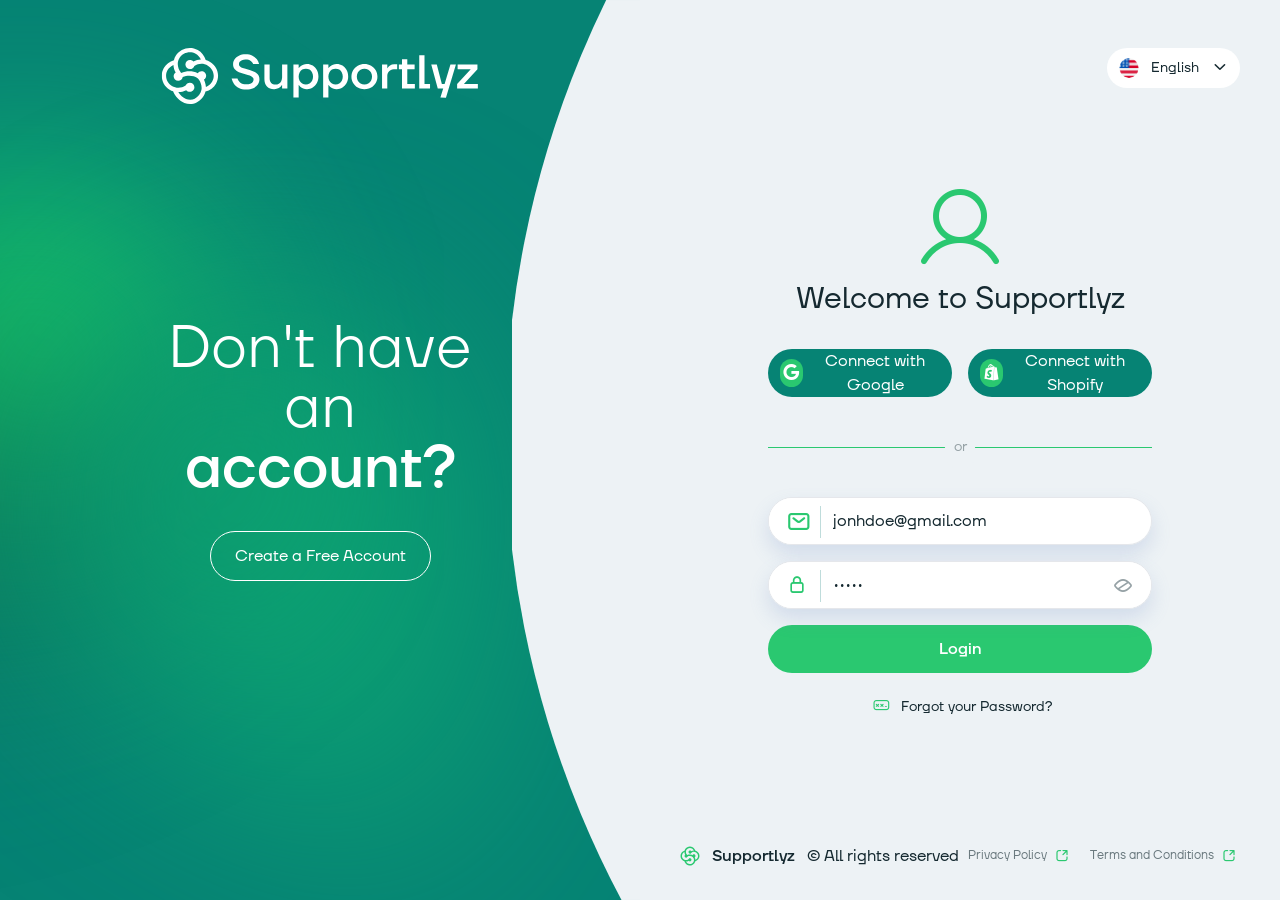
==== commit cdaa4230: "deploy 1.4" ====
--- a/src/index.html
+++ b/src/index.html
@@ -11,7 +11,7 @@
       <!-- Login -->
       <div class="flex items-center h-screen">
         <!-- Left -->
-        <div class="relative flex items-center justify-center w-2/4 h-full overflow-hidden bg-elf-green-700">
+        <div class="relative flex items-center justify-center w-2/4 h-full overflow-hidden bg-tertiary-900">
           <!-- shape Animation -->
           <div class="absolute h-[100%] overflow-hidden w-full">
             <span class="absolute top-0 w-[1600px] h-100% animate-spin-slow -left-[500px] z-10">
@@ -22,7 +22,7 @@
           <div class="absolute right-0 z-20 flex justify-center w-full top-12">
             <img src="assets/images/logo-white.svg" alt="Supportlyz Logo" class="w-80 h-14"/>
           </div>
-          <div class="relative z-20 flex flex-col items-center w-2/4">
+          <div class="relative z-40 flex flex-col items-center w-2/4">
             <h1 class="mb-8 text-6xl font-light text-center text-white">Don't have an <b class="font-medium">account?</b></h1>
             <a href="register.html">
               <button class="button-outline-white">Create a Free Account</button>
@@ -31,120 +31,123 @@
         </div>
 
         <!-- Right -->
-        <div class="relative flex items-center justify-center w-2/4 h-full bg-geyser-100">
+        <div class="relative w-2/4 h-full bg-geyser-100">
           <!-- Shape -->
-          <div class="absolute top-0 w-[180px] h-screen -left-[8rem]">
-            <img src="assets/images/shape-auth.svg" alt="shape" class="w-full h-full">
+          <div class="absolute top-0 h-screen -left-[8rem] z-20 md:w-[25%] 3xl:w-[30%]">
+            <div class="w-full h-screen bg-center bg-no-repeat bg-cover" style="background-image: url('assets/images/shape-auth.svg')"></div>
           </div>
 
-          <!-- Language -->
-          <div class="absolute text-black bg-white rounded-full right-10 top-12 hover:shadow-emerald-40">
-            <div class="flex items-center h-10 gap-3 p-3 cursor-pointer" id="language-handler">
-              <img src="assets/images/english.png" alt="shape" class="w-5 h-5 rounded-full">
-              <p class="text-sm">English</p>
-              <span class="text-xs">
-                <i class="icon-chevron"></i>
-              </span>
+          <div class="relative z-30 flex items-center justify-center w-full h-full">
+            <!-- Language -->
+            <div class="absolute transition bg-white rounded-full text-penitentiary-900 right-10 top-12 hover:shadow-secondary-40">
+              <div class="language-handler">
+                <img src="assets/images/english.png" alt="shape" class="w-5 h-5 rounded-full">
+                <p class="text-sm">English</p>
+                <span class="text-xs">
+                  <i class="icon-chevron"></i>
+                </span>
+              </div>
+
+              <!-- Language Dropdown -->
+              <div class="language-dropdown">
+                <div class="flex items-center w-full h-10 gap-3 p-3 transition rounded-full cursor-pointer hover:bg-white hover:text-secondary-900">
+                  <img src="assets/images/spanish.png" alt="shape" class="w-5 h-5 rounded-full">
+                  <p class="text-sm">Español</p>
+                </div>
+                <div class="flex items-center w-full h-10 gap-3 p-3 transition rounded-full cursor-pointer hover:bg-white hover:text-secondary-900">
+                  <img src="assets/images/france.png" alt="shape" class="w-5 h-5 rounded-full">
+                  <p class="text-sm">Francais</p>
+                </div>
+                <div class="flex items-center w-full h-10 gap-3 p-3 transition rounded-full cursor-pointer hover:bg-white hover:text-secondary-900">
+                  <img src="assets/images/italy.png" alt="shape" class="w-5 h-5 rounded-full">
+                  <p class="text-sm">Italiano</p>
+                </div>
+                <div class="flex items-center w-full h-10 gap-3 p-3 transition rounded-full cursor-pointer hover:bg-white hover:text-secondary-900">
+                  <img src="assets/images/portugal.png" alt="shape" class="w-5 h-5 rounded-full">
+                  <p class="text-sm">Portugues</p>
+                </div>
+                <div class="flex items-center w-full h-10 gap-3 p-3 transition rounded-full cursor-pointer hover:bg-white hover:text-secondary-900">
+                  <img src="assets/images/german.png" alt="shape" class="w-5 h-5 rounded-full">
+                  <p class="text-sm">Deutsch</p>
+                </div>
+              </div>
             </div>
 
-            <!-- Language Dropdown -->
-            <div class="absolute w-full top-[120%] hidden" id="language-dropdown">
-              <div class="flex items-center w-full h-10 gap-3 p-3 transition rounded-full cursor-pointer hover:bg-white hover:text-emerald-500">
-                <img src="assets/images/spanish.png" alt="shape" class="w-5 h-5 rounded-full">
-                <p class="text-sm">Español</p>
+            <!-- Form Login -->
+            <div class="relative z-20 flex items-start justify-center w-3/5">
+              <div class="flex flex-col justify-center w-full text-center">
+                <span class="relative text-8xl text-secondary-900">
+                  <i class="icon-user"></i>
+                </span>
+                <h1 class="mb-8 text-3xl text-penitentiary-900">Welcome to Supportlyz</h1>
+
+                <div class="flex items-center gap-4">
+                  <button class="w-1/2 h-12 button-connect">
+                    <span class="flex items-center justify-center rounded-full bg-secondary-900 w-7 h-7">
+                      <i class="icon-gmail"></i>
+                    </span>
+                    Connect with Google
+                  </button>
+                  <button class="w-1/2 h-12 button-connect">
+                    <span class="flex items-center justify-center rounded-full bg-secondary-900 w-7 h-7">
+                      <i class="icon-shopify"></i>
+                    </span>
+                    Connect with Shopify
+                  </button>
+                </div>
+
+                <div class="or-line">
+                  <span class="relative z-20">or</span>
+                </div>
+
+                <div class="input-container">
+                  <span class="absolute top-0 left-0 flex items-center justify-center h-12 text-xl bg-white w-14 text-secondary-900 after:content-[''] after:absolute after:top-2 after:right-1 after:w-px after:h-8 after:z-20 after:bg-tertiary-100">
+                    <i class="icon-envelope"></i>
+                  </span>
+                  <input type="text" class="input" placeholder="Email" value="jonhdoe@gmail.com">
+                </div>
+                <div class="input-container">
+                  <span class="absolute top-0 left-0 flex items-center justify-center h-12 text-xl bg-white w-14 text-secondary-900 after:content-[''] after:absolute after:top-2 after:right-1 after:w-px after:h-8 after:z-20 after:bg-tertiary-100">
+                    <i class="icon-lock"></i>
+                  </span>
+                  <input type="password" class="input" placeholder="Password" value="12345">
+                  <span class="absolute top-0 right-0 flex items-center justify-center h-12 text-xl bg-white w-14 text-secondary-900">
+                    <i class="icon-password"></i>
+                  </span>
+                </div>
+                <a href="dashboard.html">
+                  <button class="mb-5 button-secondary">Login</button>
+                </a>
+                <a href="forgotten-password.html" class="flex items-center justify-center gap-2 text-sm text-center transition cursor-pointer text-penitentiary-900 hover:text-secondary-900">
+                  <span class="text-lg text-secondary-900">
+                    <i class="icon-forgot"></i>
+                  </span>
+                  <p>
+                    Forgot your Password?
+                  </p>
+                </a>
               </div>
-              <div class="flex items-center w-full h-10 gap-3 p-3 transition rounded-full cursor-pointer hover:bg-white hover:text-emerald-500">
-                <img src="assets/images/france.png" alt="shape" class="w-5 h-5 rounded-full">
-                <p class="text-sm">Francais</p>
-              </div>
-              <div class="flex items-center w-full h-10 gap-3 p-3 transition rounded-full cursor-pointer hover:bg-white hover:text-emerald-500">
-                <img src="assets/images/italy.png" alt="shape" class="w-5 h-5 rounded-full">
-                <p class="text-sm">Italiano</p>
-              </div>
-              <div class="flex items-center w-full h-10 gap-3 p-3 transition rounded-full cursor-pointer hover:bg-white hover:text-emerald-500">
-                <img src="assets/images/portugal.png" alt="shape" class="w-5 h-5 rounded-full">
-                <p class="text-sm">Portugues</p>
-              </div>
-              <div class="flex items-center w-full h-10 gap-3 p-3 transition rounded-full cursor-pointer hover:bg-white hover:text-emerald-500">
-                <img src="assets/images/german.png" alt="shape" class="w-5 h-5 rounded-full">
-                <p class="text-sm">Deutsch</p>
+            </div>
+
+            <!-- Footer -->
+            <div class="absolute bottom-0 left-0 z-20 flex items-center justify-between w-full px-10 py-8">
+              <p class="flex items-center gap-3 text-penitentiary-900">
+                <img src="assets/images/logo-isotipe.svg" alt="isotipe" class="w-5 h-5">
+                <b class="font-medium">Supportlyz</b> © All rights reserved
+              </p>
+              <div class="flex items-center gap-4">
+                <a href="#" class="flex items-center gap-1 text-xs transition text-penitentiary-500 hover:text-secondary-900">
+                  Privacy Policy
+                  <i class="text-base icon-link text-secondary-900"></i>
+                </a>
+                <a href="#" class="flex items-center gap-1 text-xs transition text-penitentiary-500 hover:text-secondary-900">
+                  Terms and Conditions
+                  <i class="text-base icon-link text-secondary-900"></i>
+                </a>
               </div>
             </div>
           </div>
 
-          <!-- Form Login -->
-          <div class="relative z-20 flex items-start justify-center w-3/5">
-            <div class="flex flex-col justify-center w-full text-center">
-              <span class="relative text-8xl text-emerald-500">
-                <i class="icon-user"></i>
-              </span>
-              <h1 class="mb-8 text-3xl text-black">Welcome to Supportlyz</h1>
-
-              <div class="flex items-center gap-4">
-                <button class="w-1/2 h-12 button-elfgreen">
-                  <span class="flex items-center justify-center rounded-full bg-emerald-500 w-7 h-7">
-                    <i class="icon-gmail"></i>
-                  </span>
-                  Connect with Google
-                </button>
-                <button class="w-1/2 h-12 button-elfgreen">
-                  <span class="flex items-center justify-center rounded-full bg-emerald-500 w-7 h-7">
-                    <i class="icon-shopify"></i>
-                  </span>
-                  Connect with Shopify
-                </button>
-              </div>
-
-              <div class="or-line">
-                <span class="relative z-20">or</span>
-              </div>
-
-              <div class="relative h-12 mb-4 overflow-hidden rounded-full shadow-geyser-20">
-                <span class="absolute top-0 left-0 flex items-center justify-center h-12 text-xl bg-white w-14 text-emerald-500 after:content-[''] after:absolute after:top-2 after:right-1 after:w-px after:h-8 after:z-20 after:bg-gray-100">
-                  <i class="icon-envelope"></i>
-                </span>
-                <input type="text" class="w-full h-full py-3 pl-16 text-base bg-white outline-none text-emerald-500" placeholder="Email" value="jonhdoe@gmail.com">
-              </div>
-              <div class="relative h-12 mb-4 overflow-hidden rounded-full shadow-geyser-20">
-                <span class="absolute top-0 left-0 flex items-center justify-center h-12 text-xl bg-white w-14 text-emerald-500 after:content-[''] after:absolute after:top-2 after:right-1 after:w-px after:h-8 after:z-20 after:bg-gray-100">
-                  <i class="icon-lock"></i>
-                </span>
-                <input type="password" class="w-full h-full py-3 pl-16 text-base bg-white outline-none text-emerald-500" placeholder="Password" value="12345">
-                <span class="absolute top-0 right-0 flex items-center justify-center h-12 text-xl text-gray-400 bg-white w-14">
-                  <i class="icon-hide"></i>
-                </span>
-              </div>
-              <a href="dashboard.html">
-                <button class="mb-5 button-emerald">Login</button>
-              </a>
-              <a href="forgotten-password.html" class="flex items-center justify-center text-sm text-center text-black cursor-pointer">
-                <span class="text-lg text-emerald-500">
-                  <i class="icon-forgot"></i>
-                </span>
-                <p>
-                  Forgot your Password?
-                </p>
-              </a>
-            </div>
-          </div>
-
-          <!-- Footer -->
-          <div class="absolute bottom-0 left-0 flex items-center justify-between w-full px-10 py-8">
-            <p class="flex items-center gap-3 text-black">
-              <img src="assets/images/logo-isotipe.svg" alt="isotipe" class="w-5 h-5">
-              <b class="font-medium">Supportlyz</b> © All rights reserved
-            </p>
-            <div class="flex items-center gap-4">
-              <p class="flex items-center gap-1 text-xs text-gray-500">
-                Privacy Policy
-                <i class="text-base icon-link text-emerald-500"></i>
-              </p>
-              <p class="flex items-center gap-1 text-xs text-gray-500">
-                Terms and Conditions
-                <i class="text-base icon-link text-emerald-500"></i>
-              </p>
-            </div>
-          </div>
         </div>
       </div>
     </main>
--- a/src/assets/css/main.css
+++ b/src/assets/css/main.css
@@ -534,6 +534,10 @@
   --tw-backdrop-sepia:  ;
 }
 
+.pointer-events-none {
+  pointer-events: none;
+}
+
 .fixed {
   position: fixed;
 }
@@ -554,6 +558,10 @@
   left: -1rem;
 }
 
+.-left-5 {
+  left: -1.25rem;
+}
+
 .-left-\[500px\] {
   left: -500px;
 }
@@ -570,6 +578,10 @@
   right: -1rem;
 }
 
+.-right-5 {
+  right: -1.25rem;
+}
+
 .-top-1 {
   top: -0.25rem;
 }
@@ -578,10 +590,6 @@
   top: -0.5rem;
 }
 
-.-top-72 {
-  top: -18rem;
-}
-
 .bottom-0 {
   bottom: 0px;
 }
@@ -598,6 +606,10 @@
   left: 2.5rem;
 }
 
+.left-2\/4 {
+  left: 50%;
+}
+
 .right-0 {
   right: 0px;
 }
@@ -614,12 +626,16 @@
   top: 3rem;
 }
 
+.top-2\/4 {
+  top: 50%;
+}
+
 .top-6 {
   top: 1.5rem;
 }
 
-.top-\[120\%\] {
-  top: 120%;
+.z-0 {
+  z-index: 0;
 }
 
 .z-10 {
@@ -632,6 +648,10 @@
 
 .z-30 {
   z-index: 30;
+}
+
+.z-40 {
+  z-index: 40;
 }
 
 .mx-auto {
@@ -678,6 +698,10 @@
 
 .mb-8 {
   margin-bottom: 2rem;
+}
+
+.mt-px {
+  margin-top: 1px;
 }
 
 .line-clamp-2 {
@@ -695,14 +719,14 @@
   display: flex;
 }
 
+.inline-flex {
+  display: inline-flex;
+}
+
 .grid {
   display: grid;
 }
 
-.hidden {
-  display: none;
-}
-
 .h-0 {
   height: 0px;
 }
@@ -731,6 +755,10 @@
   height: 0.75rem;
 }
 
+.h-3\.5 {
+  height: 0.875rem;
+}
+
 .h-4 {
   height: 1rem;
 }
@@ -739,14 +767,14 @@
   height: 1.25rem;
 }
 
+.h-56 {
+  height: 14rem;
+}
+
 .h-6 {
   height: 1.5rem;
 }
 
-.h-60 {
-  height: 15rem;
-}
-
 .h-7 {
   height: 1.75rem;
 }
@@ -775,6 +803,14 @@
   height: 310px;
 }
 
+.h-\[32px\] {
+  height: 32px;
+}
+
+.h-\[39px\] {
+  height: 39px;
+}
+
 .h-\[420px\] {
   height: 420px;
 }
@@ -791,14 +827,6 @@
   height: 100vh;
 }
 
-.h-56 {
-  height: 14rem;
-}
-
-.max-h-\[340px\] {
-  max-height: 340px;
-}
-
 .max-h-screen {
   max-height: 100vh;
 }
@@ -863,6 +891,10 @@
   width: 0.75rem;
 }
 
+.w-3\.5 {
+  width: 0.875rem;
+}
+
 .w-3\/5 {
   width: 60%;
 }
@@ -891,14 +923,14 @@
   width: 13rem;
 }
 
+.w-56 {
+  width: 14rem;
+}
+
 .w-6 {
   width: 1.5rem;
 }
 
-.w-60 {
-  width: 15rem;
-}
-
 .w-64 {
   width: 16rem;
 }
@@ -931,10 +963,6 @@
   width: 280px;
 }
 
-.w-\[350px\] {
-  width: 350px;
-}
-
 .w-\[400px\] {
   width: 400px;
 }
@@ -943,32 +971,28 @@
   width: 450px;
 }
 
+.w-\[500px\] {
+  width: 500px;
+}
+
 .w-full {
   width: 100%;
 }
 
-.w-56 {
-  width: 14rem;
-}
-
-.w-2\/6 {
-  width: 33.333333%;
-}
-
-.w-\[250px\] {
-  width: 250px;
-}
-
-.w-\[500px\] {
-  width: 500px;
-}
-
-.min-w-\[330px\] {
-  min-width: 330px;
+.w-\[490px\] {
+  width: 490px;
+}
+
+.max-w-\[238px\] {
+  max-width: 238px;
 }
 
 .max-w-\[280px\] {
   max-width: 280px;
+}
+
+.max-w-\[341px\] {
+  max-width: 341px;
 }
 
 .max-w-\[530px\] {
@@ -984,6 +1008,20 @@
   max-width: 1536px;
 }
 
+.grow {
+  flex-grow: 1;
+}
+
+.-translate-x-2\/4 {
+  --tw-translate-x: -50%;
+  transform: translate(var(--tw-translate-x), var(--tw-translate-y)) rotate(var(--tw-rotate)) skewX(var(--tw-skew-x)) skewY(var(--tw-skew-y)) scaleX(var(--tw-scale-x)) scaleY(var(--tw-scale-y));
+}
+
+.-translate-y-2\/4 {
+  --tw-translate-y: -50%;
+  transform: translate(var(--tw-translate-x), var(--tw-translate-y)) rotate(var(--tw-rotate)) skewX(var(--tw-skew-x)) skewY(var(--tw-skew-y)) scaleX(var(--tw-scale-x)) scaleY(var(--tw-scale-y));
+}
+
 .translate-x-0 {
   --tw-translate-x: 0px;
   transform: translate(var(--tw-translate-x), var(--tw-translate-y)) rotate(var(--tw-rotate)) skewX(var(--tw-skew-x)) skewY(var(--tw-skew-y)) scaleX(var(--tw-scale-x)) scaleY(var(--tw-scale-y));
@@ -994,13 +1032,13 @@
   transform: translate(var(--tw-translate-x), var(--tw-translate-y)) rotate(var(--tw-rotate)) skewX(var(--tw-skew-x)) skewY(var(--tw-skew-y)) scaleX(var(--tw-scale-x)) scaleY(var(--tw-scale-y));
 }
 
-.translate-x-\[530px\] {
-  --tw-translate-x: 530px;
-  transform: translate(var(--tw-translate-x), var(--tw-translate-y)) rotate(var(--tw-rotate)) skewX(var(--tw-skew-x)) skewY(var(--tw-skew-y)) scaleX(var(--tw-scale-x)) scaleY(var(--tw-scale-y));
-}
-
-.translate-y-\[430px\] {
-  --tw-translate-y: 430px;
+.translate-y-5 {
+  --tw-translate-y: 1.25rem;
+  transform: translate(var(--tw-translate-x), var(--tw-translate-y)) rotate(var(--tw-rotate)) skewX(var(--tw-skew-x)) skewY(var(--tw-skew-y)) scaleX(var(--tw-scale-x)) scaleY(var(--tw-scale-y));
+}
+
+.translate-y-\[calc\(100\%\+1\.25rem\)\] {
+  --tw-translate-y: calc(100% + 1.25rem);
   transform: translate(var(--tw-translate-x), var(--tw-translate-y)) rotate(var(--tw-rotate)) skewX(var(--tw-skew-x)) skewY(var(--tw-skew-y)) scaleX(var(--tw-scale-x)) scaleY(var(--tw-scale-y));
 }
 
@@ -1033,6 +1071,12 @@
   cursor: pointer;
 }
 
+.select-none {
+  -webkit-user-select: none;
+     -moz-user-select: none;
+          user-select: none;
+}
+
 .list-none {
   list-style-type: none;
 }
@@ -1105,10 +1149,6 @@
   overflow: hidden;
 }
 
-.overflow-scroll {
-  overflow: scroll;
-}
-
 .overflow-y-auto {
   overflow-y: auto;
 }
@@ -1125,12 +1165,12 @@
   border-radius: 1.5rem;
 }
 
+.rounded-\[20px\] {
+  border-radius: 20px;
+}
+
 .rounded-full {
   border-radius: 9999px;
-}
-
-.rounded-lg {
-  border-radius: 0.5rem;
 }
 
 .rounded-xl {
@@ -1152,6 +1192,10 @@
   border-top-right-radius: 1.5rem;
 }
 
+.rounded-tl-3xl {
+  border-top-left-radius: 1.5rem;
+}
+
 .border {
   border-width: 1px;
 }
@@ -1181,16 +1225,16 @@
   border-bottom-width: 14px;
 }
 
-.border-emerald-500 {
-  --tw-border-opacity: 1;
-  border-color: rgb(42 200 112 / var(--tw-border-opacity));
-}
-
 .border-gray-300 {
   --tw-border-opacity: 1;
   border-color: rgb(209 213 219 / var(--tw-border-opacity));
 }
 
+.border-secondary-500 {
+  --tw-border-opacity: 1;
+  border-color: rgb(120 217 165 / var(--tw-border-opacity));
+}
+
 .border-white {
   --tw-border-opacity: 1;
   border-color: rgb(255 255 255 / var(--tw-border-opacity));
@@ -1201,7 +1245,7 @@
   border-right-color: transparent;
 }
 
-.border-b-emerald-500 {
+.border-b-secondary-900 {
   --tw-border-opacity: 1;
   border-bottom-color: rgb(42 200 112 / var(--tw-border-opacity));
 }
@@ -1211,48 +1255,34 @@
   border-bottom-color: rgb(255 255 255 / var(--tw-border-opacity));
 }
 
-.bg-elf-green-600 {
-  --tw-bg-opacity: 1;
-  background-color: rgb(1 160 139 / var(--tw-bg-opacity));
-}
-
-.bg-elf-green-700 {
+.bg-geyser-100 {
+  --tw-bg-opacity: 1;
+  background-color: rgb(237 242 245 / var(--tw-bg-opacity));
+}
+
+.bg-geyser-200 {
+  --tw-bg-opacity: 1;
+  background-color: rgb(217 228 234 / var(--tw-bg-opacity));
+}
+
+.bg-geyser-300 {
+  --tw-bg-opacity: 1;
+  background-color: rgb(169 195 208 / var(--tw-bg-opacity));
+}
+
+.bg-gray-300 {
+  --tw-bg-opacity: 1;
+  background-color: rgb(209 213 219 / var(--tw-bg-opacity));
+}
+
+.bg-secondary-900 {
+  --tw-bg-opacity: 1;
+  background-color: rgb(42 200 112 / var(--tw-bg-opacity));
+}
+
+.bg-tertiary-900 {
   --tw-bg-opacity: 1;
   background-color: rgb(6 131 116 / var(--tw-bg-opacity));
-}
-
-.bg-emerald-500 {
-  --tw-bg-opacity: 1;
-  background-color: rgb(42 200 112 / var(--tw-bg-opacity));
-}
-
-.bg-emerald-900 {
-  --tw-bg-opacity: 1;
-  background-color: rgb(9 107 95 / var(--tw-bg-opacity));
-}
-
-.bg-geyser-100 {
-  --tw-bg-opacity: 1;
-  background-color: rgb(237 242 245 / var(--tw-bg-opacity));
-}
-
-.bg-geyser-200 {
-  --tw-bg-opacity: 1;
-  background-color: rgb(217 228 234 / var(--tw-bg-opacity));
-}
-
-.bg-geyser-300 {
-  --tw-bg-opacity: 1;
-  background-color: rgb(169 195 208 / var(--tw-bg-opacity));
-}
-
-.bg-gray-300 {
-  --tw-bg-opacity: 1;
-  background-color: rgb(209 213 219 / var(--tw-bg-opacity));
-}
-
-.bg-transparent {
-  background-color: transparent;
 }
 
 .bg-white {
@@ -1264,12 +1294,36 @@
   --tw-bg-opacity: 0.5;
 }
 
-.bg-opacity-70 {
-  --tw-bg-opacity: 0.7;
-}
-
 .bg-gradient-to-b {
   background-image: linear-gradient(to bottom, var(--tw-gradient-stops));
+}
+
+.bg-\[url\(\'assets\/images\/shape-auth\.svg\'\)\] {
+  background-image: url('assets/images/shape-auth.svg');
+}
+
+.bg-\[url\(\'\.\/assets\/images\/shape-auth\.svg\'\)\] {
+  background-image: url('./assets/images/shape-auth.svg');
+}
+
+.bg-\[url\(\'\.\.\/assets\/images\/shape-auth\.svg\'\)\] {
+  background-image: url('../assets/images/shape-auth.svg');
+}
+
+.bg-\[url\(\'\.src\/assets\/images\/shape-auth\.svg\'\)\] {
+  background-image: url('.src/assets/images/shape-auth.svg');
+}
+
+.bg-\[url\(\'\.\/src\/assets\/images\/shape-auth\.svg\'\)\] {
+  background-image: url('./src/assets/images/shape-auth.svg');
+}
+
+.bg-\[url\(\'src\/assets\/images\/shape-auth\.svg\'\)\] {
+  background-image: url('src/assets/images/shape-auth.svg');
+}
+
+.bg-\[url\(\'\.\.\/src\/assets\/images\/shape-auth\.svg\'\)\] {
+  background-image: url('../src/assets/images/shape-auth.svg');
 }
 
 .from-\[\#13DDEA\] {
@@ -1278,28 +1332,24 @@
   --tw-gradient-stops: var(--tw-gradient-from), var(--tw-gradient-to);
 }
 
-.from-\[\#53B67E\] {
-  --tw-gradient-from: #53B67E var(--tw-gradient-from-position);
-  --tw-gradient-to: rgb(83 182 126 / 0) var(--tw-gradient-to-position);
-  --tw-gradient-stops: var(--tw-gradient-from), var(--tw-gradient-to);
-}
-
 .from-\[\#FF0000\] {
   --tw-gradient-from: #FF0000 var(--tw-gradient-from-position);
   --tw-gradient-to: rgb(255 0 0 / 0) var(--tw-gradient-to-position);
   --tw-gradient-stops: var(--tw-gradient-from), var(--tw-gradient-to);
 }
 
-.from-emerald-500 {
-  --tw-gradient-from: #2ac870 var(--tw-gradient-from-position);
+.from-secondary-700 {
+  --tw-gradient-from: #51D08B var(--tw-gradient-from-position);
+  --tw-gradient-to: rgb(81 208 139 / 0) var(--tw-gradient-to-position);
+  --tw-gradient-stops: var(--tw-gradient-from), var(--tw-gradient-to);
+}
+
+.from-secondary-900 {
+  --tw-gradient-from: #2AC870 var(--tw-gradient-from-position);
   --tw-gradient-to: rgb(42 200 112 / 0) var(--tw-gradient-to-position);
   --tw-gradient-stops: var(--tw-gradient-from), var(--tw-gradient-to);
 }
 
-.to-\[\#29C1AF\] {
-  --tw-gradient-to: #29C1AF var(--tw-gradient-to-position);
-}
-
 .to-\[\#915EFF\] {
   --tw-gradient-to: #915EFF var(--tw-gradient-to-position);
 }
@@ -1308,8 +1358,24 @@
   --tw-gradient-to: #FFBE5E var(--tw-gradient-to-position);
 }
 
-.to-elf-green-500 {
-  --tw-gradient-to: #05c7a9 var(--tw-gradient-to-position);
+.to-tertiary-700 {
+  --tw-gradient-to: #35998E var(--tw-gradient-to-position);
+}
+
+.to-tertiary-900 {
+  --tw-gradient-to: #068374 var(--tw-gradient-to-position);
+}
+
+.bg-cover {
+  background-size: cover;
+}
+
+.bg-center {
+  background-position: center;
+}
+
+.bg-no-repeat {
+  background-repeat: no-repeat;
 }
 
 .p-1 {
@@ -1330,10 +1396,6 @@
 
 .p-6 {
   padding: 1.5rem;
-}
-
-.p-7 {
-  padding: 1.75rem;
 }
 
 .p-8 {
@@ -1424,6 +1486,18 @@
   padding-bottom: 1px;
 }
 
+.pb-3 {
+  padding-bottom: 0.75rem;
+}
+
+.pb-3\.5 {
+  padding-bottom: 0.875rem;
+}
+
+.pb-5 {
+  padding-bottom: 1.25rem;
+}
+
 .pl-10 {
   padding-left: 2.5rem;
 }
@@ -1432,8 +1506,20 @@
   padding-left: 4rem;
 }
 
+.pl-2 {
+  padding-left: 0.5rem;
+}
+
 .pl-\[60px\] {
   padding-left: 60px;
+}
+
+.ps-6 {
+  padding-inline-start: 1.5rem;
+}
+
+.pt-7 {
+  padding-top: 1.75rem;
 }
 
 .text-left {
@@ -1518,6 +1604,10 @@
   font-weight: 500;
 }
 
+.font-semibold {
+  font-weight: 600;
+}
+
 .capitalize {
   text-transform: capitalize;
 }
@@ -1530,36 +1620,35 @@
   line-height: 1;
 }
 
-.text-black {
-  --tw-text-opacity: 1;
-  color: rgb(0 0 0 / var(--tw-text-opacity));
-}
-
-.text-emerald-400 {
-  --tw-text-opacity: 1;
-  color: rgb(80 216 139 / var(--tw-text-opacity));
-}
-
-.text-emerald-500 {
+.tracking-\[0\.1px\] {
+  letter-spacing: 0.1px;
+}
+
+.text-penitentiary-400 {
+  --tw-text-opacity: 1;
+  color: rgb(150 162 166 / var(--tw-text-opacity));
+}
+
+.text-penitentiary-500 {
+  --tw-text-opacity: 1;
+  color: rgb(107 122 127 / var(--tw-text-opacity));
+}
+
+.text-penitentiary-600 {
+  --tw-text-opacity: 1;
+  color: rgb(86 102 107 / var(--tw-text-opacity));
+}
+
+.text-penitentiary-900 {
+  --tw-text-opacity: 1;
+  color: rgb(21 41 48 / var(--tw-text-opacity));
+}
+
+.text-secondary-900 {
   --tw-text-opacity: 1;
   color: rgb(42 200 112 / var(--tw-text-opacity));
 }
 
-.text-gray-400 {
-  --tw-text-opacity: 1;
-  color: rgb(156 163 175 / var(--tw-text-opacity));
-}
-
-.text-gray-500 {
-  --tw-text-opacity: 1;
-  color: rgb(107 114 128 / var(--tw-text-opacity));
-}
-
-.text-gray-600 {
-  --tw-text-opacity: 1;
-  color: rgb(75 85 99 / var(--tw-text-opacity));
-}
-
 .text-slate-500 {
   --tw-text-opacity: 1;
   color: rgb(100 116 139 / var(--tw-text-opacity));
@@ -1568,23 +1657,13 @@
 .text-white {
   --tw-text-opacity: 1;
   color: rgb(255 255 255 / var(--tw-text-opacity));
-}
-
-.placeholder-gray-400::-moz-placeholder {
-  --tw-placeholder-opacity: 1;
-  color: rgb(156 163 175 / var(--tw-placeholder-opacity));
-}
-
-.placeholder-gray-400::placeholder {
-  --tw-placeholder-opacity: 1;
-  color: rgb(156 163 175 / var(--tw-placeholder-opacity));
 }
 
 .opacity-0 {
   opacity: 0;
 }
 
-.shadow-geyser-20 {
+.shadow-gray-20 {
   --tw-shadow: 0 10px 20px rgba(104, 134, 193, 0.20);
   --tw-shadow-colored: 0 10px 20px var(--tw-shadow-color);
   box-shadow: var(--tw-ring-offset-shadow, 0 0 #0000), var(--tw-ring-shadow, 0 0 #0000), var(--tw-shadow);
@@ -1603,6 +1682,22 @@
   transition-duration: 150ms;
 }
 
+.transition-all {
+  transition-property: all;
+  transition-timing-function: cubic-bezier(0.4, 0, 0.2, 1);
+  transition-duration: 150ms;
+}
+
+.transition-opacity {
+  transition-property: opacity;
+  transition-timing-function: cubic-bezier(0.4, 0, 0.2, 1);
+  transition-duration: 150ms;
+}
+
+.duration-500 {
+  transition-duration: 500ms;
+}
+
 @font-face {
   font-family: "TT Firs Neue Trial Var Roman";
 
@@ -1626,7 +1721,7 @@
 body {
   height: 100%;
   --tw-bg-opacity: 1;
-  background-color: rgb(217 228 234 / var(--tw-bg-opacity));
+  background-color: rgb(237 242 245 / var(--tw-bg-opacity));
   font-size: 1rem;
   line-height: 1.5rem;
   font-family: "TT Firs Neue Trial Var Roman";
@@ -1937,6 +2032,12 @@
 
 /* '' */
 
+.icon-show:before {
+  content: '\e82f';
+}
+
+/* '' */
+
 /************* Buttons ***********/
 
 /* Button Icon */
@@ -1963,8 +2064,8 @@
   transition-property: color, background-color, border-color, text-decoration-color, fill, stroke, opacity, box-shadow, transform, filter, backdrop-filter;
   transition-property: color, background-color, border-color, text-decoration-color, fill, stroke, opacity, box-shadow, transform, filter, backdrop-filter, -webkit-backdrop-filter;
   transition-timing-function: cubic-bezier(0.4, 0, 0.2, 1);
-  transition-duration: 150ms;
   transition-delay: 100ms;
+  transition-duration: 500ms;
 }
 
 .button-icon:hover {
@@ -1975,6 +2076,32 @@
   --tw-shadow: 0 10px 20px rgba(42, 200, 112, 0.4);
   --tw-shadow-colored: 0 10px 20px var(--tw-shadow-color);
   box-shadow: var(--tw-ring-offset-shadow, 0 0 #0000), var(--tw-ring-shadow, 0 0 #0000), var(--tw-shadow);
+}
+
+.button-icon-is-active {
+  display: flex;
+  height: 3.5rem;
+  width: 3.5rem;
+  cursor: pointer;
+  align-items: center;
+  justify-content: center;
+  border-radius: 9999px;
+  --tw-bg-opacity: 1;
+  background-color: rgb(42 200 112 / var(--tw-bg-opacity));
+  text-align: center;
+  font-size: 1.5rem;
+  line-height: 2rem;
+  --tw-text-opacity: 1;
+  color: rgb(255 255 255 / var(--tw-text-opacity));
+  --tw-shadow: 0 10px 20px rgba(42, 200, 112, 0.4);
+  --tw-shadow-colored: 0 10px 20px var(--tw-shadow-color);
+  box-shadow: var(--tw-ring-offset-shadow, 0 0 #0000), var(--tw-ring-shadow, 0 0 #0000), var(--tw-shadow);
+  transition-property: color, background-color, border-color, text-decoration-color, fill, stroke, opacity, box-shadow, transform, filter, -webkit-backdrop-filter;
+  transition-property: color, background-color, border-color, text-decoration-color, fill, stroke, opacity, box-shadow, transform, filter, backdrop-filter;
+  transition-property: color, background-color, border-color, text-decoration-color, fill, stroke, opacity, box-shadow, transform, filter, backdrop-filter, -webkit-backdrop-filter;
+  transition-timing-function: cubic-bezier(0.4, 0, 0.2, 1);
+  transition-delay: 100ms;
+  transition-duration: 500ms;
 }
 
 .button-icon-small {
@@ -1999,8 +2126,8 @@
   transition-property: color, background-color, border-color, text-decoration-color, fill, stroke, opacity, box-shadow, transform, filter, backdrop-filter;
   transition-property: color, background-color, border-color, text-decoration-color, fill, stroke, opacity, box-shadow, transform, filter, backdrop-filter, -webkit-backdrop-filter;
   transition-timing-function: cubic-bezier(0.4, 0, 0.2, 1);
-  transition-duration: 150ms;
   transition-delay: 100ms;
+  transition-duration: 500ms;
 }
 
 .button-icon-small:hover {
@@ -2023,7 +2150,7 @@
   border-radius: 9999px;
   border-width: 1px;
   --tw-border-opacity: 1;
-  border-color: rgb(42 200 112 / var(--tw-border-opacity));
+  border-color: rgb(120 217 165 / var(--tw-border-opacity));
   background-color: transparent;
   text-align: center;
   font-size: 1.5rem;
@@ -2037,8 +2164,8 @@
   transition-property: color, background-color, border-color, text-decoration-color, fill, stroke, opacity, box-shadow, transform, filter, backdrop-filter;
   transition-property: color, background-color, border-color, text-decoration-color, fill, stroke, opacity, box-shadow, transform, filter, backdrop-filter, -webkit-backdrop-filter;
   transition-timing-function: cubic-bezier(0.4, 0, 0.2, 1);
-  transition-duration: 150ms;
   transition-delay: 100ms;
+  transition-duration: 500ms;
 }
 
 .button-icon-outline:hover {
@@ -2067,13 +2194,20 @@
   padding-bottom: 0.5rem;
   font-size: 0.875rem;
   line-height: 1.25rem;
-  --tw-text-opacity: 1;
-  color: rgb(0 0 0 / var(--tw-text-opacity));
+  font-weight: 500;
+  --tw-text-opacity: 1;
+  color: rgb(21 41 48 / var(--tw-text-opacity));
+  transition-property: color, background-color, border-color, text-decoration-color, fill, stroke, opacity, box-shadow, transform, filter, -webkit-backdrop-filter;
+  transition-property: color, background-color, border-color, text-decoration-color, fill, stroke, opacity, box-shadow, transform, filter, backdrop-filter;
+  transition-property: color, background-color, border-color, text-decoration-color, fill, stroke, opacity, box-shadow, transform, filter, backdrop-filter, -webkit-backdrop-filter;
+  transition-timing-function: cubic-bezier(0.4, 0, 0.2, 1);
+  transition-delay: 100ms;
+  transition-duration: 500ms;
 }
 
 .button-gray-small:hover {
   --tw-bg-opacity: 1;
-  background-color: rgb(27 158 85 / var(--tw-bg-opacity));
+  background-color: rgb(42 200 112 / var(--tw-bg-opacity));
   --tw-text-opacity: 1;
   color: rgb(255 255 255 / var(--tw-text-opacity));
   --tw-shadow: 0 10px 20px rgba(42, 200, 112, 0.4);
@@ -2081,7 +2215,7 @@
   box-shadow: var(--tw-ring-offset-shadow, 0 0 #0000), var(--tw-ring-shadow, 0 0 #0000), var(--tw-shadow);
 }
 
-.button-emerald-small {
+.button-secondary-small {
   display: flex;
   width: 100%;
   cursor: pointer;
@@ -2095,13 +2229,20 @@
   padding-bottom: 0.5rem;
   font-size: 0.875rem;
   line-height: 1.25rem;
+  font-weight: 500;
   --tw-text-opacity: 1;
   color: rgb(255 255 255 / var(--tw-text-opacity));
-}
-
-.button-emerald-small:hover {
-  --tw-bg-opacity: 1;
-  background-color: rgb(27 158 85 / var(--tw-bg-opacity));
+  transition-property: color, background-color, border-color, text-decoration-color, fill, stroke, opacity, box-shadow, transform, filter, -webkit-backdrop-filter;
+  transition-property: color, background-color, border-color, text-decoration-color, fill, stroke, opacity, box-shadow, transform, filter, backdrop-filter;
+  transition-property: color, background-color, border-color, text-decoration-color, fill, stroke, opacity, box-shadow, transform, filter, backdrop-filter, -webkit-backdrop-filter;
+  transition-timing-function: cubic-bezier(0.4, 0, 0.2, 1);
+  transition-delay: 100ms;
+  transition-duration: 500ms;
+}
+
+.button-secondary-small:hover {
+  --tw-bg-opacity: 1;
+  background-color: rgb(6 131 116 / var(--tw-bg-opacity));
   --tw-shadow: 0 10px 20px rgba(42, 200, 112, 0.4);
   --tw-shadow-colored: 0 10px 20px var(--tw-shadow-color);
   box-shadow: var(--tw-ring-offset-shadow, 0 0 #0000), var(--tw-ring-shadow, 0 0 #0000), var(--tw-shadow);
@@ -2121,13 +2262,20 @@
   padding-bottom: 0.5rem;
   font-size: 0.875rem;
   line-height: 1.25rem;
+  font-weight: 500;
   --tw-text-opacity: 1;
   color: rgb(255 255 255 / var(--tw-text-opacity));
+  transition-property: color, background-color, border-color, text-decoration-color, fill, stroke, opacity, box-shadow, transform, filter, -webkit-backdrop-filter;
+  transition-property: color, background-color, border-color, text-decoration-color, fill, stroke, opacity, box-shadow, transform, filter, backdrop-filter;
+  transition-property: color, background-color, border-color, text-decoration-color, fill, stroke, opacity, box-shadow, transform, filter, backdrop-filter, -webkit-backdrop-filter;
+  transition-timing-function: cubic-bezier(0.4, 0, 0.2, 1);
+  transition-delay: 100ms;
+  transition-duration: 500ms;
 }
 
 .button-white-small:hover {
   --tw-bg-opacity: 1;
-  background-color: rgb(27 158 85 / var(--tw-bg-opacity));
+  background-color: rgb(42 200 112 / var(--tw-bg-opacity));
   --tw-shadow: 0 10px 20px rgba(42, 200, 112, 0.4);
   --tw-shadow-colored: 0 10px 20px var(--tw-shadow-color);
   box-shadow: var(--tw-ring-offset-shadow, 0 0 #0000), var(--tw-ring-shadow, 0 0 #0000), var(--tw-shadow);
@@ -2147,6 +2295,12 @@
   line-height: 1.5rem;
   --tw-text-opacity: 1;
   color: rgb(255 255 255 / var(--tw-text-opacity));
+  transition-property: color, background-color, border-color, text-decoration-color, fill, stroke, opacity, box-shadow, transform, filter, -webkit-backdrop-filter;
+  transition-property: color, background-color, border-color, text-decoration-color, fill, stroke, opacity, box-shadow, transform, filter, backdrop-filter;
+  transition-property: color, background-color, border-color, text-decoration-color, fill, stroke, opacity, box-shadow, transform, filter, backdrop-filter, -webkit-backdrop-filter;
+  transition-timing-function: cubic-bezier(0.4, 0, 0.2, 1);
+  transition-delay: 100ms;
+  transition-duration: 500ms;
 }
 
 .button-outline-white:hover {
@@ -2159,7 +2313,7 @@
   box-shadow: var(--tw-ring-offset-shadow, 0 0 #0000), var(--tw-ring-shadow, 0 0 #0000), var(--tw-shadow);
 }
 
-.button-emerald {
+.button-secondary {
   display: flex;
   width: 100%;
   cursor: pointer;
@@ -2175,47 +2329,59 @@
   padding-bottom: 0.75rem;
   font-size: 1rem;
   line-height: 1.5rem;
+  font-weight: 500;
   --tw-text-opacity: 1;
   color: rgb(255 255 255 / var(--tw-text-opacity));
-}
-
-.button-emerald:hover {
-  --tw-bg-opacity: 1;
-  background-color: rgb(27 158 85 / var(--tw-bg-opacity));
+  transition-property: color, background-color, border-color, text-decoration-color, fill, stroke, opacity, box-shadow, transform, filter, -webkit-backdrop-filter;
+  transition-property: color, background-color, border-color, text-decoration-color, fill, stroke, opacity, box-shadow, transform, filter, backdrop-filter;
+  transition-property: color, background-color, border-color, text-decoration-color, fill, stroke, opacity, box-shadow, transform, filter, backdrop-filter, -webkit-backdrop-filter;
+  transition-timing-function: cubic-bezier(0.4, 0, 0.2, 1);
+  transition-delay: 100ms;
+  transition-duration: 500ms;
+}
+
+.button-secondary:hover {
+  --tw-bg-opacity: 1;
+  background-color: rgb(6 131 116 / var(--tw-bg-opacity));
   --tw-shadow: 0 10px 20px rgba(42, 200, 112, 0.4);
   --tw-shadow-colored: 0 10px 20px var(--tw-shadow-color);
   box-shadow: var(--tw-ring-offset-shadow, 0 0 #0000), var(--tw-ring-shadow, 0 0 #0000), var(--tw-shadow);
 }
 
-.button-elfgreen {
+.button-connect {
   display: flex;
   width: 100%;
   cursor: pointer;
   align-items: center;
-  justify-content: center;
   gap: 0.5rem;
   border-radius: 9999px;
   --tw-bg-opacity: 1;
   background-color: rgb(6 131 116 / var(--tw-bg-opacity));
-  padding-left: 1.5rem;
-  padding-right: 1.5rem;
+  padding-left: 0.75rem;
+  padding-right: 0.75rem;
   padding-top: 0.75rem;
   padding-bottom: 0.75rem;
   font-size: 1rem;
   line-height: 1.5rem;
   --tw-text-opacity: 1;
   color: rgb(255 255 255 / var(--tw-text-opacity));
-}
-
-.button-elfgreen:hover {
-  --tw-bg-opacity: 1;
-  background-color: rgb(27 158 85 / var(--tw-bg-opacity));
+  transition-property: color, background-color, border-color, text-decoration-color, fill, stroke, opacity, box-shadow, transform, filter, -webkit-backdrop-filter;
+  transition-property: color, background-color, border-color, text-decoration-color, fill, stroke, opacity, box-shadow, transform, filter, backdrop-filter;
+  transition-property: color, background-color, border-color, text-decoration-color, fill, stroke, opacity, box-shadow, transform, filter, backdrop-filter, -webkit-backdrop-filter;
+  transition-timing-function: cubic-bezier(0.4, 0, 0.2, 1);
+  transition-delay: 100ms;
+  transition-duration: 500ms;
+}
+
+.button-connect:hover {
+  --tw-bg-opacity: 1;
+  background-color: rgb(42 200 112 / var(--tw-bg-opacity));
   --tw-shadow: 0 10px 20px rgba(42, 200, 112, 0.4);
   --tw-shadow-colored: 0 10px 20px var(--tw-shadow-color);
   box-shadow: var(--tw-ring-offset-shadow, 0 0 #0000), var(--tw-ring-shadow, 0 0 #0000), var(--tw-shadow);
 }
 
-.button-elfgreen-light {
+.button-tertiary-light {
   display: flex;
   width: 100%;
   cursor: pointer;
@@ -2233,11 +2399,17 @@
   line-height: 1.5rem;
   --tw-text-opacity: 1;
   color: rgb(6 131 116 / var(--tw-text-opacity));
-}
-
-.button-elfgreen-light:hover {
-  --tw-bg-opacity: 1;
-  background-color: rgb(27 158 85 / var(--tw-bg-opacity));
+  transition-property: color, background-color, border-color, text-decoration-color, fill, stroke, opacity, box-shadow, transform, filter, -webkit-backdrop-filter;
+  transition-property: color, background-color, border-color, text-decoration-color, fill, stroke, opacity, box-shadow, transform, filter, backdrop-filter;
+  transition-property: color, background-color, border-color, text-decoration-color, fill, stroke, opacity, box-shadow, transform, filter, backdrop-filter, -webkit-backdrop-filter;
+  transition-timing-function: cubic-bezier(0.4, 0, 0.2, 1);
+  transition-delay: 100ms;
+  transition-duration: 500ms;
+}
+
+.button-tertiary-light:hover {
+  --tw-bg-opacity: 1;
+  background-color: rgb(42 200 112 / var(--tw-bg-opacity));
   --tw-text-opacity: 1;
   color: rgb(255 255 255 / var(--tw-text-opacity));
   --tw-shadow: 0 10px 20px rgba(42, 200, 112, 0.4);
@@ -2257,6 +2429,44 @@
   border-radius: 9999px;
   --tw-bg-opacity: 1;
   background-color: rgb(255 255 255 / var(--tw-bg-opacity));
+  --tw-text-opacity: 1;
+  color: rgb(150 162 166 / var(--tw-text-opacity));
+  transition-property: color, background-color, border-color, text-decoration-color, fill, stroke, opacity, box-shadow, transform, filter, -webkit-backdrop-filter;
+  transition-property: color, background-color, border-color, text-decoration-color, fill, stroke, opacity, box-shadow, transform, filter, backdrop-filter;
+  transition-property: color, background-color, border-color, text-decoration-color, fill, stroke, opacity, box-shadow, transform, filter, backdrop-filter, -webkit-backdrop-filter;
+  transition-timing-function: cubic-bezier(0.4, 0, 0.2, 1);
+  transition-duration: 150ms;
+}
+
+.search:hover {
+  --tw-shadow: 0 10px 20px rgba(104, 134, 193, 0.20);
+  --tw-shadow-colored: 0 10px 20px var(--tw-shadow-color);
+  box-shadow: var(--tw-ring-offset-shadow, 0 0 #0000), var(--tw-ring-shadow, 0 0 #0000), var(--tw-shadow);
+}
+
+.search-is-active {
+  position: relative;
+  display: flex;
+  height: 3.5rem;
+  width: 40%;
+  align-items: center;
+  overflow: hidden;
+  border-radius: 9999px;
+  border-width: 1px;
+  --tw-border-opacity: 1;
+  border-color: rgb(42 200 112 / var(--tw-border-opacity));
+  --tw-bg-opacity: 1;
+  background-color: rgb(255 255 255 / var(--tw-bg-opacity));
+  --tw-text-opacity: 1;
+  color: rgb(42 200 112 / var(--tw-text-opacity));
+  --tw-shadow: 0 10px 20px rgba(42, 200, 112, 0.4);
+  --tw-shadow-colored: 0 10px 20px var(--tw-shadow-color);
+  box-shadow: var(--tw-ring-offset-shadow, 0 0 #0000), var(--tw-ring-shadow, 0 0 #0000), var(--tw-shadow);
+  transition-property: color, background-color, border-color, text-decoration-color, fill, stroke, opacity, box-shadow, transform, filter, -webkit-backdrop-filter;
+  transition-property: color, background-color, border-color, text-decoration-color, fill, stroke, opacity, box-shadow, transform, filter, backdrop-filter;
+  transition-property: color, background-color, border-color, text-decoration-color, fill, stroke, opacity, box-shadow, transform, filter, backdrop-filter, -webkit-backdrop-filter;
+  transition-timing-function: cubic-bezier(0.4, 0, 0.2, 1);
+  transition-duration: 150ms;
 }
 
 .search-icon {
@@ -2279,9 +2489,34 @@
   height: 1.75rem;
   width: 1px;
   --tw-bg-opacity: 1;
-  background-color: rgb(221 251 233 / var(--tw-bg-opacity));
+  background-color: rgb(198 234 218 / var(--tw-bg-opacity));
   --tw-content: '';
   content: var(--tw-content);
+}
+
+.search-input {
+  height: 100%;
+  width: 100%;
+  background-color: transparent;
+  padding-left: 1rem;
+  padding-right: 1rem;
+  --tw-text-opacity: 1;
+  color: rgb(21 41 48 / var(--tw-text-opacity));
+}
+
+.search-input::-moz-placeholder {
+  --tw-placeholder-opacity: 1;
+  color: rgb(193 207 209 / var(--tw-placeholder-opacity));
+}
+
+.search-input::placeholder {
+  --tw-placeholder-opacity: 1;
+  color: rgb(193 207 209 / var(--tw-placeholder-opacity));
+}
+
+.search-input {
+  outline: 2px solid transparent;
+  outline-offset: 2px;
 }
 
 /************* Account ***********/
@@ -2293,6 +2528,8 @@
   --tw-bg-opacity: 1;
   background-color: rgb(255 255 255 / var(--tw-bg-opacity));
   padding: 0.5rem;
+  --tw-text-opacity: 1;
+  color: rgb(21 41 48 / var(--tw-text-opacity));
   --tw-shadow: 0 10px 20px rgba(104, 134, 193, 0.10);
   --tw-shadow-colored: 0 10px 20px var(--tw-shadow-color);
   box-shadow: var(--tw-ring-offset-shadow, 0 0 #0000), var(--tw-ring-shadow, 0 0 #0000), var(--tw-shadow);
@@ -2301,15 +2538,203 @@
   transition-property: color, background-color, border-color, text-decoration-color, fill, stroke, opacity, box-shadow, transform, filter, backdrop-filter, -webkit-backdrop-filter;
   transition-timing-function: cubic-bezier(0.4, 0, 0.2, 1);
   transition-duration: 150ms;
-  transition-delay: 100ms;
 }
 
 .account:hover {
-  --tw-bg-opacity: 1;
-  background-color: rgb(42 200 112 / var(--tw-bg-opacity));
   --tw-shadow: 0 10px 20px rgba(42, 200, 112, 0.4);
   --tw-shadow-colored: 0 10px 20px var(--tw-shadow-color);
   box-shadow: var(--tw-ring-offset-shadow, 0 0 #0000), var(--tw-ring-shadow, 0 0 #0000), var(--tw-shadow);
+}
+
+.account-is-active {
+  position: relative;
+  cursor: pointer;
+  border-radius: 9999px;
+  --tw-bg-opacity: 1;
+  background-color: rgb(42 200 112 / var(--tw-bg-opacity));
+  padding: 0.5rem;
+  --tw-text-opacity: 1;
+  color: rgb(255 255 255 / var(--tw-text-opacity));
+  --tw-shadow: 0 10px 20px rgba(104, 134, 193, 0.10);
+  --tw-shadow-colored: 0 10px 20px var(--tw-shadow-color);
+  box-shadow: var(--tw-ring-offset-shadow, 0 0 #0000), var(--tw-ring-shadow, 0 0 #0000), var(--tw-shadow);
+  transition-property: color, background-color, border-color, text-decoration-color, fill, stroke, opacity, box-shadow, transform, filter, -webkit-backdrop-filter;
+  transition-property: color, background-color, border-color, text-decoration-color, fill, stroke, opacity, box-shadow, transform, filter, backdrop-filter;
+  transition-property: color, background-color, border-color, text-decoration-color, fill, stroke, opacity, box-shadow, transform, filter, backdrop-filter, -webkit-backdrop-filter;
+  transition-timing-function: cubic-bezier(0.4, 0, 0.2, 1);
+  transition-duration: 150ms;
+}
+
+.account-is-active:hover {
+  --tw-shadow: 0 10px 20px rgba(42, 200, 112, 0.4);
+  --tw-shadow-colored: 0 10px 20px var(--tw-shadow-color);
+  box-shadow: var(--tw-ring-offset-shadow, 0 0 #0000), var(--tw-ring-shadow, 0 0 #0000), var(--tw-shadow);
+}
+
+.account-handler {
+  display: flex;
+  align-items: center;
+  gap: 0.75rem;
+}
+
+.account-dropdown {
+  visibility: hidden;
+  position: absolute;
+  top: 120%;
+  left: -1rem;
+  z-index: 10;
+  width: 280px;
+  --tw-translate-y: -50px;
+  transform: translate(var(--tw-translate-x), var(--tw-translate-y)) rotate(var(--tw-rotate)) skewX(var(--tw-skew-x)) skewY(var(--tw-skew-y)) scaleX(var(--tw-scale-x)) scaleY(var(--tw-scale-y));
+  overflow: hidden;
+  border-radius: 1rem;
+  background-color: rgb(255 255 255 / var(--tw-bg-opacity));
+  --tw-bg-opacity: 0.3;
+  opacity: 0;
+  --tw-backdrop-blur: blur(12px);
+  -webkit-backdrop-filter: var(--tw-backdrop-blur) var(--tw-backdrop-brightness) var(--tw-backdrop-contrast) var(--tw-backdrop-grayscale) var(--tw-backdrop-hue-rotate) var(--tw-backdrop-invert) var(--tw-backdrop-opacity) var(--tw-backdrop-saturate) var(--tw-backdrop-sepia);
+          backdrop-filter: var(--tw-backdrop-blur) var(--tw-backdrop-brightness) var(--tw-backdrop-contrast) var(--tw-backdrop-grayscale) var(--tw-backdrop-hue-rotate) var(--tw-backdrop-invert) var(--tw-backdrop-opacity) var(--tw-backdrop-saturate) var(--tw-backdrop-sepia);
+  transition-property: color, background-color, border-color, text-decoration-color, fill, stroke, opacity, box-shadow, transform, filter, -webkit-backdrop-filter;
+  transition-property: color, background-color, border-color, text-decoration-color, fill, stroke, opacity, box-shadow, transform, filter, backdrop-filter;
+  transition-property: color, background-color, border-color, text-decoration-color, fill, stroke, opacity, box-shadow, transform, filter, backdrop-filter, -webkit-backdrop-filter;
+  transition-timing-function: cubic-bezier(0.4, 0, 0.2, 1);
+  transition-duration: 150ms;
+}
+
+.account-dropdown-is-active {
+  visibility: visible;
+  position: absolute;
+  top: 120%;
+  left: -1rem;
+  z-index: 10;
+  width: 280px;
+  --tw-translate-y: 0px;
+  transform: translate(var(--tw-translate-x), var(--tw-translate-y)) rotate(var(--tw-rotate)) skewX(var(--tw-skew-x)) skewY(var(--tw-skew-y)) scaleX(var(--tw-scale-x)) scaleY(var(--tw-scale-y));
+  overflow: hidden;
+  border-radius: 1rem;
+  background-color: rgb(255 255 255 / var(--tw-bg-opacity));
+  --tw-bg-opacity: 0.3;
+  opacity: 1;
+  --tw-backdrop-blur: blur(12px);
+  -webkit-backdrop-filter: var(--tw-backdrop-blur) var(--tw-backdrop-brightness) var(--tw-backdrop-contrast) var(--tw-backdrop-grayscale) var(--tw-backdrop-hue-rotate) var(--tw-backdrop-invert) var(--tw-backdrop-opacity) var(--tw-backdrop-saturate) var(--tw-backdrop-sepia);
+          backdrop-filter: var(--tw-backdrop-blur) var(--tw-backdrop-brightness) var(--tw-backdrop-contrast) var(--tw-backdrop-grayscale) var(--tw-backdrop-hue-rotate) var(--tw-backdrop-invert) var(--tw-backdrop-opacity) var(--tw-backdrop-saturate) var(--tw-backdrop-sepia);
+  transition-property: color, background-color, border-color, text-decoration-color, fill, stroke, opacity, box-shadow, transform, filter, -webkit-backdrop-filter;
+  transition-property: color, background-color, border-color, text-decoration-color, fill, stroke, opacity, box-shadow, transform, filter, backdrop-filter;
+  transition-property: color, background-color, border-color, text-decoration-color, fill, stroke, opacity, box-shadow, transform, filter, backdrop-filter, -webkit-backdrop-filter;
+  transition-timing-function: cubic-bezier(0.4, 0, 0.2, 1);
+  transition-duration: 150ms;
+}
+
+/************* Status ***********/
+
+.status {
+  margin-bottom: 0.75rem;
+  display: flex;
+  height: 2.5rem;
+  align-items: center;
+  justify-content: space-between;
+  border-radius: 9999px;
+  border-width: 2px;
+  --tw-border-opacity: 1;
+  border-color: rgb(120 217 165 / var(--tw-border-opacity));
+  padding-left: 1rem;
+  padding-right: 1rem;
+  --tw-text-opacity: 1;
+  color: rgb(42 200 112 / var(--tw-text-opacity));
+}
+
+.status-dropdown {
+  visibility: hidden;
+  position: absolute;
+  top: 120%;
+  width: 100%;
+  --tw-translate-y: -50px;
+  transform: translate(var(--tw-translate-x), var(--tw-translate-y)) rotate(var(--tw-rotate)) skewX(var(--tw-skew-x)) skewY(var(--tw-skew-y)) scaleX(var(--tw-scale-x)) scaleY(var(--tw-scale-y));
+  border-radius: 1.5rem;
+  --tw-bg-opacity: 1;
+  background-color: rgb(255 255 255 / var(--tw-bg-opacity));
+  padding: 0.75rem;
+  opacity: 0;
+  --tw-shadow: 0 10px 20px rgba(104, 134, 193, 0.20);
+  --tw-shadow-colored: 0 10px 20px var(--tw-shadow-color);
+  box-shadow: var(--tw-ring-offset-shadow, 0 0 #0000), var(--tw-ring-shadow, 0 0 #0000), var(--tw-shadow);
+  transition-property: color, background-color, border-color, text-decoration-color, fill, stroke, opacity, box-shadow, transform, filter, -webkit-backdrop-filter;
+  transition-property: color, background-color, border-color, text-decoration-color, fill, stroke, opacity, box-shadow, transform, filter, backdrop-filter;
+  transition-property: color, background-color, border-color, text-decoration-color, fill, stroke, opacity, box-shadow, transform, filter, backdrop-filter, -webkit-backdrop-filter;
+  transition-timing-function: cubic-bezier(0.4, 0, 0.2, 1);
+  transition-duration: 150ms;
+}
+
+.status-dropdown-is-active {
+  visibility: visible;
+  position: absolute;
+  top: 120%;
+  width: 100%;
+  --tw-translate-y: -0px;
+  transform: translate(var(--tw-translate-x), var(--tw-translate-y)) rotate(var(--tw-rotate)) skewX(var(--tw-skew-x)) skewY(var(--tw-skew-y)) scaleX(var(--tw-scale-x)) scaleY(var(--tw-scale-y));
+  border-radius: 1.5rem;
+  --tw-bg-opacity: 1;
+  background-color: rgb(255 255 255 / var(--tw-bg-opacity));
+  padding: 0.75rem;
+  opacity: 1;
+  --tw-shadow: 0 10px 20px rgba(104, 134, 193, 0.20);
+  --tw-shadow-colored: 0 10px 20px var(--tw-shadow-color);
+  box-shadow: var(--tw-ring-offset-shadow, 0 0 #0000), var(--tw-ring-shadow, 0 0 #0000), var(--tw-shadow);
+  transition-property: color, background-color, border-color, text-decoration-color, fill, stroke, opacity, box-shadow, transform, filter, -webkit-backdrop-filter;
+  transition-property: color, background-color, border-color, text-decoration-color, fill, stroke, opacity, box-shadow, transform, filter, backdrop-filter;
+  transition-property: color, background-color, border-color, text-decoration-color, fill, stroke, opacity, box-shadow, transform, filter, backdrop-filter, -webkit-backdrop-filter;
+  transition-timing-function: cubic-bezier(0.4, 0, 0.2, 1);
+  transition-duration: 150ms;
+}
+
+/************* Notifications ***********/
+
+.notification-center {
+  visibility: hidden;
+  position: absolute;
+  top: 120%;
+  right: 0px;
+  z-index: 10;
+  min-width: 330px;
+  --tw-translate-y: -50px;
+  transform: translate(var(--tw-translate-x), var(--tw-translate-y)) rotate(var(--tw-rotate)) skewX(var(--tw-skew-x)) skewY(var(--tw-skew-y)) scaleX(var(--tw-scale-x)) scaleY(var(--tw-scale-y));
+  border-radius: 1rem;
+  background-color: rgb(255 255 255 / var(--tw-bg-opacity));
+  --tw-bg-opacity: 0.5;
+  padding: 1rem;
+  opacity: 0;
+  --tw-backdrop-blur: blur(4px);
+  -webkit-backdrop-filter: var(--tw-backdrop-blur) var(--tw-backdrop-brightness) var(--tw-backdrop-contrast) var(--tw-backdrop-grayscale) var(--tw-backdrop-hue-rotate) var(--tw-backdrop-invert) var(--tw-backdrop-opacity) var(--tw-backdrop-saturate) var(--tw-backdrop-sepia);
+          backdrop-filter: var(--tw-backdrop-blur) var(--tw-backdrop-brightness) var(--tw-backdrop-contrast) var(--tw-backdrop-grayscale) var(--tw-backdrop-hue-rotate) var(--tw-backdrop-invert) var(--tw-backdrop-opacity) var(--tw-backdrop-saturate) var(--tw-backdrop-sepia);
+  transition-property: color, background-color, border-color, text-decoration-color, fill, stroke, opacity, box-shadow, transform, filter, -webkit-backdrop-filter;
+  transition-property: color, background-color, border-color, text-decoration-color, fill, stroke, opacity, box-shadow, transform, filter, backdrop-filter;
+  transition-property: color, background-color, border-color, text-decoration-color, fill, stroke, opacity, box-shadow, transform, filter, backdrop-filter, -webkit-backdrop-filter;
+  transition-timing-function: cubic-bezier(0.4, 0, 0.2, 1);
+  transition-duration: 150ms;
+}
+
+.notification-center-is-active {
+  visibility: visible;
+  position: absolute;
+  top: 120%;
+  right: 0px;
+  z-index: 10;
+  min-width: 330px;
+  --tw-translate-y: 0px;
+  transform: translate(var(--tw-translate-x), var(--tw-translate-y)) rotate(var(--tw-rotate)) skewX(var(--tw-skew-x)) skewY(var(--tw-skew-y)) scaleX(var(--tw-scale-x)) scaleY(var(--tw-scale-y));
+  border-radius: 1rem;
+  background-color: rgb(255 255 255 / var(--tw-bg-opacity));
+  --tw-bg-opacity: 0.5;
+  padding: 1rem;
+  opacity: 1;
+  --tw-backdrop-blur: blur(4px);
+  -webkit-backdrop-filter: var(--tw-backdrop-blur) var(--tw-backdrop-brightness) var(--tw-backdrop-contrast) var(--tw-backdrop-grayscale) var(--tw-backdrop-hue-rotate) var(--tw-backdrop-invert) var(--tw-backdrop-opacity) var(--tw-backdrop-saturate) var(--tw-backdrop-sepia);
+          backdrop-filter: var(--tw-backdrop-blur) var(--tw-backdrop-brightness) var(--tw-backdrop-contrast) var(--tw-backdrop-grayscale) var(--tw-backdrop-hue-rotate) var(--tw-backdrop-invert) var(--tw-backdrop-opacity) var(--tw-backdrop-saturate) var(--tw-backdrop-sepia);
+  transition-property: color, background-color, border-color, text-decoration-color, fill, stroke, opacity, box-shadow, transform, filter, -webkit-backdrop-filter;
+  transition-property: color, background-color, border-color, text-decoration-color, fill, stroke, opacity, box-shadow, transform, filter, backdrop-filter;
+  transition-property: color, background-color, border-color, text-decoration-color, fill, stroke, opacity, box-shadow, transform, filter, backdrop-filter, -webkit-backdrop-filter;
+  transition-timing-function: cubic-bezier(0.4, 0, 0.2, 1);
+  transition-duration: 150ms;
 }
 
 /************* Chat Box ***********/
@@ -2342,23 +2767,340 @@
   box-shadow: var(--tw-ring-offset-shadow, 0 0 #0000), var(--tw-ring-shadow, 0 0 #0000), var(--tw-shadow);
 }
 
+/* Esta clase se usa para mostrar el chat */
+
+.chatbot-box {
+  width: 450px;
+  --tw-translate-x: 100%;
+  transform: translate(var(--tw-translate-x), var(--tw-translate-y)) rotate(var(--tw-rotate)) skewX(var(--tw-skew-x)) skewY(var(--tw-skew-y)) scaleX(var(--tw-scale-x)) scaleY(var(--tw-scale-y));
+  opacity: 0;
+  transition-property: color, background-color, border-color, text-decoration-color, fill, stroke, opacity, box-shadow, transform, filter, -webkit-backdrop-filter;
+  transition-property: color, background-color, border-color, text-decoration-color, fill, stroke, opacity, box-shadow, transform, filter, backdrop-filter;
+  transition-property: color, background-color, border-color, text-decoration-color, fill, stroke, opacity, box-shadow, transform, filter, backdrop-filter, -webkit-backdrop-filter;
+  transition-timing-function: cubic-bezier(0.4, 0, 0.2, 1);
+  transition-duration: 150ms;
+}
+
+.chatbot-box-is-active {
+  width: 450px;
+  --tw-translate-x: 0px;
+  transform: translate(var(--tw-translate-x), var(--tw-translate-y)) rotate(var(--tw-rotate)) skewX(var(--tw-skew-x)) skewY(var(--tw-skew-y)) scaleX(var(--tw-scale-x)) scaleY(var(--tw-scale-y));
+  opacity: 1;
+  transition-property: color, background-color, border-color, text-decoration-color, fill, stroke, opacity, box-shadow, transform, filter, -webkit-backdrop-filter;
+  transition-property: color, background-color, border-color, text-decoration-color, fill, stroke, opacity, box-shadow, transform, filter, backdrop-filter;
+  transition-property: color, background-color, border-color, text-decoration-color, fill, stroke, opacity, box-shadow, transform, filter, backdrop-filter, -webkit-backdrop-filter;
+  transition-timing-function: cubic-bezier(0.4, 0, 0.2, 1);
+  transition-duration: 150ms;
+}
+
+/* Esta clase se usa para mostrar el box de emojis */
+
+.chatbot-emojis-box {
+  visibility: hidden;
+  position: absolute;
+  top: -18rem;
+  width: 100%;
+  --tw-translate-y: 100%;
+  transform: translate(var(--tw-translate-x), var(--tw-translate-y)) rotate(var(--tw-rotate)) skewX(var(--tw-skew-x)) skewY(var(--tw-skew-y)) scaleX(var(--tw-scale-x)) scaleY(var(--tw-scale-y));
+  border-radius: 0.75rem;
+  --tw-bg-opacity: 1;
+  background-color: rgb(237 242 245 / var(--tw-bg-opacity));
+  padding-left: 1rem;
+  padding-right: 1rem;
+  opacity: 0;
+  transition-property: color, background-color, border-color, text-decoration-color, fill, stroke, opacity, box-shadow, transform, filter, -webkit-backdrop-filter;
+  transition-property: color, background-color, border-color, text-decoration-color, fill, stroke, opacity, box-shadow, transform, filter, backdrop-filter;
+  transition-property: color, background-color, border-color, text-decoration-color, fill, stroke, opacity, box-shadow, transform, filter, backdrop-filter, -webkit-backdrop-filter;
+  transition-timing-function: cubic-bezier(0.4, 0, 0.2, 1);
+  transition-duration: 150ms;
+}
+
+.chatbot-emojis-box-is-active {
+  visibility: visible;
+  position: absolute;
+  top: -18rem;
+  width: 100%;
+  --tw-translate-y: 0px;
+  transform: translate(var(--tw-translate-x), var(--tw-translate-y)) rotate(var(--tw-rotate)) skewX(var(--tw-skew-x)) skewY(var(--tw-skew-y)) scaleX(var(--tw-scale-x)) scaleY(var(--tw-scale-y));
+  border-radius: 0.75rem;
+  --tw-bg-opacity: 1;
+  background-color: rgb(237 242 245 / var(--tw-bg-opacity));
+  padding-left: 1rem;
+  padding-right: 1rem;
+  opacity: 1;
+  transition-property: color, background-color, border-color, text-decoration-color, fill, stroke, opacity, box-shadow, transform, filter, -webkit-backdrop-filter;
+  transition-property: color, background-color, border-color, text-decoration-color, fill, stroke, opacity, box-shadow, transform, filter, backdrop-filter;
+  transition-property: color, background-color, border-color, text-decoration-color, fill, stroke, opacity, box-shadow, transform, filter, backdrop-filter, -webkit-backdrop-filter;
+  transition-timing-function: cubic-bezier(0.4, 0, 0.2, 1);
+  transition-duration: 150ms;
+}
+
+/* Esta clase se usa para mostrar el box de notificaciones */
+
+.chatbot-notification-box {
+  visibility: hidden;
+  position: absolute;
+  right: 0px;
+  top: 120%;
+  display: flex;
+  width: 16rem;
+  --tw-translate-y: -100%;
+  transform: translate(var(--tw-translate-x), var(--tw-translate-y)) rotate(var(--tw-rotate)) skewX(var(--tw-skew-x)) skewY(var(--tw-skew-y)) scaleX(var(--tw-scale-x)) scaleY(var(--tw-scale-y));
+  align-items: center;
+  justify-content: space-between;
+  border-radius: 0.5rem;
+  background-color: rgb(255 255 255 / var(--tw-bg-opacity));
+  --tw-bg-opacity: 0.5;
+  padding-left: 1rem;
+  padding-right: 1rem;
+  padding-top: 0.5rem;
+  padding-bottom: 0.5rem;
+  opacity: 0;
+  --tw-backdrop-blur: blur(4px);
+  -webkit-backdrop-filter: var(--tw-backdrop-blur) var(--tw-backdrop-brightness) var(--tw-backdrop-contrast) var(--tw-backdrop-grayscale) var(--tw-backdrop-hue-rotate) var(--tw-backdrop-invert) var(--tw-backdrop-opacity) var(--tw-backdrop-saturate) var(--tw-backdrop-sepia);
+          backdrop-filter: var(--tw-backdrop-blur) var(--tw-backdrop-brightness) var(--tw-backdrop-contrast) var(--tw-backdrop-grayscale) var(--tw-backdrop-hue-rotate) var(--tw-backdrop-invert) var(--tw-backdrop-opacity) var(--tw-backdrop-saturate) var(--tw-backdrop-sepia);
+  transition-property: color, background-color, border-color, text-decoration-color, fill, stroke, opacity, box-shadow, transform, filter, -webkit-backdrop-filter;
+  transition-property: color, background-color, border-color, text-decoration-color, fill, stroke, opacity, box-shadow, transform, filter, backdrop-filter;
+  transition-property: color, background-color, border-color, text-decoration-color, fill, stroke, opacity, box-shadow, transform, filter, backdrop-filter, -webkit-backdrop-filter;
+  transition-timing-function: cubic-bezier(0.4, 0, 0.2, 1);
+  transition-duration: 150ms;
+}
+
+.chatbot-notification-box-is-active {
+  visibility: visible;
+  position: absolute;
+  right: 0px;
+  top: 120%;
+  display: flex;
+  width: 16rem;
+  --tw-translate-y: 0px;
+  transform: translate(var(--tw-translate-x), var(--tw-translate-y)) rotate(var(--tw-rotate)) skewX(var(--tw-skew-x)) skewY(var(--tw-skew-y)) scaleX(var(--tw-scale-x)) scaleY(var(--tw-scale-y));
+  align-items: center;
+  justify-content: space-between;
+  border-radius: 0.5rem;
+  background-color: rgb(255 255 255 / var(--tw-bg-opacity));
+  --tw-bg-opacity: 0.5;
+  padding-left: 1rem;
+  padding-right: 1rem;
+  padding-top: 0.5rem;
+  padding-bottom: 0.5rem;
+  opacity: 1;
+  --tw-backdrop-blur: blur(4px);
+  -webkit-backdrop-filter: var(--tw-backdrop-blur) var(--tw-backdrop-brightness) var(--tw-backdrop-contrast) var(--tw-backdrop-grayscale) var(--tw-backdrop-hue-rotate) var(--tw-backdrop-invert) var(--tw-backdrop-opacity) var(--tw-backdrop-saturate) var(--tw-backdrop-sepia);
+          backdrop-filter: var(--tw-backdrop-blur) var(--tw-backdrop-brightness) var(--tw-backdrop-contrast) var(--tw-backdrop-grayscale) var(--tw-backdrop-hue-rotate) var(--tw-backdrop-invert) var(--tw-backdrop-opacity) var(--tw-backdrop-saturate) var(--tw-backdrop-sepia);
+  transition-property: color, background-color, border-color, text-decoration-color, fill, stroke, opacity, box-shadow, transform, filter, -webkit-backdrop-filter;
+  transition-property: color, background-color, border-color, text-decoration-color, fill, stroke, opacity, box-shadow, transform, filter, backdrop-filter;
+  transition-property: color, background-color, border-color, text-decoration-color, fill, stroke, opacity, box-shadow, transform, filter, backdrop-filter, -webkit-backdrop-filter;
+  transition-timing-function: cubic-bezier(0.4, 0, 0.2, 1);
+  transition-duration: 150ms;
+}
+
+/* Esta clase se usa para mostrar el box de rating */
+
+.chatbot-rating-box {
+  visibility: hidden;
+  position: absolute;
+  right: 0px;
+  top: 120%;
+  width: 13rem;
+  --tw-translate-y: -100%;
+  transform: translate(var(--tw-translate-x), var(--tw-translate-y)) rotate(var(--tw-rotate)) skewX(var(--tw-skew-x)) skewY(var(--tw-skew-y)) scaleX(var(--tw-scale-x)) scaleY(var(--tw-scale-y));
+  border-radius: 0.5rem;
+  background-color: rgb(255 255 255 / var(--tw-bg-opacity));
+  --tw-bg-opacity: 0.5;
+  padding-left: 1rem;
+  padding-right: 1rem;
+  padding-top: 0.5rem;
+  padding-bottom: 0.5rem;
+  opacity: 0;
+  --tw-backdrop-blur: blur(4px);
+  -webkit-backdrop-filter: var(--tw-backdrop-blur) var(--tw-backdrop-brightness) var(--tw-backdrop-contrast) var(--tw-backdrop-grayscale) var(--tw-backdrop-hue-rotate) var(--tw-backdrop-invert) var(--tw-backdrop-opacity) var(--tw-backdrop-saturate) var(--tw-backdrop-sepia);
+          backdrop-filter: var(--tw-backdrop-blur) var(--tw-backdrop-brightness) var(--tw-backdrop-contrast) var(--tw-backdrop-grayscale) var(--tw-backdrop-hue-rotate) var(--tw-backdrop-invert) var(--tw-backdrop-opacity) var(--tw-backdrop-saturate) var(--tw-backdrop-sepia);
+  transition-property: color, background-color, border-color, text-decoration-color, fill, stroke, opacity, box-shadow, transform, filter, -webkit-backdrop-filter;
+  transition-property: color, background-color, border-color, text-decoration-color, fill, stroke, opacity, box-shadow, transform, filter, backdrop-filter;
+  transition-property: color, background-color, border-color, text-decoration-color, fill, stroke, opacity, box-shadow, transform, filter, backdrop-filter, -webkit-backdrop-filter;
+  transition-timing-function: cubic-bezier(0.4, 0, 0.2, 1);
+  transition-duration: 150ms;
+}
+
+.chatbot-rating-box-is-active {
+  visibility: visible;
+  position: absolute;
+  right: 0px;
+  top: 120%;
+  width: 13rem;
+  --tw-translate-y: 0px;
+  transform: translate(var(--tw-translate-x), var(--tw-translate-y)) rotate(var(--tw-rotate)) skewX(var(--tw-skew-x)) skewY(var(--tw-skew-y)) scaleX(var(--tw-scale-x)) scaleY(var(--tw-scale-y));
+  border-radius: 0.5rem;
+  background-color: rgb(255 255 255 / var(--tw-bg-opacity));
+  --tw-bg-opacity: 0.5;
+  padding-left: 1rem;
+  padding-right: 1rem;
+  padding-top: 0.5rem;
+  padding-bottom: 0.5rem;
+  opacity: 1;
+  --tw-backdrop-blur: blur(4px);
+  -webkit-backdrop-filter: var(--tw-backdrop-blur) var(--tw-backdrop-brightness) var(--tw-backdrop-contrast) var(--tw-backdrop-grayscale) var(--tw-backdrop-hue-rotate) var(--tw-backdrop-invert) var(--tw-backdrop-opacity) var(--tw-backdrop-saturate) var(--tw-backdrop-sepia);
+          backdrop-filter: var(--tw-backdrop-blur) var(--tw-backdrop-brightness) var(--tw-backdrop-contrast) var(--tw-backdrop-grayscale) var(--tw-backdrop-hue-rotate) var(--tw-backdrop-invert) var(--tw-backdrop-opacity) var(--tw-backdrop-saturate) var(--tw-backdrop-sepia);
+  transition-property: color, background-color, border-color, text-decoration-color, fill, stroke, opacity, box-shadow, transform, filter, -webkit-backdrop-filter;
+  transition-property: color, background-color, border-color, text-decoration-color, fill, stroke, opacity, box-shadow, transform, filter, backdrop-filter;
+  transition-property: color, background-color, border-color, text-decoration-color, fill, stroke, opacity, box-shadow, transform, filter, backdrop-filter, -webkit-backdrop-filter;
+  transition-timing-function: cubic-bezier(0.4, 0, 0.2, 1);
+  transition-duration: 150ms;
+}
+
+.chatbot-handler {
+  position: fixed;
+  bottom: 5rem;
+  right: 1rem;
+  display: flex;
+  height: 5rem;
+  width: 5rem;
+  cursor: pointer;
+  align-items: center;
+  justify-content: center;
+  border-radius: 9999px;
+  --tw-bg-opacity: 1;
+  background-color: rgb(42 200 112 / var(--tw-bg-opacity));
+  text-align: center;
+  --tw-text-opacity: 1;
+  color: rgb(255 255 255 / var(--tw-text-opacity));
+  --tw-shadow: 0 10px 20px rgba(42, 200, 112, 0.4);
+  --tw-shadow-colored: 0 10px 20px var(--tw-shadow-color);
+  box-shadow: var(--tw-ring-offset-shadow, 0 0 #0000), var(--tw-ring-shadow, 0 0 #0000), var(--tw-shadow);
+  transition-property: color, background-color, border-color, text-decoration-color, fill, stroke, opacity, box-shadow, transform, filter, -webkit-backdrop-filter;
+  transition-property: color, background-color, border-color, text-decoration-color, fill, stroke, opacity, box-shadow, transform, filter, backdrop-filter;
+  transition-property: color, background-color, border-color, text-decoration-color, fill, stroke, opacity, box-shadow, transform, filter, backdrop-filter, -webkit-backdrop-filter;
+  transition-timing-function: cubic-bezier(0.4, 0, 0.2, 1);
+  transition-duration: 150ms;
+  transition-delay: 100ms;
+}
+
+.chatbot-handler:hover {
+  --tw-bg-opacity: 1;
+  background-color: rgb(255 255 255 / var(--tw-bg-opacity));
+  --tw-text-opacity: 1;
+  color: rgb(42 200 112 / var(--tw-text-opacity));
+  --tw-shadow: 0 10px 20px rgba(42, 200, 112, 0.5);
+  --tw-shadow-colored: 0 10px 20px var(--tw-shadow-color);
+  box-shadow: var(--tw-ring-offset-shadow, 0 0 #0000), var(--tw-ring-shadow, 0 0 #0000), var(--tw-shadow);
+}
+
+.chatbot-send {
+  position: absolute;
+  right: -2.25rem;
+  top: -3rem;
+  display: flex;
+  height: 4rem;
+  width: 4rem;
+  cursor: pointer;
+  align-items: center;
+  justify-content: center;
+  border-radius: 9999px;
+  --tw-bg-opacity: 1;
+  background-color: rgb(42 200 112 / var(--tw-bg-opacity));
+  text-align: center;
+  --tw-text-opacity: 1;
+  color: rgb(255 255 255 / var(--tw-text-opacity));
+  --tw-shadow: 0 10px 20px rgba(42, 200, 112, 0.4);
+  --tw-shadow-colored: 0 10px 20px var(--tw-shadow-color);
+  box-shadow: var(--tw-ring-offset-shadow, 0 0 #0000), var(--tw-ring-shadow, 0 0 #0000), var(--tw-shadow);
+  transition-property: color, background-color, border-color, text-decoration-color, fill, stroke, opacity, box-shadow, transform, filter, -webkit-backdrop-filter;
+  transition-property: color, background-color, border-color, text-decoration-color, fill, stroke, opacity, box-shadow, transform, filter, backdrop-filter;
+  transition-property: color, background-color, border-color, text-decoration-color, fill, stroke, opacity, box-shadow, transform, filter, backdrop-filter, -webkit-backdrop-filter;
+  transition-timing-function: cubic-bezier(0.4, 0, 0.2, 1);
+  transition-duration: 150ms;
+  transition-delay: 100ms;
+}
+
+.chatbot-send:hover {
+  --tw-bg-opacity: 1;
+  background-color: rgb(255 255 255 / var(--tw-bg-opacity));
+  --tw-text-opacity: 1;
+  color: rgb(42 200 112 / var(--tw-text-opacity));
+  --tw-shadow: 0 10px 20px rgba(42, 200, 112, 0.5);
+  --tw-shadow-colored: 0 10px 20px var(--tw-shadow-color);
+  box-shadow: var(--tw-ring-offset-shadow, 0 0 #0000), var(--tw-ring-shadow, 0 0 #0000), var(--tw-shadow);
+}
+
+.chatbot-input {
+  height: 3.5rem;
+  width: 350px;
+  border-radius: 9999px;
+  --tw-bg-opacity: 1;
+  background-color: rgb(217 228 234 / var(--tw-bg-opacity));
+  padding-left: 1.25rem;
+  padding-right: 1.25rem;
+  font-size: 0.875rem;
+  line-height: 1.25rem;
+  --tw-text-opacity: 1;
+  color: rgb(86 102 107 / var(--tw-text-opacity));
+  outline: 2px solid transparent;
+  outline-offset: 2px;
+  transition-property: color, background-color, border-color, text-decoration-color, fill, stroke, opacity, box-shadow, transform, filter, -webkit-backdrop-filter;
+  transition-property: color, background-color, border-color, text-decoration-color, fill, stroke, opacity, box-shadow, transform, filter, backdrop-filter;
+  transition-property: color, background-color, border-color, text-decoration-color, fill, stroke, opacity, box-shadow, transform, filter, backdrop-filter, -webkit-backdrop-filter;
+  transition-timing-function: cubic-bezier(0.4, 0, 0.2, 1);
+  transition-duration: 150ms;
+}
+
+.chatbot-input:hover {
+  --tw-bg-opacity: 1;
+  background-color: rgb(179 229 205 / var(--tw-bg-opacity));
+}
+
+.chatbot-input-label {
+  visibility: hidden;
+  position: absolute;
+  left: 1.25rem;
+  top: 1rem;
+  font-size: 1rem;
+  line-height: 1.5rem;
+  --tw-text-opacity: 1;
+  color: rgb(86 102 107 / var(--tw-text-opacity));
+  opacity: 0;
+  transition-property: color, background-color, border-color, text-decoration-color, fill, stroke, opacity, box-shadow, transform, filter, -webkit-backdrop-filter;
+  transition-property: color, background-color, border-color, text-decoration-color, fill, stroke, opacity, box-shadow, transform, filter, backdrop-filter;
+  transition-property: color, background-color, border-color, text-decoration-color, fill, stroke, opacity, box-shadow, transform, filter, backdrop-filter, -webkit-backdrop-filter;
+  transition-timing-function: cubic-bezier(0.4, 0, 0.2, 1);
+  transition-duration: 150ms;
+}
+
+.chatbot-input-label-is-active {
+  visibility: visible;
+  position: absolute;
+  left: 1.25rem;
+  top: 1rem;
+  --tw-translate-y: -1rem;
+  transform: translate(var(--tw-translate-x), var(--tw-translate-y)) rotate(var(--tw-rotate)) skewX(var(--tw-skew-x)) skewY(var(--tw-skew-y)) scaleX(var(--tw-scale-x)) scaleY(var(--tw-scale-y));
+  font-size: 10px;
+  --tw-text-opacity: 1;
+  color: rgb(42 200 112 / var(--tw-text-opacity));
+  opacity: 1;
+  transition-property: color, background-color, border-color, text-decoration-color, fill, stroke, opacity, box-shadow, transform, filter, -webkit-backdrop-filter;
+  transition-property: color, background-color, border-color, text-decoration-color, fill, stroke, opacity, box-shadow, transform, filter, backdrop-filter;
+  transition-property: color, background-color, border-color, text-decoration-color, fill, stroke, opacity, box-shadow, transform, filter, backdrop-filter, -webkit-backdrop-filter;
+  transition-timing-function: cubic-bezier(0.4, 0, 0.2, 1);
+  transition-duration: 150ms;
+}
+
 /************* Sidebar ***********/
 
 .sidebar-item {
   position: relative;
   display: flex;
   height: 7rem;
-  width: 100%;
+  width: 90%;
   cursor: pointer;
   align-items: center;
   justify-content: center;
   overflow: hidden;
   border-start-end-radius: 1.5rem;
   border-end-end-radius: 1.5rem;
-  --tw-gradient-from: #2ac870 var(--tw-gradient-from-position);
+  --tw-gradient-from: #2AC870 var(--tw-gradient-from-position);
   --tw-gradient-to: rgb(42 200 112 / 0) var(--tw-gradient-to-position);
   --tw-gradient-stops: var(--tw-gradient-from), var(--tw-gradient-to);
-  --tw-gradient-to: #29C1AF var(--tw-gradient-to-position);
+  --tw-gradient-to: #35998E var(--tw-gradient-to-position);
   transition-property: color, background-color, border-color, text-decoration-color, fill, stroke, opacity, box-shadow, transform, filter, -webkit-backdrop-filter;
   transition-property: color, background-color, border-color, text-decoration-color, fill, stroke, opacity, box-shadow, transform, filter, backdrop-filter;
   transition-property: color, background-color, border-color, text-decoration-color, fill, stroke, opacity, box-shadow, transform, filter, backdrop-filter, -webkit-backdrop-filter;
@@ -2374,7 +3116,7 @@
   transform: translate(var(--tw-translate-x), var(--tw-translate-y)) rotate(var(--tw-rotate)) skewX(var(--tw-skew-x)) skewY(var(--tw-skew-y)) scaleX(var(--tw-scale-x)) scaleY(var(--tw-scale-y));
   border-left-width: 4px;
   --tw-border-opacity: 1;
-  border-color: rgb(25 124 69 / var(--tw-border-opacity));
+  border-color: rgb(6 131 116 / var(--tw-border-opacity));
   background-image: linear-gradient(to bottom, var(--tw-gradient-stops));
   transition-property: color, background-color, border-color, text-decoration-color, fill, stroke, opacity, box-shadow, transform, filter, -webkit-backdrop-filter;
   transition-property: color, background-color, border-color, text-decoration-color, fill, stroke, opacity, box-shadow, transform, filter, backdrop-filter;
@@ -2394,10 +3136,10 @@
 /* This class is used to visually highlight the sidebar item that the user has currently selected. */
 
 .sidebar-item-is-active {
-  --tw-gradient-from: #2ac870 var(--tw-gradient-from-position);
+  --tw-gradient-from: #2AC870 var(--tw-gradient-from-position);
   --tw-gradient-to: rgb(42 200 112 / 0) var(--tw-gradient-to-position);
   --tw-gradient-stops: var(--tw-gradient-from), var(--tw-gradient-to);
-  --tw-gradient-to: #29C1AF var(--tw-gradient-to-position);
+  --tw-gradient-to: #35998E var(--tw-gradient-to-position);
   --tw-text-opacity: 1 !important;
   color: rgb(255 255 255 / var(--tw-text-opacity)) !important;
 }
@@ -2408,7 +3150,7 @@
   transform: translate(var(--tw-translate-x), var(--tw-translate-y)) rotate(var(--tw-rotate)) skewX(var(--tw-skew-x)) skewY(var(--tw-skew-y)) scaleX(var(--tw-scale-x)) scaleY(var(--tw-scale-y));
   border-left-width: 4px;
   --tw-border-opacity: 1;
-  border-color: rgb(25 124 69 / var(--tw-border-opacity));
+  border-color: rgb(6 131 116 / var(--tw-border-opacity));
   background-image: linear-gradient(to bottom, var(--tw-gradient-stops));
   transition-property: color, background-color, border-color, text-decoration-color, fill, stroke, opacity, box-shadow, transform, filter, -webkit-backdrop-filter;
   transition-property: color, background-color, border-color, text-decoration-color, fill, stroke, opacity, box-shadow, transform, filter, backdrop-filter;
@@ -2438,6 +3180,7 @@
 }
 
 .statistics::before {
+  visibility: hidden;
   position: absolute;
   z-index: 10;
   height: 100%;
@@ -2446,6 +3189,7 @@
   transform: translate(var(--tw-translate-x), var(--tw-translate-y)) rotate(var(--tw-rotate)) skewX(var(--tw-skew-x)) skewY(var(--tw-skew-y)) scaleX(var(--tw-scale-x)) scaleY(var(--tw-scale-y));
   --tw-bg-opacity: 1;
   background-color: rgb(42 200 112 / var(--tw-bg-opacity));
+  opacity: 0;
   transition-property: color, background-color, border-color, text-decoration-color, fill, stroke, opacity, box-shadow, transform, filter, -webkit-backdrop-filter;
   transition-property: color, background-color, border-color, text-decoration-color, fill, stroke, opacity, box-shadow, transform, filter, backdrop-filter;
   transition-property: color, background-color, border-color, text-decoration-color, fill, stroke, opacity, box-shadow, transform, filter, backdrop-filter, -webkit-backdrop-filter;
@@ -2456,9 +3200,11 @@
 }
 
 .statistics:hover::before {
+  visibility: visible;
+  --tw-translate-x: 0px;
+  transform: translate(var(--tw-translate-x), var(--tw-translate-y)) rotate(var(--tw-rotate)) skewX(var(--tw-skew-x)) skewY(var(--tw-skew-y)) scaleX(var(--tw-scale-x)) scaleY(var(--tw-scale-y));
   content: var(--tw-content);
-  --tw-translate-x: 0px;
-  transform: translate(var(--tw-translate-x), var(--tw-translate-y)) rotate(var(--tw-rotate)) skewX(var(--tw-skew-x)) skewY(var(--tw-skew-y)) scaleX(var(--tw-scale-x)) scaleY(var(--tw-scale-y));
+  opacity: 1;
 }
 
 /************* Goals ***********/
@@ -2473,6 +3219,7 @@
 }
 
 .goals::before {
+  visibility: hidden;
   position: absolute;
   z-index: 10;
   height: 100%;
@@ -2481,6 +3228,7 @@
   transform: translate(var(--tw-translate-x), var(--tw-translate-y)) rotate(var(--tw-rotate)) skewX(var(--tw-skew-x)) skewY(var(--tw-skew-y)) scaleX(var(--tw-scale-x)) scaleY(var(--tw-scale-y));
   --tw-bg-opacity: 1;
   background-color: rgb(42 200 112 / var(--tw-bg-opacity));
+  opacity: 0;
   transition-property: color, background-color, border-color, text-decoration-color, fill, stroke, opacity, box-shadow, transform, filter, -webkit-backdrop-filter;
   transition-property: color, background-color, border-color, text-decoration-color, fill, stroke, opacity, box-shadow, transform, filter, backdrop-filter;
   transition-property: color, background-color, border-color, text-decoration-color, fill, stroke, opacity, box-shadow, transform, filter, backdrop-filter, -webkit-backdrop-filter;
@@ -2491,9 +3239,11 @@
 }
 
 .goals:hover::before {
+  visibility: visible;
+  --tw-translate-x: 0px;
+  transform: translate(var(--tw-translate-x), var(--tw-translate-y)) rotate(var(--tw-rotate)) skewX(var(--tw-skew-x)) skewY(var(--tw-skew-y)) scaleX(var(--tw-scale-x)) scaleY(var(--tw-scale-y));
   content: var(--tw-content);
-  --tw-translate-x: 0px;
-  transform: translate(var(--tw-translate-x), var(--tw-translate-y)) rotate(var(--tw-rotate)) skewX(var(--tw-skew-x)) skewY(var(--tw-skew-y)) scaleX(var(--tw-scale-x)) scaleY(var(--tw-scale-y));
+  opacity: 1;
 }
 
 /************* Integrations ***********/
@@ -2517,6 +3267,7 @@
 }
 
 .integrations::before {
+  visibility: hidden;
   position: absolute;
   z-index: 10;
   height: 100%;
@@ -2525,6 +3276,7 @@
   transform: translate(var(--tw-translate-x), var(--tw-translate-y)) rotate(var(--tw-rotate)) skewX(var(--tw-skew-x)) skewY(var(--tw-skew-y)) scaleX(var(--tw-scale-x)) scaleY(var(--tw-scale-y));
   --tw-bg-opacity: 1;
   background-color: rgb(42 200 112 / var(--tw-bg-opacity));
+  opacity: 0;
   transition-property: color, background-color, border-color, text-decoration-color, fill, stroke, opacity, box-shadow, transform, filter, -webkit-backdrop-filter;
   transition-property: color, background-color, border-color, text-decoration-color, fill, stroke, opacity, box-shadow, transform, filter, backdrop-filter;
   transition-property: color, background-color, border-color, text-decoration-color, fill, stroke, opacity, box-shadow, transform, filter, backdrop-filter, -webkit-backdrop-filter;
@@ -2535,9 +3287,11 @@
 }
 
 .integrations:hover::before {
+  visibility: visible;
+  --tw-translate-x: 0px;
+  transform: translate(var(--tw-translate-x), var(--tw-translate-y)) rotate(var(--tw-rotate)) skewX(var(--tw-skew-x)) skewY(var(--tw-skew-y)) scaleX(var(--tw-scale-x)) scaleY(var(--tw-scale-y));
   content: var(--tw-content);
-  --tw-translate-x: 0px;
-  transform: translate(var(--tw-translate-x), var(--tw-translate-y)) rotate(var(--tw-rotate)) skewX(var(--tw-skew-x)) skewY(var(--tw-skew-y)) scaleX(var(--tw-scale-x)) scaleY(var(--tw-scale-y));
+  opacity: 1;
 }
 
 /************* OR ***********/
@@ -2551,7 +3305,7 @@
   font-size: 0.875rem;
   line-height: 1.25rem;
   --tw-text-opacity: 1;
-  color: rgb(156 163 175 / var(--tw-text-opacity));
+  color: rgb(150 162 166 / var(--tw-text-opacity));
 }
 
 .or-line::before {
@@ -2581,24 +3335,192 @@
   content: var(--tw-content);
 }
 
-/************* CHATBOT ***********/
-
-.chatbot-handler {
-  position: fixed;
-  bottom: 5rem;
-  right: 1rem;
+/************* LANGUAGE ***********/
+
+.language-handler {
+  position: relative;
+  z-index: 20;
   display: flex;
-  height: 5rem;
-  width: 5rem;
+  height: 2.5rem;
   cursor: pointer;
   align-items: center;
-  justify-content: center;
+  gap: 0.75rem;
+  padding: 0.75rem;
+}
+
+.language-dropdown {
+  visibility: hidden;
+  position: absolute;
+  top: 120%;
+  width: 100%;
+  --tw-translate-y: -10%;
+  transform: translate(var(--tw-translate-x), var(--tw-translate-y)) rotate(var(--tw-rotate)) skewX(var(--tw-skew-x)) skewY(var(--tw-skew-y)) scaleX(var(--tw-scale-x)) scaleY(var(--tw-scale-y));
+  opacity: 0;
+  transition-property: color, background-color, border-color, text-decoration-color, fill, stroke, opacity, box-shadow, transform, filter, -webkit-backdrop-filter;
+  transition-property: color, background-color, border-color, text-decoration-color, fill, stroke, opacity, box-shadow, transform, filter, backdrop-filter;
+  transition-property: color, background-color, border-color, text-decoration-color, fill, stroke, opacity, box-shadow, transform, filter, backdrop-filter, -webkit-backdrop-filter;
+  transition-timing-function: cubic-bezier(0.4, 0, 0.2, 1);
+  transition-duration: 150ms;
+}
+
+.language-dropdown-is-active {
+  visibility: visible;
+  position: absolute;
+  top: 120%;
+  width: 100%;
+  --tw-translate-y: 0px;
+  transform: translate(var(--tw-translate-x), var(--tw-translate-y)) rotate(var(--tw-rotate)) skewX(var(--tw-skew-x)) skewY(var(--tw-skew-y)) scaleX(var(--tw-scale-x)) scaleY(var(--tw-scale-y));
+  opacity: 1;
+  transition-property: color, background-color, border-color, text-decoration-color, fill, stroke, opacity, box-shadow, transform, filter, -webkit-backdrop-filter;
+  transition-property: color, background-color, border-color, text-decoration-color, fill, stroke, opacity, box-shadow, transform, filter, backdrop-filter;
+  transition-property: color, background-color, border-color, text-decoration-color, fill, stroke, opacity, box-shadow, transform, filter, backdrop-filter, -webkit-backdrop-filter;
+  transition-timing-function: cubic-bezier(0.4, 0, 0.2, 1);
+  transition-duration: 150ms;
+}
+
+.chat-language-handler {
+  position: relative;
+  z-index: 20;
+  display: flex;
+  height: 2.5rem;
+  cursor: pointer;
+  align-items: center;
+  gap: 0.75rem;
+  padding: 0.75rem;
+}
+
+.chat-language-dropdown {
+  visibility: hidden;
+  position: absolute;
+  top: 120%;
+  width: 100%;
+  --tw-translate-y: -10%;
+  transform: translate(var(--tw-translate-x), var(--tw-translate-y)) rotate(var(--tw-rotate)) skewX(var(--tw-skew-x)) skewY(var(--tw-skew-y)) scaleX(var(--tw-scale-x)) scaleY(var(--tw-scale-y));
+  opacity: 0;
+  transition-property: color, background-color, border-color, text-decoration-color, fill, stroke, opacity, box-shadow, transform, filter, -webkit-backdrop-filter;
+  transition-property: color, background-color, border-color, text-decoration-color, fill, stroke, opacity, box-shadow, transform, filter, backdrop-filter;
+  transition-property: color, background-color, border-color, text-decoration-color, fill, stroke, opacity, box-shadow, transform, filter, backdrop-filter, -webkit-backdrop-filter;
+  transition-timing-function: cubic-bezier(0.4, 0, 0.2, 1);
+  transition-duration: 150ms;
+}
+
+.chat-language-dropdown-is-active {
+  visibility: visible;
+  position: absolute;
+  top: 120%;
+  width: 100%;
+  --tw-translate-y: 0px;
+  transform: translate(var(--tw-translate-x), var(--tw-translate-y)) rotate(var(--tw-rotate)) skewX(var(--tw-skew-x)) skewY(var(--tw-skew-y)) scaleX(var(--tw-scale-x)) scaleY(var(--tw-scale-y));
+  opacity: 1;
+  transition-property: color, background-color, border-color, text-decoration-color, fill, stroke, opacity, box-shadow, transform, filter, -webkit-backdrop-filter;
+  transition-property: color, background-color, border-color, text-decoration-color, fill, stroke, opacity, box-shadow, transform, filter, backdrop-filter;
+  transition-property: color, background-color, border-color, text-decoration-color, fill, stroke, opacity, box-shadow, transform, filter, backdrop-filter, -webkit-backdrop-filter;
+  transition-timing-function: cubic-bezier(0.4, 0, 0.2, 1);
+  transition-duration: 150ms;
+}
+
+/************* FORM ***********/
+
+.icon-password {
+  --tw-text-opacity: 1;
+  color: rgb(150 162 166 / var(--tw-text-opacity));
+}
+
+.icon-password:before {
+  content: '\e81e';
+}
+
+.icon-password-is-active {
+  --tw-text-opacity: 1;
+  color: rgb(42 200 112 / var(--tw-text-opacity));
+}
+
+.icon-password-is-active:before {
+  content: '\e82f';
+}
+
+.checkbox {
+  position: relative;
+  height: 1.25rem;
+  width: 1.25rem;
+  cursor: pointer;
+  -webkit-appearance: none;
+     -moz-appearance: none;
+          appearance: none;
+  border-radius: 0.125rem;
+  border-width: 2px;
+  --tw-border-opacity: 1;
+  border-color: rgb(101 213 152 / var(--tw-border-opacity));
+  transition-property: all;
+  transition-timing-function: cubic-bezier(0.4, 0, 0.2, 1);
+  transition-duration: 150ms;
+}
+
+.checkbox::before {
+  position: absolute;
+  top: 50%;
+  left: 50%;
+  display: block;
+  height: 3rem;
+  width: 3rem;
+  --tw-translate-y: -50%;
+  --tw-translate-x: -50%;
+  transform: translate(var(--tw-translate-x), var(--tw-translate-y)) rotate(var(--tw-rotate)) skewX(var(--tw-skew-x)) skewY(var(--tw-skew-y)) scaleX(var(--tw-scale-x)) scaleY(var(--tw-scale-y));
   border-radius: 9999px;
   --tw-bg-opacity: 1;
+  background-color: rgb(107 114 128 / var(--tw-bg-opacity));
+  opacity: 0;
+  transition-property: opacity;
+  transition-timing-function: cubic-bezier(0.4, 0, 0.2, 1);
+  transition-duration: 150ms;
+  --tw-content: '';
+  content: var(--tw-content);
+}
+
+.checkbox:checked {
+  --tw-border-opacity: 1;
+  border-color: rgb(42 200 112 / var(--tw-border-opacity));
+  --tw-bg-opacity: 1;
   background-color: rgb(42 200 112 / var(--tw-bg-opacity));
-  text-align: center;
-  --tw-text-opacity: 1;
-  color: rgb(255 255 255 / var(--tw-text-opacity));
+}
+
+.checkbox:checked::before {
+  content: var(--tw-content);
+  --tw-bg-opacity: 1;
+  background-color: rgb(42 200 112 / var(--tw-bg-opacity));
+}
+
+.checkbox:hover::before {
+  content: var(--tw-content);
+  opacity: 0.1;
+}
+
+.input-container {
+  position: relative;
+  margin-bottom: 1rem;
+  height: 3rem;
+  overflow: hidden;
+  border-radius: 9999px;
+  border-width: 1px;
+  --tw-shadow: 0 10px 20px rgba(104, 134, 193, 0.20);
+  --tw-shadow-colored: 0 10px 20px var(--tw-shadow-color);
+  box-shadow: var(--tw-ring-offset-shadow, 0 0 #0000), var(--tw-ring-shadow, 0 0 #0000), var(--tw-shadow);
+  transition-property: color, background-color, border-color, text-decoration-color, fill, stroke, opacity, box-shadow, transform, filter, -webkit-backdrop-filter;
+  transition-property: color, background-color, border-color, text-decoration-color, fill, stroke, opacity, box-shadow, transform, filter, backdrop-filter;
+  transition-property: color, background-color, border-color, text-decoration-color, fill, stroke, opacity, box-shadow, transform, filter, backdrop-filter, -webkit-backdrop-filter;
+  transition-timing-function: cubic-bezier(0.4, 0, 0.2, 1);
+  transition-duration: 150ms;
+}
+
+.input-container-is-active {
+  position: relative;
+  margin-bottom: 1rem;
+  height: 3rem;
+  overflow: hidden;
+  border-radius: 9999px;
+  border-width: 1px;
+  --tw-border-opacity: 1;
+  border-color: rgb(42 200 112 / var(--tw-border-opacity));
   --tw-shadow: 0 10px 20px rgba(42, 200, 112, 0.4);
   --tw-shadow-colored: 0 10px 20px var(--tw-shadow-color);
   box-shadow: var(--tw-ring-offset-shadow, 0 0 #0000), var(--tw-ring-shadow, 0 0 #0000), var(--tw-shadow);
@@ -2607,159 +3529,148 @@
   transition-property: color, background-color, border-color, text-decoration-color, fill, stroke, opacity, box-shadow, transform, filter, backdrop-filter, -webkit-backdrop-filter;
   transition-timing-function: cubic-bezier(0.4, 0, 0.2, 1);
   transition-duration: 150ms;
-  transition-delay: 100ms;
-}
-
-.chatbot-handler:hover {
+}
+
+.input {
+  height: 100%;
+  width: 100%;
   --tw-bg-opacity: 1;
   background-color: rgb(255 255 255 / var(--tw-bg-opacity));
+  padding-top: 0.75rem;
+  padding-bottom: 0.75rem;
+  padding-left: 4rem;
+  font-size: 1rem;
+  line-height: 1.5rem;
+  --tw-text-opacity: 1;
+  color: rgb(21 41 48 / var(--tw-text-opacity));
+  outline: 2px solid transparent;
+  outline-offset: 2px;
+}
+
+/*********** UTILITIES ***********/
+
+.line-normal {
+  line-height: normal;
+}
+
+/************* ScrollBar ***********/
+
+::-webkit-scrollbar {
+  width: 1px;
+}
+
+::-webkit-scrollbar-track {
+  background: #f1f1f1;
+}
+
+.after\:absolute::after {
+  content: var(--tw-content);
+  position: absolute;
+}
+
+.after\:right-1::after {
+  content: var(--tw-content);
+  right: 0.25rem;
+}
+
+.after\:top-2::after {
+  content: var(--tw-content);
+  top: 0.5rem;
+}
+
+.after\:z-20::after {
+  content: var(--tw-content);
+  z-index: 20;
+}
+
+.after\:h-5::after {
+  content: var(--tw-content);
+  height: 1.25rem;
+}
+
+.after\:h-8::after {
+  content: var(--tw-content);
+  height: 2rem;
+}
+
+.after\:w-px::after {
+  content: var(--tw-content);
+  width: 1px;
+}
+
+.after\:bg-gray-100::after {
+  content: var(--tw-content);
+  --tw-bg-opacity: 1;
+  background-color: rgb(243 244 246 / var(--tw-bg-opacity));
+}
+
+.after\:bg-gray-300::after {
+  content: var(--tw-content);
+  --tw-bg-opacity: 1;
+  background-color: rgb(209 213 219 / var(--tw-bg-opacity));
+}
+
+.after\:bg-tertiary-100::after {
+  content: var(--tw-content);
+  --tw-bg-opacity: 1;
+  background-color: rgb(191 220 219 / var(--tw-bg-opacity));
+}
+
+.after\:content-\[\'\'\]::after {
+  --tw-content: '';
+  content: var(--tw-content);
+}
+
+.last\:mb-0:last-child {
+  margin-bottom: 0px;
+}
+
+.hover\:bg-secondary-900:hover {
+  --tw-bg-opacity: 1;
+  background-color: rgb(42 200 112 / var(--tw-bg-opacity));
+}
+
+.hover\:bg-white:hover {
+  --tw-bg-opacity: 1;
+  background-color: rgb(255 255 255 / var(--tw-bg-opacity));
+}
+
+.hover\:bg-opacity-30:hover {
+  --tw-bg-opacity: 0.3;
+}
+
+.hover\:font-semibold:hover {
+  font-weight: 600;
+}
+
+.hover\:text-secondary-900:hover {
   --tw-text-opacity: 1;
   color: rgb(42 200 112 / var(--tw-text-opacity));
-  --tw-shadow: 0 10px 20px rgba(42, 200, 112, 0.5);
-  --tw-shadow-colored: 0 10px 20px var(--tw-shadow-color);
-  box-shadow: var(--tw-ring-offset-shadow, 0 0 #0000), var(--tw-ring-shadow, 0 0 #0000), var(--tw-shadow);
-  --tw-shadow-color: #ecfdf5;
-  --tw-shadow: var(--tw-shadow-colored);
-}
-
-.chatbot-send {
-  position: absolute;
-  right: -2.25rem;
-  top: -3rem;
-  display: flex;
-  height: 4rem;
-  width: 4rem;
-  cursor: pointer;
-  align-items: center;
-  justify-content: center;
-  border-radius: 9999px;
-  --tw-bg-opacity: 1;
-  background-color: rgb(42 200 112 / var(--tw-bg-opacity));
-  text-align: center;
+}
+
+.hover\:text-tertiary-900:hover {
+  --tw-text-opacity: 1;
+  color: rgb(6 131 116 / var(--tw-text-opacity));
+}
+
+.hover\:text-white:hover {
   --tw-text-opacity: 1;
   color: rgb(255 255 255 / var(--tw-text-opacity));
+}
+
+.hover\:text-yellow-300:hover {
+  --tw-text-opacity: 1;
+  color: rgb(253 224 71 / var(--tw-text-opacity));
+}
+
+.hover\:shadow-secondary-40:hover {
   --tw-shadow: 0 10px 20px rgba(42, 200, 112, 0.4);
   --tw-shadow-colored: 0 10px 20px var(--tw-shadow-color);
   box-shadow: var(--tw-ring-offset-shadow, 0 0 #0000), var(--tw-ring-shadow, 0 0 #0000), var(--tw-shadow);
-  transition-property: color, background-color, border-color, text-decoration-color, fill, stroke, opacity, box-shadow, transform, filter, -webkit-backdrop-filter;
-  transition-property: color, background-color, border-color, text-decoration-color, fill, stroke, opacity, box-shadow, transform, filter, backdrop-filter;
-  transition-property: color, background-color, border-color, text-decoration-color, fill, stroke, opacity, box-shadow, transform, filter, backdrop-filter, -webkit-backdrop-filter;
-  transition-timing-function: cubic-bezier(0.4, 0, 0.2, 1);
-  transition-duration: 150ms;
-  transition-delay: 100ms;
-}
-
-.chatbot-send:hover {
-  --tw-bg-opacity: 1;
-  background-color: rgb(255 255 255 / var(--tw-bg-opacity));
-  --tw-text-opacity: 1;
-  color: rgb(42 200 112 / var(--tw-text-opacity));
-  --tw-shadow: 0 10px 20px rgba(42, 200, 112, 0.5);
-  --tw-shadow-colored: 0 10px 20px var(--tw-shadow-color);
-  box-shadow: var(--tw-ring-offset-shadow, 0 0 #0000), var(--tw-ring-shadow, 0 0 #0000), var(--tw-shadow);
-  --tw-shadow-color: #ecfdf5;
-  --tw-shadow: var(--tw-shadow-colored);
-}
-
-/*********** UTILITIES ***********/
-
-.line-normal {
-  line-height: normal;
-}
-
-/************* ScrollBar ***********/
-
-::-webkit-scrollbar {
-  width: 1px;
-}
-
-::-webkit-scrollbar-track {
-  background: #f1f1f1;
-}
-
-.after\:absolute::after {
-  content: var(--tw-content);
-  position: absolute;
-}
-
-.after\:right-1::after {
-  content: var(--tw-content);
-  right: 0.25rem;
-}
-
-.after\:top-2::after {
-  content: var(--tw-content);
-  top: 0.5rem;
-}
-
-.after\:z-20::after {
-  content: var(--tw-content);
-  z-index: 20;
-}
-
-.after\:h-5::after {
-  content: var(--tw-content);
-  height: 1.25rem;
-}
-
-.after\:h-8::after {
-  content: var(--tw-content);
-  height: 2rem;
-}
-
-.after\:w-px::after {
-  content: var(--tw-content);
-  width: 1px;
-}
-
-.after\:bg-gray-100::after {
-  content: var(--tw-content);
-  --tw-bg-opacity: 1;
-  background-color: rgb(243 244 246 / var(--tw-bg-opacity));
-}
-
-.after\:content-\[\'\'\]::after {
-  --tw-content: '';
-  content: var(--tw-content);
-}
-
-.last\:mb-0:last-child {
-  margin-bottom: 0px;
-}
-
-.hover\:bg-emerald-500:hover {
-  --tw-bg-opacity: 1;
-  background-color: rgb(42 200 112 / var(--tw-bg-opacity));
-}
-
-.hover\:bg-white:hover {
-  --tw-bg-opacity: 1;
-  background-color: rgb(255 255 255 / var(--tw-bg-opacity));
-}
-
-.hover\:bg-opacity-30:hover {
-  --tw-bg-opacity: 0.3;
-}
-
-.hover\:text-emerald-500:hover {
-  --tw-text-opacity: 1;
-  color: rgb(42 200 112 / var(--tw-text-opacity));
-}
-
-.hover\:text-white:hover {
-  --tw-text-opacity: 1;
-  color: rgb(255 255 255 / var(--tw-text-opacity));
-}
-
-.hover\:text-yellow-300:hover {
-  --tw-text-opacity: 1;
-  color: rgb(253 224 71 / var(--tw-text-opacity));
-}
-
-.hover\:shadow-emerald-40:hover {
-  --tw-shadow: 0 10px 20px rgba(42, 200, 112, 0.4);
-  --tw-shadow-colored: 0 10px 20px var(--tw-shadow-color);
-  box-shadow: var(--tw-ring-offset-shadow, 0 0 #0000), var(--tw-ring-shadow, 0 0 #0000), var(--tw-shadow);
+}
+
+.group:hover .group-hover\:h-\[68px\] {
+  height: 68px;
 }
 
 .group:hover .group-hover\:-translate-x-8 {
@@ -2767,17 +3678,37 @@
   transform: translate(var(--tw-translate-x), var(--tw-translate-y)) rotate(var(--tw-rotate)) skewX(var(--tw-skew-x)) skewY(var(--tw-skew-y)) scaleX(var(--tw-scale-x)) scaleY(var(--tw-scale-y));
 }
 
+.group:hover .group-hover\:-translate-y-0 {
+  --tw-translate-y: -0px;
+  transform: translate(var(--tw-translate-x), var(--tw-translate-y)) rotate(var(--tw-rotate)) skewX(var(--tw-skew-x)) skewY(var(--tw-skew-y)) scaleX(var(--tw-scale-x)) scaleY(var(--tw-scale-y));
+}
+
 .group:hover .group-hover\:translate-x-0 {
   --tw-translate-x: 0px;
   transform: translate(var(--tw-translate-x), var(--tw-translate-y)) rotate(var(--tw-rotate)) skewX(var(--tw-skew-x)) skewY(var(--tw-skew-y)) scaleX(var(--tw-scale-x)) scaleY(var(--tw-scale-y));
 }
 
+.group:hover .group-hover\:translate-y-0 {
+  --tw-translate-y: 0px;
+  transform: translate(var(--tw-translate-x), var(--tw-translate-y)) rotate(var(--tw-rotate)) skewX(var(--tw-skew-x)) skewY(var(--tw-skew-y)) scaleX(var(--tw-scale-x)) scaleY(var(--tw-scale-y));
+}
+
+.group:hover .group-hover\:translate-y-5 {
+  --tw-translate-y: 1.25rem;
+  transform: translate(var(--tw-translate-x), var(--tw-translate-y)) rotate(var(--tw-rotate)) skewX(var(--tw-skew-x)) skewY(var(--tw-skew-y)) scaleX(var(--tw-scale-x)) scaleY(var(--tw-scale-y));
+}
+
+.group:hover .group-hover\:translate-y-\[calc\(100\%\+1\.25rem\)\] {
+  --tw-translate-y: calc(100% + 1.25rem);
+  transform: translate(var(--tw-translate-x), var(--tw-translate-y)) rotate(var(--tw-rotate)) skewX(var(--tw-skew-x)) skewY(var(--tw-skew-y)) scaleX(var(--tw-scale-x)) scaleY(var(--tw-scale-y));
+}
+
 .group:hover .group-hover\:bg-white {
   --tw-bg-opacity: 1;
   background-color: rgb(255 255 255 / var(--tw-bg-opacity));
 }
 
-.group:hover .group-hover\:text-emerald-500 {
+.group:hover .group-hover\:text-secondary-900 {
   --tw-text-opacity: 1;
   color: rgb(42 200 112 / var(--tw-text-opacity));
 }
@@ -2785,6 +3716,38 @@
 .group:hover .group-hover\:text-white {
   --tw-text-opacity: 1;
   color: rgb(255 255 255 / var(--tw-text-opacity));
+}
+
+.group:hover .group-hover\:opacity-0 {
+  opacity: 0;
+}
+
+.group:hover .group-hover\:opacity-100 {
+  opacity: 1;
+}
+
+.peer:checked ~ .peer-checked\:opacity-100 {
+  opacity: 1;
+}
+
+@media (min-width: 768px) {
+  .md\:w-\[200px\] {
+    width: 200px;
+  }
+
+  .md\:w-\[250px\] {
+    width: 250px;
+  }
+
+  .md\:w-\[25\%\] {
+    width: 25%;
+  }
+}
+
+@media (min-width: 1536px) {
+  .\32xl\:w-\[300px\] {
+    width: 300px;
+  }
 }
 
 .\[\&\>\*\:nth-child\(2\)\]\:border-x>*:nth-child(2) {
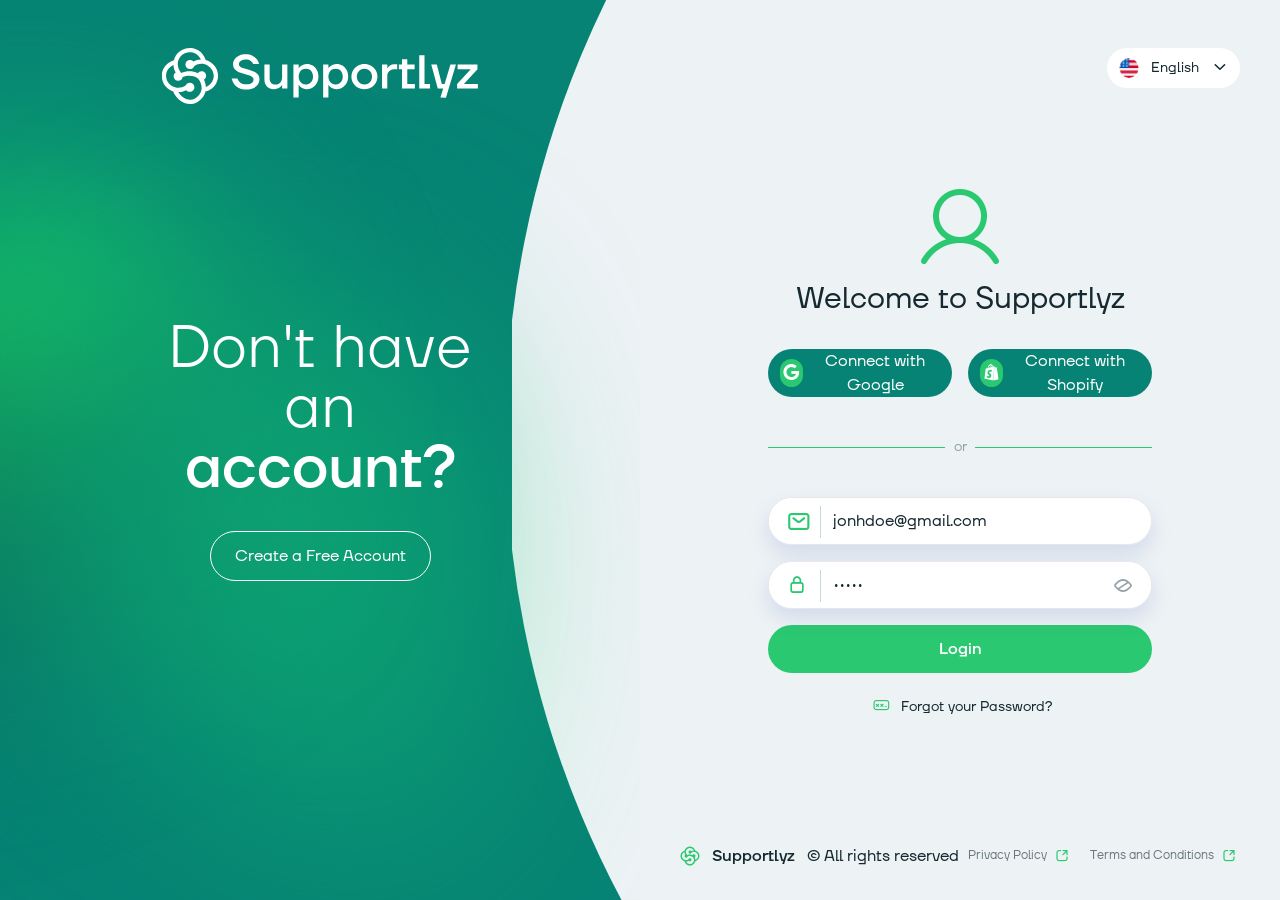
==== commit 162dbf6d: "deploy 1.5" ====
--- a/src/index.html
+++ b/src/index.html
@@ -33,7 +33,7 @@
         <!-- Right -->
         <div class="relative w-2/4 h-full bg-geyser-100">
           <!-- Shape -->
-          <div class="absolute top-0 h-screen -left-[8rem] z-20 md:w-[25%] 3xl:w-[30%]">
+          <div class="absolute top-0 h-screen -left-[8rem] md:w-[25%] 3xl:w-[30%]">
             <div class="w-full h-screen bg-center bg-no-repeat bg-cover" style="background-image: url('assets/images/shape-auth.svg')"></div>
           </div>
 
